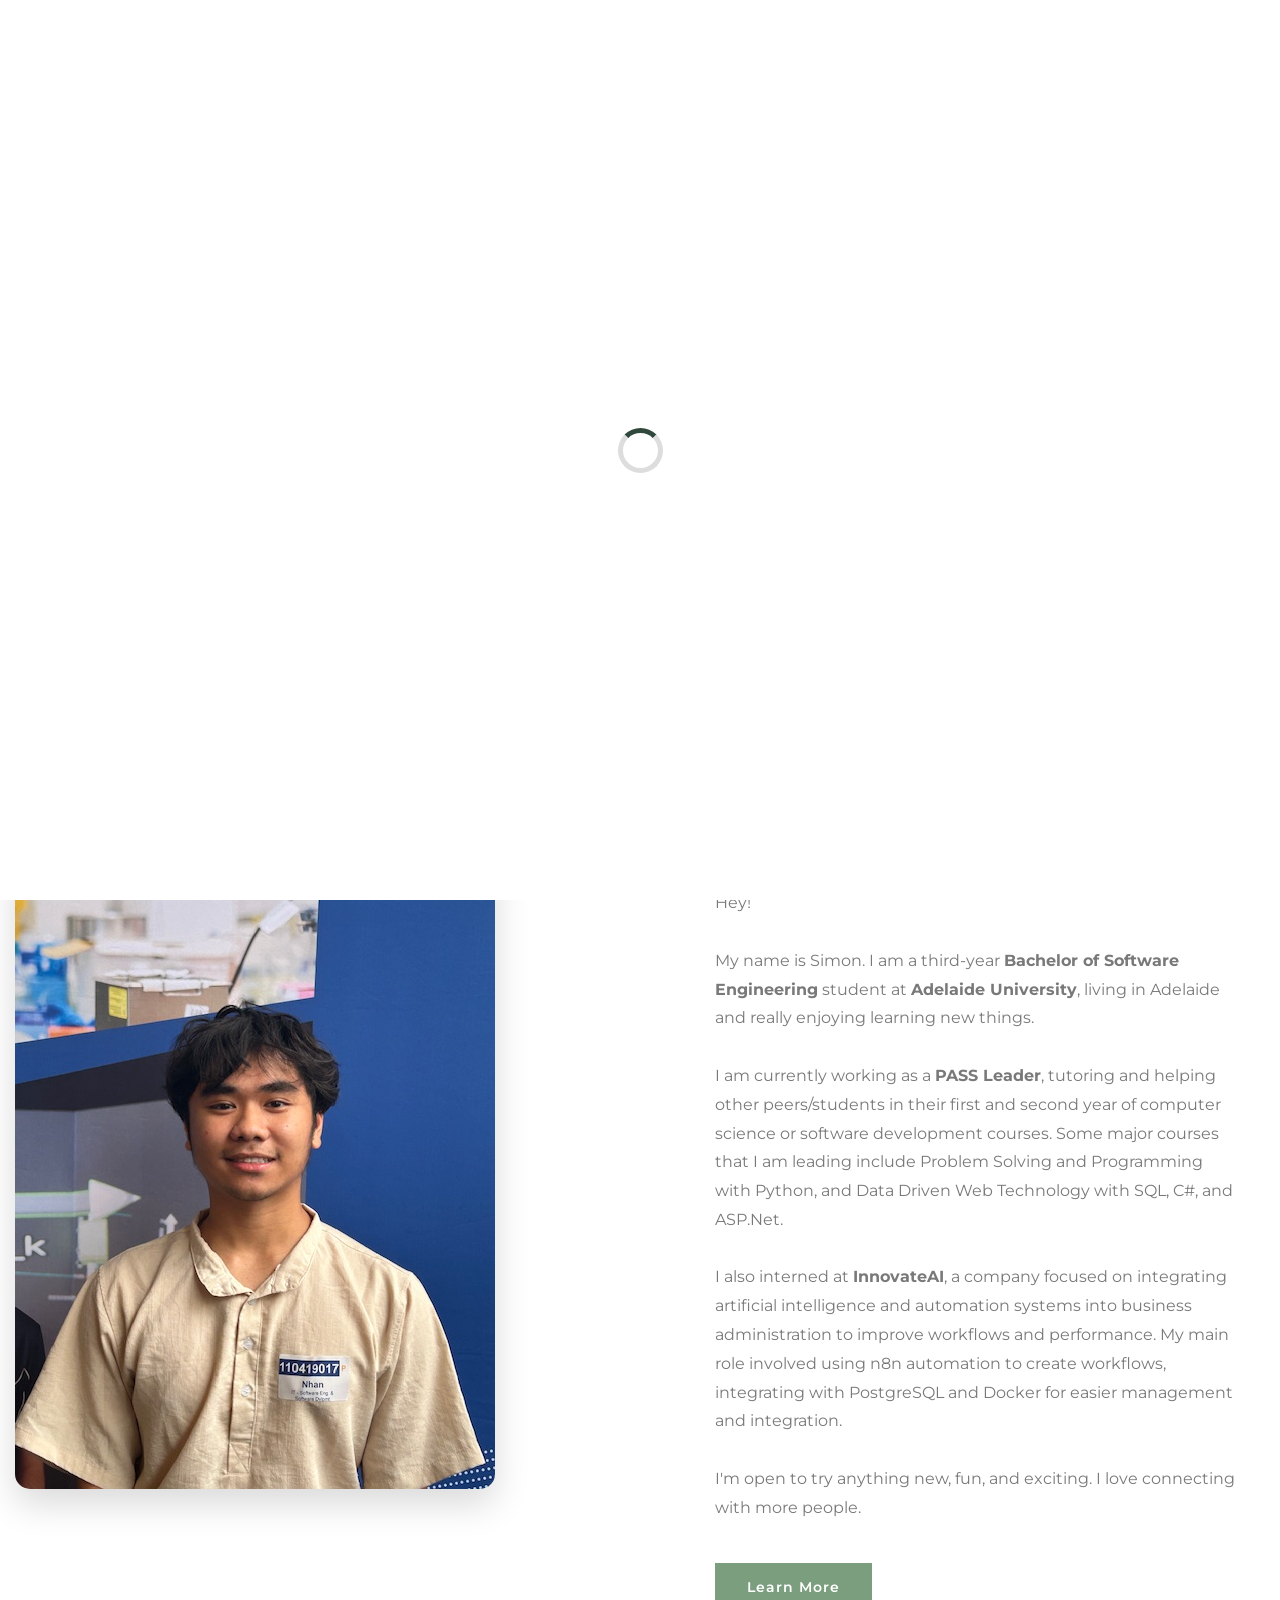
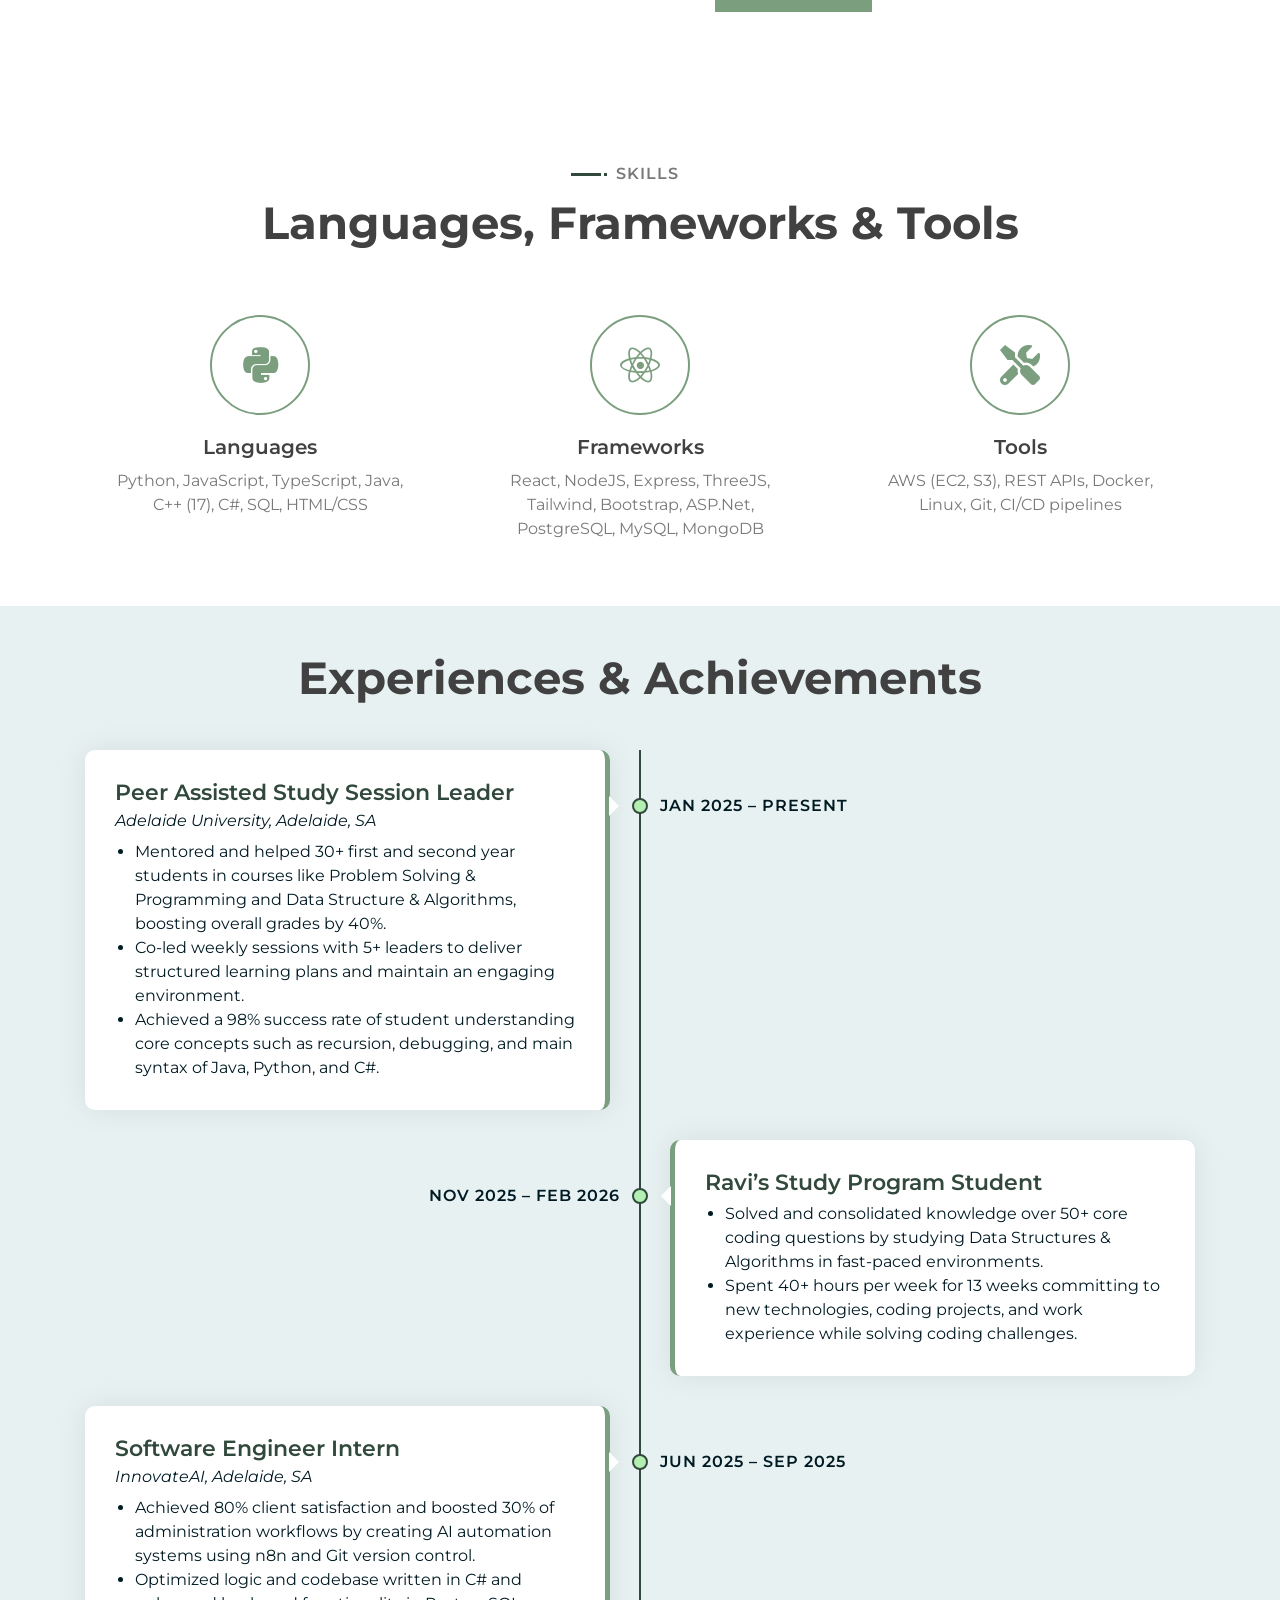
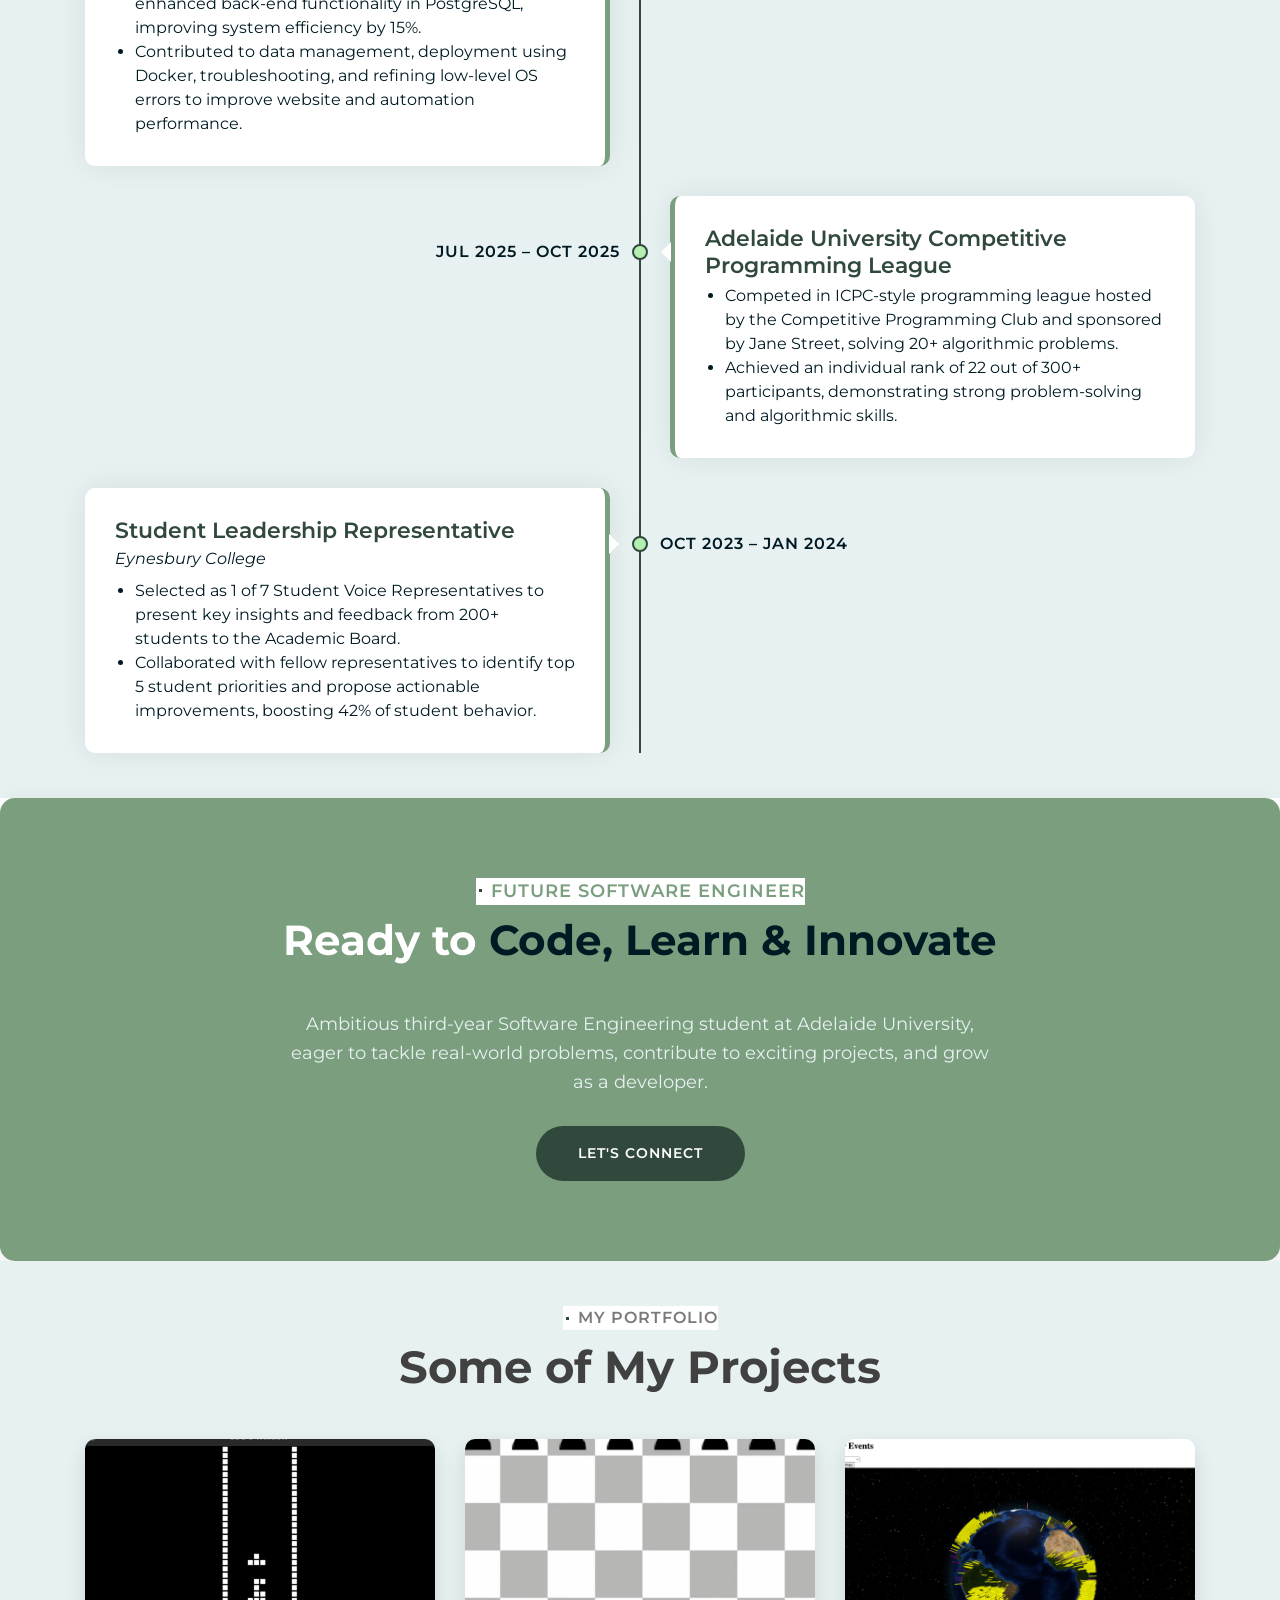
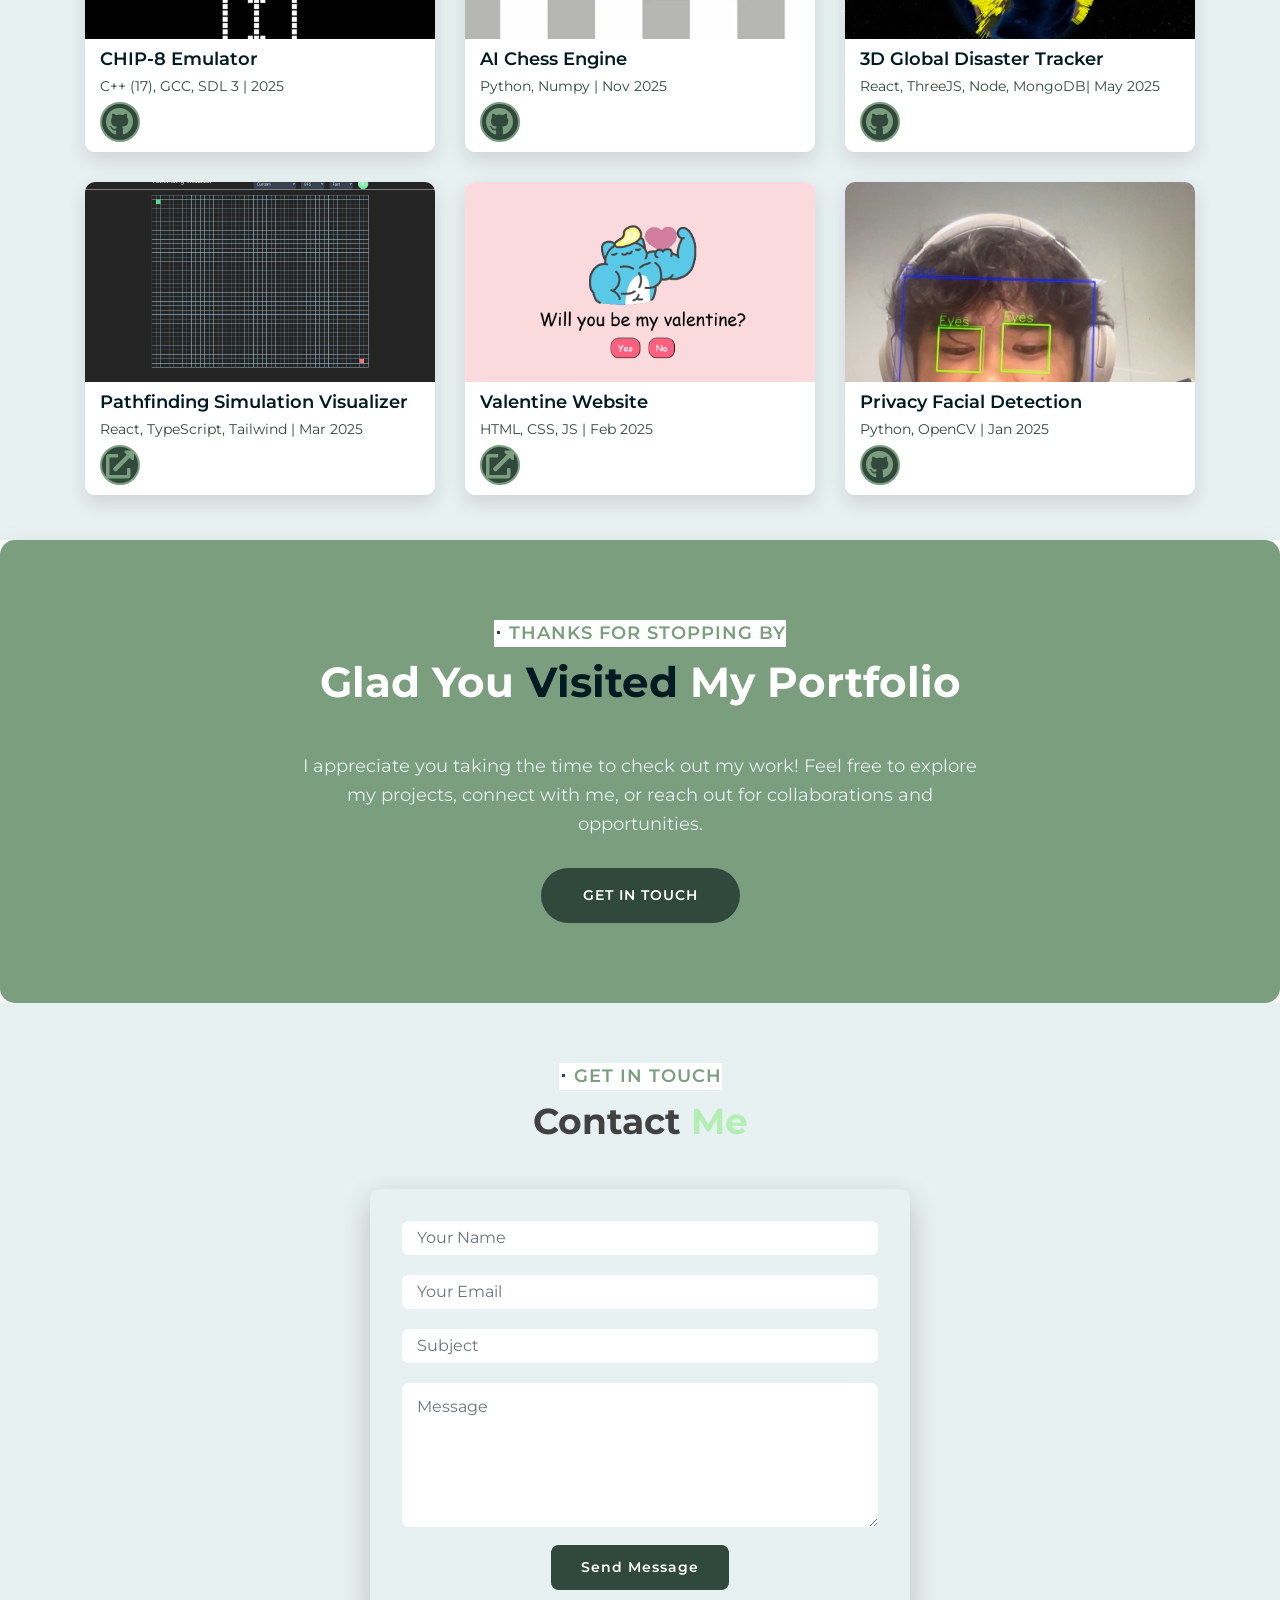
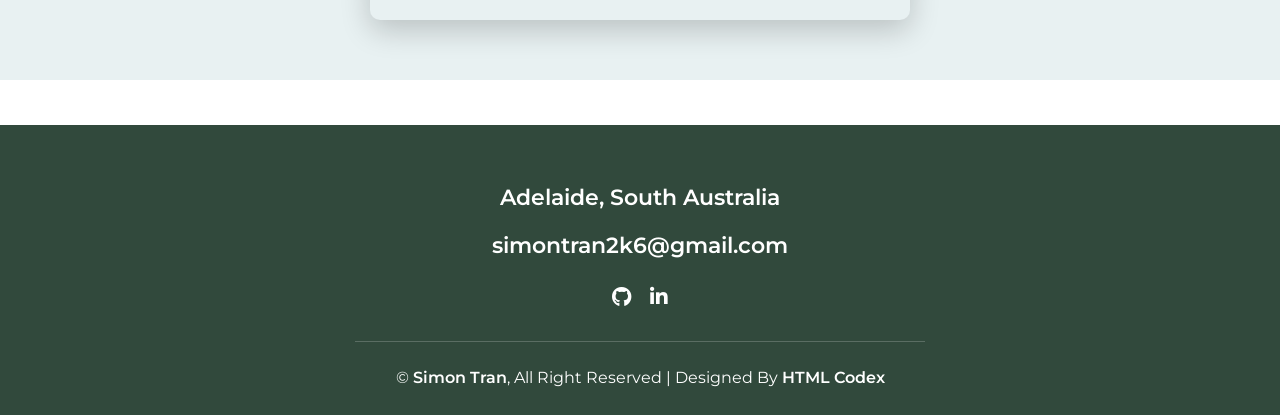
==== index.html @ 89dfe7d5 "update size" ====
<!DOCTYPE html>
<html lang="en">
    <head>
        <meta charset="utf-8">
        <title>Simon Tran</title>
        <meta content="width=device-width, initial-scale=1.0" name="viewport">
        <meta name="description" content="Simon Tran — Software Engineering student at Adelaide University. Portfolio, projects, and experience.">

        <!-- Open Graph (social preview) -->
        <meta property="og:title" content="Simon Tran | Software Engineer">
        <meta property="og:description" content="Portfolio, projects, and experience.">
        <meta property="og:image" content="https://simontrandev.netlify.app/img/about.jpeg">
        <meta property="og:url" content="https://simontrandev.netlify.app">
        <meta property="og:type" content="website">

        <!-- Twitter preview -->
        <meta name="twitter:card" content="summary_large_image">

        <!-- Favicon -->
        <link href="img/favicon.ico" rel="icon">

        <!-- Google Font -->
        <link href="https://fonts.googleapis.com/css2?family=Montserrat:wght@300;400;500;600;700&display=swap" rel="stylesheet">

        <!-- CSS Libraries -->
        <link href="https://stackpath.bootstrapcdn.com/bootstrap/4.4.1/css/bootstrap.min.css" rel="stylesheet">
        <link href="https://cdnjs.cloudflare.com/ajax/libs/font-awesome/5.10.0/css/all.min.css" rel="stylesheet">
        <link href="lib/animate/animate.min.css" rel="stylesheet">
        <link href="lib/owlcarousel/assets/owl.carousel.min.css" rel="stylesheet">
        <link href="lib/lightbox/css/lightbox.min.css" rel="stylesheet">


        <!-- Template Stylesheet -->
        <link href="css/style.css" rel="stylesheet">
    </head>



    <body data-spy="scroll" data-target=".navbar" data-offset="51">
        <!-- Nav Bar Start -->
        <div class="navbar navbar-expand-lg bg-light navbar-light">
            <div class="container-fluid">
                <a href="index.html" class="navbar-brand">Simon</a>
                <button type="button" class="navbar-toggler" data-toggle="collapse" data-target="#navbarCollapse">
                    <span class="navbar-toggler-icon"></span>
                </button>

                <div class="collapse navbar-collapse justify-content-between" id="navbarCollapse">
                    <div class="navbar-nav ml-auto">
                        <a href="#home" class="nav-item nav-link active">Home</a>
                        <a href="#about" class="nav-item nav-link">About</a>
                        <a href="#service" class="nav-item nav-link">Skills</a>
                        <a href="#experience" class="nav-item nav-link">Experiences</a>
                        <a href="#portfolio" class="nav-item nav-link">Projects</a>
                        <a href="#contact" class="nav-item nav-link">Contact</a>
                        <!-- Social Links -->
                        <a href="https://github.com/nhantran1711" class="nav-item nav-link" target="_blank">
                            <i class="fab fa-github"></i>
                        </a>
                        <a href="https://www.linkedin.com/in/simon-tran1711/" class="nav-item nav-link" target="_blank">
                            <i class="fab fa-linkedin"></i>
                        </a>
                    </div>
                </div>
            </div>
        </div>
        <!-- Nav Bar End -->


        <!-- Hero Start -->
        <div class="hero" id="home">
            <div class="container-fluid">
                <div class="row align-items-center">
                    
                    <div class="col-sm-12 col-md-6">
                        <div class="hero-content">
                            <div class="hero-text">
                                <p>I'm</p>
                                <h1>Simon Tran</h1>
                                <h2></h2>
                                <div class="typed-text">Software Engineer, SWE Intern @ InnovateAI, @Adelaide University, </div>
                            </div>
                            <div class="hero-btn">
                                <a class="btn" href="files/simontranresume website.pdf" download>Download CV</a>
                                <a class="btn" href="https://www.linkedin.com/in/simon-tran1711/">Contact Me</a>
                            </div>
                        </div>
                    </div>
                    <div class="col-sm-12 col-md-6">
                        <div class="hero-image">
                            <img src="img/hero.jpg" alt = "Hero Image"  />
                        </div>
                    </div>
                </div>
            </div>
        </div>
        <!-- Hero End -->


        <!-- About Start -->
        <div class="about wow fadeInUp" data-wow-delay="0.1s" id="about">
            <div class="container-fluid">
                <div class="row align-items-center">
                    <div class="col-lg-6">
                        <div class="about-img">
                            <img src="img/about.jpeg" alt="Image">
                        </div>
                    </div>
                    <div class="col-lg-6">
                        <div class="about-content">
                            <div class="section-header text-left">
                                <p>About Me</p>
                                <h2>Bachelor of Software Engineering (Honours)</h2>
                            </div>
                            <div class="about-text">
                                <p>
                                    Hey!<br><br>
                                    My name is Simon. I am a third-year <b>Bachelor of Software Engineering</b> student at <b>Adelaide University</b>, living in Adelaide and really enjoying learning new things.
                                    <br><br>
                                    I am currently working as a <b>PASS Leader</b>, tutoring and helping other peers/students in their first and second year of computer science or software development courses. Some major courses that I am leading include Problem Solving and Programming with Python, and Data Driven Web Technology with SQL, C#, and ASP.Net.
                                    <br><br>
                                    I also interned at <b>InnovateAI</b>, a company focused on integrating artificial intelligence and automation systems into business administration to improve workflows and performance. My main role involved using n8n automation to create workflows, integrating with PostgreSQL and Docker for easier management and integration.
                                    <br><br>
                                    I'm open to try anything new, fun, and exciting. I love connecting with more people.
                                </p>
                            </div>
                            
                            <a class="btn" href="https://www.linkedin.com/in/simon-tran1711/">Learn More</a>
                        </div>
                    </div>
                </div>
            </div>
        </div>
        <!-- About End -->
        
        
        <!-- Service Start -->
        <div class="service" id="service">
            <div class="container">
                <div class="section-header text-center wow zoomIn" data-wow-delay="0.1s">
                    <p>Skills</p>
                    <h2>Languages, Frameworks & Tools</h2>
                </div>
                <div class="row">
                    <!-- Languages -->
                    <div class="col-lg-4 col-md-6 wow fadeInUp" data-wow-delay="0.0s">
                        <div class="service-item">
                            <div class="service-icon">
                                <i class="fab fa-python"></i>
                            </div>
                            <div class="service-text">
                                <h3>Languages</h3>
                                <p>Python, JavaScript, TypeScript, Java, C++ (17), C#, SQL, HTML/CSS</p>
                            </div>
                        </div>
                    </div>

                    <!-- Frameworks -->
                    <div class="col-lg-4 col-md-6 wow fadeInUp" data-wow-delay="0.2s">
                        <div class="service-item">
                            <div class="service-icon">
                                <i class="fab fa-react"></i>
                            </div>
                            <div class="service-text">
                                <h3>Frameworks</h3>
                                <p>React, NodeJS, Express, ThreeJS, Tailwind, Bootstrap, ASP.Net, PostgreSQL, MySQL, MongoDB</p>
                            </div>
                        </div>
                    </div>

                    <!-- Tools -->
                    <div class="col-lg-4 col-md-6 wow fadeInUp" data-wow-delay="0.4s">
                        <div class="service-item">
                            <div class="service-icon">
                                <i class="fas fa-tools"></i>
                            </div>
                            <div class="service-text">
                                <h3>Tools</h3>
                                <p>AWS (EC2, S3), REST APIs, Docker, Linux, Git, CI/CD pipelines</p>
                            </div>
                        </div>
                    </div>
                </div>
            </div>
        </div>
        <!-- Service End -->

        
        
        <!-- Experience Start -->
        <div class="experience" id="experience">
            <div class="container">
                <header class="section-header text-center wow zoomIn" data-wow-delay="0.1s">
                    <h2>Experiences & Achievements</h2>
                </header>
                <div class="timeline">

                    <!-- PASS Leader -->
                    <div class="timeline-item left wow " data-wow-delay="0.1s">
                        <div class="timeline-text">
                            <div class="timeline-date">Jan 2025 – Present</div>
                            <h2>Peer Assisted Study Session Leader</h2>
                            <h4>Adelaide University, Adelaide, SA</h4>
                            <ul>
                                <li>Mentored and helped 30+ first and second year students in courses like Problem Solving & Programming and Data Structure & Algorithms, boosting overall grades by 40%.</li>
                                <li>Co-led weekly sessions with 5+ leaders to deliver structured learning plans and maintain an engaging environment.</li>
                                <li>Achieved a 98% success rate of student understanding core concepts such as recursion, debugging, and main syntax of Java, Python, and C#.</li>
                            </ul>
                        </div>
                    </div>

                    <!-- Ravi's Study Program -->
                    <div class="timeline-item right wow slideInRight" data-wow-delay="0.1s">
                        <div class="timeline-text">
                            <div class="timeline-date">Nov 2025 – Feb 2026</div>
                            <h2>Ravi’s Study Program Student</h2>
                            <ul>
                                <li>Solved and consolidated knowledge over 50+ core coding questions by studying Data Structures & Algorithms in fast-paced environments.</li>
                                <li>Spent 40+ hours per week for 13 weeks committing to new technologies, coding projects, and work experience while solving coding challenges.</li>
                            </ul>
                        </div>
                    </div>


                    <!-- Software Engineer Intern -->
                    <div class="timeline-item left wow slideInLeft" data-wow-delay="0.1s">
                        <div class="timeline-text">
                            <div class="timeline-date">Jun 2025 – Sep 2025</div>
                            <h2>Software Engineer Intern</h2>
                            <h4>InnovateAI, Adelaide, SA</h4>
                            <ul>
                                <li>Achieved 80% client satisfaction and boosted 30% of administration workflows by creating AI automation systems using n8n and Git version control.</li>
                                <li>Optimized logic and codebase written in C# and enhanced back-end functionality in PostgreSQL, improving system efficiency by 15%.</li>
                                <li>Contributed to data management, deployment using Docker, troubleshooting, and refining low-level OS errors to improve website and automation performance.</li>
                            </ul>
                        </div>
                    </div>

                    
                    <!-- Adelaide Competitive Programming League -->
                    <div class="timeline-item right wow slideInRight" data-wow-delay="0.1s">
                        <div class="timeline-text">
                            <div class="timeline-date">Jul 2025 – Oct 2025</div>
                            <h2>Adelaide University Competitive Programming League</h2>
                            <ul>
                                <li>Competed in ICPC-style programming league hosted by the Competitive Programming Club and sponsored by Jane Street, solving 20+ algorithmic problems.</li>
                                <li>Achieved an individual rank of 22 out of 300+ participants, demonstrating strong problem-solving and algorithmic skills.</li>
                            </ul>
                        </div>
                    </div>

                    <!-- Eynesbury College Leadership -->
                    <div class="timeline-item left wow slideInLeft" data-wow-delay="0.1s">
                        <div class="timeline-text">
                            <div class="timeline-date">Oct 2023 – Jan 2024</div>
                            <h2>Student Leadership Representative</h2>
                            <h4>Eynesbury College</h4>
                            <ul>
                                <li>Selected as 1 of 7 Student Voice Representatives to present key insights and feedback from 200+ students to the Academic Board.</li>
                                <li>Collaborated with fellow representatives to identify top 5 student priorities and propose actionable improvements, boosting 42% of student behavior.</li>
                            </ul>
                        </div>
                    </div>

                </div>
            </div>
        </div>
        <!-- Experience End -->

        
        
    <!-- Banner Start -->
    <div class="banner wow zoomIn" data-wow-delay="0.1s">
        <div class="container text-center">
            <div class="section-header">
                <p>Future Software Engineer</p>
                <h2>Ready to <span>Code, Learn & Innovate</span></h2>
            </div>
            <div class="banner-text">
                <p>
                    Ambitious third-year Software Engineering student at Adelaide University, eager to tackle real-world problems, contribute to exciting projects, and grow as a developer.
                </p>
                <a href="#contact" class="btn banner-btn">Let's Connect</a>
            </div>
        </div>
    </div>
    <!-- Banner End -->

    <!-- Portfolio Start -->
    <div class="portfolio" id="portfolio">
        <div class="container">
            <div class="section-header text-center wow zoomIn" data-wow-delay="0.1s">
                <p>My Portfolio</p>
                <h2>Some of My Projects</h2>
            </div>
            


            <div class="row portfolio-container">

                <!-- CHIP-8 Emulator -->
                <div class="col-lg-4 col-md-6 col-sm-12 portfolio-item filter-1 wow fadeInUp" data-wow-delay="0.6s">
                    <div class="portfolio-wrap">
                        <div class="portfolio-img">
                            <img src="img/chip8.jpg" alt="CHIP-8 Emulator">
                        </div>
                        <div class="portfolio-text">
                            <h3>CHIP-8 Emulator</h3>
                            <p>C++ (17), GCC, SDL 3 | 2025</p>
                            <a class="btn github-btn" href="https://github.com/nhantran1711/chip8emulator" target="_blank" title="View on GitHub">
                                <i class="fab fa-github"></i>
                            </a>
                            
                        </div>
                    </div>
                </div>
                <!-- AI Chess Engine -->
                <div class="col-lg-4 col-md-6 col-sm-12 portfolio-item filter-1 wow fadeInUp" data-wow-delay="0.0s">
                    <div class="portfolio-wrap">
                        <div class="portfolio-img">
                            <img src="img/chessengine.png" alt="AI Chess Engine">
                        </div>
                        <div class="portfolio-text">
                            <h3>AI Chess Engine</h3>
                            <p>Python, Numpy | Nov 2025</p>
                            <a class="btn github-btn" href="https://github.com/nhantran1711/chess_engine" target="_blank" title="View on GitHub">
                                <i class="fab fa-github"></i>
                            </a>
                        </div>
                    </div>
                </div>

                <!-- 3D Global Disaster Tracker -->
                <div class="col-lg-4 col-md-6 col-sm-12 portfolio-item filter-3 wow fadeInUp" data-wow-delay="0.4s">
                    <div class="portfolio-wrap">
                        <div class="portfolio-img">
                            <img src="img/global.png" alt="3D Global Disaster Tracker">
                        </div>
                        <div class="portfolio-text">
                            <h3>3D Global Disaster Tracker</h3>
                            <p>React, ThreeJS, Node, MongoDB| May 2025</p>
                            <a class="btn github-btn" href="https://github.com/nhantran1711/3ddisasteralertvisualization" target="_blank" title="View on GitHub">
                                <i class="fab fa-github"></i>
                            </a>
                        </div>
                    </div>
                </div>

                <!-- Pathfinding Simulation Visualizer -->
                <div class="col-lg-4 col-md-6 col-sm-12 portfolio-item filter-2 wow fadeInUp" data-wow-delay="0.2s">
                    <div class="portfolio-wrap">
                        <div class="portfolio-img">
                            <img src="img/pathfinding.png" alt="Pathfinding Simulation Visualizer">
                        </div>
                        <div class="portfolio-text">
                            <h3>Pathfinding Simulation Visualizer</h3>
                            <p>React, TypeScript, Tailwind | Mar 2025</p>
                            <a class="btn live-btn" href="https://pathfindingsimulationbysimon.netlify.app/" target="_blank" title="View Live Demo">
                                <i class="fas fa-external-link-alt"></i>
                            </a>
                        </div>
                    </div>
                </div>



                

                <!-- Valentine Website -->
                <div class="col-lg-4 col-md-6 col-sm-12 portfolio-item filter-2 wow fadeInUp" data-wow-delay="0.8s">
                    <div class="portfolio-wrap">
                        <div class="portfolio-img">
                            <img src="img/valentine.png" alt="Valentine Website">
                        </div>
                        <div class="portfolio-text">
                            <h3>Valentine Website</h3>
                            <p>HTML, CSS, JS | Feb 2025</p>
                            <a class="btn live-btn" href="https://willyoubemyvalentinekha.netlify.app/" target="_blank" title="View Live Demo">
                                <i class="fas fa-external-link-alt"></i>
                            </a>
                        </div>
                    </div>
                </div>

                <!-- Privacy Facial Detection -->
                <div class="col-lg-4 col-md-6 col-sm-12 portfolio-item filter-3 wow fadeInUp" data-wow-delay="1s">
                    <div class="portfolio-wrap">
                        <div class="portfolio-img">
                            <img src="img/privacy.png" alt="Privacy Facial Detection">
                        </div>
                        <div class="portfolio-text">
                            <h3>Privacy Facial Detection</h3>
                            <p>Python, OpenCV | Jan 2025</p>
                            <a class="btn github-btn" href="https://github.com/nhantran1711/privacy-facial-detection" target="_blank" title="View on GitHub">
                                <i class="fab fa-github"></i>
                            </a>
                        </div>
                    </div>
                </div>
            </div>
        </div>
    </div>
    <!-- Portfolio End -->



        
        
    <!-- Banner Start -->
    <div class="banner wow zoomIn" data-wow-delay="0.1s">
        <div class="container text-center">
            <div class="section-header">
                <p>Thanks for Stopping By</p>
                <h2>Glad You <span>Visited</span> My Portfolio</h2>
            </div>
            <div class="banner-text">
                <p>
                    I appreciate you taking the time to check out my work! Feel free to explore my projects, connect with me, or reach out for collaborations and opportunities.
                </p>
                <a href="#contact" class="btn banner-btn">Get in Touch</a>
            </div>
        </div>
    </div>
    <!-- Banner End -->

        
        
        
        
        
    <!-- Contact Start -->
    <div class="contact wow fadeInUp" data-wow-delay="0.1s" id="contact">
        <div class="container">
            <div class="section-header text-center">
                <p>Get In Touch</p>
                <h2>Contact <span>Me</span></h2>
            </div>
            <div class="row justify-content-center">
                <div class="col-lg-6">
                    <div class="contact-form">
                        <form>
                            <div class="control-group mb-3">
                                <input type="text" class="form-control" placeholder="Your Name" required />
                            </div>
                            <div class="control-group mb-3">
                                <input type="email" class="form-control" placeholder="Your Email" required />
                            </div>
                            <div class="control-group mb-3">
                                <input type="text" class="form-control" placeholder="Subject" required />
                            </div>
                            <div class="control-group mb-3">
                                <textarea class="form-control" placeholder="Message" rows="5" required></textarea>
                            </div>
                            <div class="text-center">
                                <button class="btn send-btn" type="submit">Send Message</button>
                            </div>
                        </form>
                    </div>
                </div>
            </div>
        </div>
    </div>
    <!-- Contact End -->



        

        <!-- Footer Start -->
        <div class="footer wow fadeIn" data-wow-delay="0.3s">
            <div class="container-fluid">
                <div class="container">
                    <div class="footer-info">
                        <h3>Adelaide, South Australia</h3>
                        <div class="footer-menu">
                            <p>simontran2k6@gmail.com</p>
                        </div>
                        <div class="footer-social">
                            <a href="https://github.com/nhantran1711"><i class="fab fa-github"></i></a>
                            <a href="https://www.linkedin.com/in/simon-tran1711/"><i class="fab fa-linkedin-in"></i></a>
                        </div>
                    </div>
                </div>
                <div class="container copyright">
                    <p>&copy; <a href="#">Simon Tran</a>, All Right Reserved | 
					
					<!--/*** The author’s attribution link must remain intact in the template. ***/-->
                    <!--/*** If you wish to remove this credit link, please purchase the Pro Version . ***/-->
                    Designed By <a href="https://htmlcodex.com">HTML Codex</a></p>
                </div>
            </div>
        </div>
        <!-- Footer End -->
        
        
        <!-- Back to top button -->
        <a href="#" class="btn back-to-top"><i class="fa fa-chevron-up"></i></a>
        
        
        <!-- Pre Loader -->
        <div id="loader" class="show">
            <div class="loader"></div>
        </div>
        


        <!-- JavaScript Libraries -->
        <script src="https://code.jquery.com/jquery-3.4.1.min.js"></script>
        <script src="https://stackpath.bootstrapcdn.com/bootstrap/4.4.1/js/bootstrap.bundle.min.js"></script>
        <script src="lib/easing/easing.min.js"></script>
        <script src="lib/wow/wow.min.js"></script>
        <script src="lib/waypoints/waypoints.min.js"></script>
        <script src="lib/typed/typed.min.js"></script>
        <script src="lib/owlcarousel/owl.carousel.min.js"></script>
        <script src="lib/isotope/isotope.pkgd.min.js"></script>
        <script src="lib/lightbox/js/lightbox.min.js"></script>
        
        <!-- Template Javascript -->
        <script src="js/main.js"></script>
    </body>
</html>
---- css/style.css ----
/*******************************/
/********* General CSS *********/
/*******************************/
body {
    color: #797979;
    background: #ffffff;
    font-family: 'Montserrat', sans-serif;
}

h1,
h2, 
h3, 
h4,
h5, 
h6 {
    color: #414141;
}

a {
    color: #313131;
    transition: .3s;
}

a:hover,
a:active,
a:focus {
    color: #31493c;
    outline: none;
    text-decoration: none;
}

.btn:focus,
.form-control:focus {
    box-shadow: none;
}

.container-fluid {
    max-width: 1366px;
}

.btn {
    padding: 12px 25px;
    font-size: 14px;
    font-weight: 600;
    letter-spacing: 1px;
    color: #ffffff;
    background: #31493c;
    border: 2px solid transparent;
    border-radius: 0;
    box-shadow: inset 0 0 0 50px #31493c;
    transition: ease-out 0.3s;
    -webkit-transition: ease-out 0.3s;
    -moz-transition: ease-out 0.3s;
}

.btn:hover {
    color: #31493c;
    background: transparent;
    box-shadow: inset 0 0 0 0 #31493c;
    border-color: #31493c;
}

#loader {
    position: fixed;
    top: 0;
    right: 0;
    bottom: 0;
    left: 0;
    display: flex;
    align-items: center;
    justify-content: center;
    background: #ffffff;
    opacity: 0;
    visibility: hidden;
    -webkit-transition: opacity .3s ease-out, visibility 0s linear .3s;
    -o-transition: opacity .3s ease-out, visibility 0s linear .3s;
    transition: opacity .3s ease-out, visibility 0s linear .3s;
    z-index: 999;
}

#loader.show {
    -webkit-transition: opacity .6s ease-out, visibility 0s linear 0s;
    -o-transition: opacity .6s ease-out, visibility 0s linear 0s;
    transition: opacity .6s ease-out, visibility 0s linear 0s;
    visibility: visible;
    opacity: 1;
}

#loader .loader {
    position: relative;
    width: 45px;
    height: 45px;
    border: 5px solid #dddddd;
    border-top: 5px solid #31493c;
    border-radius: 50%;
    -webkit-animation: spin 2s linear infinite;
    animation: spin 2s linear infinite;
}

@-webkit-keyframes spin {
    0% { -webkit-transform: rotate(0deg); }
    100% { -webkit-transform: rotate(360deg); }
}

@keyframes spin {
    0% { transform: rotate(0deg); }
    100% { transform: rotate(360deg); }
}

.back-to-top {
    position: fixed;
    display: none;
    width: 44px;
    height: 44px;
    padding: 8px 0;
    text-align: center;
    line-height: 1;
    font-size: 22px;
    right: 15px;
    bottom: 15px;
    z-index: 9;
}

.back-to-top i {
    color: #ffffff;
}

.back-to-top:hover i {
    color: #414141;
}


/**********************************/
/*********** Nav Bar CSS **********/
/**********************************/
.navbar {
    position: relative;
    transition: .5s;
    z-index: 999;
}

.navbar.nav-sticky {
    position: fixed;
    top: 0;
    width: 100%;
    box-shadow: 0 2px 5px rgba(0, 0, 0, .3);
}

.navbar .navbar-brand {
    margin: 0;
    font-size: 25px;
    line-height: 0px;
    font-weight: 700;
    letter-spacing: 2px;
    transition: .5s;
    
}

.navbar .navbar-brand img {
    max-width: 100%;
    max-height: 40px;
}

.navbar .dropdown-menu {
    margin-top: 0;
    border: 0;
    border-radius: 0;
    background: #f8f9fa;
}

@media (min-width: 992px) {
    .navbar {
        position: absolute;
        width: 100%;
        padding: 30px 60px;
        background: transparent !important;
        border-bottom: 1px dashed rgba(256, 256, 256, .2);
        z-index: 9;
    }
    
    .navbar.nav-sticky {
        padding: 10px 60px;
        background: #ffffff !important;
    }
    
    .navbar .navbar-brand {
        color: #ffffff;
    }
    
    .navbar.nav-sticky .navbar-brand {
        color: #b3efb2;
    }

    .navbar-light .navbar-nav .nav-link,
    .navbar-light .navbar-nav .nav-link:focus {
        padding: 10px 10px 8px 10px;
        color: #ffffff;
        font-size: 15px;
        font-weight: 500;
    }
    
    .navbar-light.nav-sticky .navbar-nav .nav-link,
    .navbar-light.nav-sticky .navbar-nav .nav-link:focus {
        color: #414141;
    }

    .navbar-light .navbar-nav .nav-link:hover,
    .navbar-light .navbar-nav .nav-link.active {
        color: #b3efb2;
    }
    
    .navbar-light.nav-sticky .navbar-nav .nav-link:hover,
    .navbar-light.nav-sticky .navbar-nav .nav-link.active {
        color: #b3efb2;
    }
}

@media (max-width: 991.98px) {   
    .navbar {
        padding: 15px;
        background: #ffffff !important;
    }
    
    .navbar .navbar-brand {
        color: #b3efb2;
    }
    
    .navbar .navbar-nav {
        margin-top: 15px;
    }
    
    .navbar a.nav-link {
        padding: 5px;
    }
    
    .navbar .dropdown-menu {
        box-shadow: none;
    }
}


/*******************************/
/********** Hero CSS ***********/
/*******************************/
.hero {
    position: relative;
    width: 100%;
    margin-bottom: 45px;
    padding: 120px 0 0 0;
    overflow: hidden;
    background: #7a9e7e;
    background-position: center;
    background-repeat: no-repeat;
    background-size: cover;
}

.hero .container-fluid {
    padding: 0;
}

.hero .hero-image {
    position: relative;
    text-align: right;

}

.hero .hero-image img {
    max-width: 80%;
    max-height: 80%;
    width: auto;
}

.hero .hero-content {
    position: relative;
    padding-left: 75px;
    display: flex;
    align-items: flex-start;
    justify-content: center;
    flex-direction: column;
}

.hero .hero-text p {
    color: #ffffff;
    font-size: 25px;
    font-weight: 600;
    margin-bottom: 15px;
}

.hero .hero-text h1 {
    color: #ffffff;
    font-size: 60px;
    font-weight: 700;
    letter-spacing: 3px;
    margin-bottom: 15px;
}

.hero .hero-text h2 {
    display: inline-block;
    margin: 0;
    height: 35px;
    color: #ffffff;
    font-size: 35px;
    font-weight: 600;
}

.hero .hero-text .typed-text {
    display: none;
}

.hero .hero-text .typed-cursor {
    font-size: 35px;
    font-weight: 300;
    color: #ffffff;
}

.hero .hero-btn .btn {
    margin-top: 35px;
    color: #31493c;
    background: #ffffff;
    box-shadow: inset 0 0 0 50px #ffffff;
}

.hero .hero-btn .btn:hover {
    color: #ffffff;
    background: transparent;
    box-shadow: inset 0 0 0 0 #ffffff;
    border-color: #ffffff;
}

.hero .hero-btn .btn:first-child {
    margin-right: 10px;
}

.hero-3d {
  width: 100%;
  height: 400px;
}


.hero-image {
    display: flex;
    justify-content: center; 
    align-items: center;     
    height: 100%;            
    padding: 20px;           
}

.hero-image img {
    max-width: 100%;       
    max-height: 500px;     
    border-radius: 10px;   
    box-shadow: 0 10px 30px rgba(0,0,0,0.2); 
    object-fit: cover;     
    transition: transform 0.3s ease; 
}

.hero-image img:hover {
    transform: scale(1.05); 
}





@media (max-width: 991.98px) {
    .hero {
        padding-top: 60px;
    }
    
    .hero .hero-content {
        padding: 0 15px;
    }
    
    .hero .hero-text p {
        font-size: 20px;
    }
    
    .hero .hero-text h1 {
        font-size: 45px;
    }
    
    .hero .hero-text h2 {
        font-size: 25px;
        height: 25px;
    }
    
    .hero .hero-btn .btn {
        padding: 12px 30px;
        letter-spacing: 1px;
    }
}

@media (max-width: 767.98px) {
    .hero {
        padding-top: 60px;
        padding-bottom: 60px;
    }
    
    .hero,
    .hero .hero-text,
    .hero .hero-btn {
        width: 100%;
        text-align: center;
    }
    
    .hero .hero-text p {
        font-size: 18px;
    }
    
    .hero .hero-text h1 {
        font-size: 35px;
    }
    
    .hero .hero-text h2 {
        font-size: 22px;
        height: 22px;
    }
    
    .hero .hero-btn .btn {
        padding: 10px 15px;
        letter-spacing: 1px;
    }
}

@media (max-width: 575.98px) {
    .hero .hero-text p {
        font-size: 16px;
    }
    
    .hero .hero-text h1 {
        font-size: 30px;
    }
    
    .hero .hero-text h2 {
        font-size: 18px;
        height: 18px;
    }
    
    .hero .hero-btn .btn {
        padding: 8px 10px;
        letter-spacing: 0;
    }
}


/*******************************/
/******* Section Header ********/
/*******************************/
.section-header {
    position: relative;
    margin-bottom: 45px;
}

.section-header p {
    display: inline-block;
    margin: 0 30px;
    margin-bottom: 10px;
    padding-left: 15px;
    position: relative;
    font-size: 16px;
    font-weight: 600;
    letter-spacing: 1px;
    text-transform: uppercase;
    background: #ffffff;
}

.section-header p::before {
    position: absolute;
    content: "";
    height: 3px;
    top: 11px;
    right: 0;
    left: -30px;
    background: #31493c;
    z-index: -1;
}

.section-header p::after {
    position: absolute;
    content: "";
    width: 3px;
    height: 3px;
    top: 11px;
    left: 3px;
    background: #31493c;
    z-index: 1;
}

.section-header h2 {
    margin: 0;
    position: relative;
    font-size: 45px;
    font-weight: 700;
}

@media (max-width: 767.98px) {
    .section-header h2 {
        font-size: 30px;
    }
}


/*******************************/
/******** About Section ********/
/*******************************/
.about {
    position: relative;
    width: 100%;
    margin: 45px 0;
    padding: 60px 0;
    background: #ffffff; /* keep background clean, same as your page */
}

.about .about-img {
    overflow: hidden;
    border-radius: 15px;
    box-shadow: 0 15px 35px rgba(0, 0, 0, 0.15);
    transition: transform 0.3s ease;
}

.about .about-img img {
    width: 100%;
    height: auto;
    object-fit: cover;
}

.about .about-img:hover {
    transform: scale(1.05);
}

.about .about-content {
    padding: 0 30px;
}

.about .section-header p {
    font-size: 16px;
    font-weight: 600;
    text-transform: uppercase;
    letter-spacing: 1px;
    color: #7a9e7e;
    margin-bottom: 10px;
    position: relative;
}

.about .section-header h2 {
    font-size: 35px;
    font-weight: 700;
    margin-bottom: 25px;
    color: #414141;
}

.about .about-text p {
    font-size: 16px;
    line-height: 1.8;
    color: #797979; 
    margin-bottom: 20px;
}

/* Button styling (matches your global .btn) */
.about .about-content .btn {
    margin-top: 20px;
    padding: 12px 30px;
    font-weight: 600;
    letter-spacing: 1px;
    color: #ffffff;
    background: #7a9e7e;
    border: 2px solid transparent;
    border-radius: 0;
    box-shadow: inset 0 0 0 50px #7a9e7e;
    transition: all 0.3s ease;
}

.about .about-content .btn:hover {
    color: #b3efb2;
    background: transparent;
    box-shadow: inset 0 0 0 0 #b3efb2;
    border-color: #b3efb2;
}

/* Desktop layout */
@media(min-width: 992px) {
    .about .col-lg-6 {
        display: flex;
        align-items: center;
    }

    .about .about-content {
        padding-left: 60px;
    }
}

/* Tablet layout */
@media(max-width: 991.98px) and (min-width: 576px) {
    .about {
        padding: 50px 0;
    }

    .about .section-header h2 {
        font-size: 28px;
    }

    .about .about-text p {
        font-size: 15px;
    }

    .about .about-content {
        padding: 0 15px;
    }
}

/* Mobile layout */
@media(max-width: 575.98px) {
    .about {
        padding: 40px 0;
    }

    .about .section-header h2,
    .about .section-header p {
        text-align: center;
    }

    .about .about-text p {
        font-size: 14px;
        line-height: 1.7;
        text-align: center;
    }

    .about .about-content .btn {
        display: block;
        margin: 20px auto 0 auto;
        padding: 10px 20px;
        font-size: 14px;
    }

    .about .about-img {
        margin-bottom: 30px;
    }
}



/*******************************/
/******* Experience CSS ********/
/*******************************/
.experience {
    position: relative;
    padding: 45px 0 15px 0;
    background: #e8f1f2;
}

.experience .timeline {
    position: relative;
    width: 100%;
}

.experience .timeline::after {
    content: '';
    position: absolute;
    width: 2px;
    background: #31493c;
    top: 0;
    bottom: 0;
    left: 50%;
    margin-left: -1px;
}

.experience .timeline .timeline-item {
    position: relative;
    background: inherit;
    width: 50%;
    margin-bottom: 30px;
}

.experience .timeline .timeline-item.left {
    left: 0;
    padding-right: 30px;
}

.experience .timeline .timeline-item.right {
    left: 50%;
    padding-left: 30px;
}

.experience .timeline .timeline-item::after {
    content: '';
    position: absolute;
    width: 16px;
    height: 16px;
    top: 48px;
    right: -8px;
    background: #b3efb2;
    border: 2px solid #31493c;
    border-radius: 16px;
    z-index: 1;
}

.experience .timeline .timeline-item.right::after {
    left: -8px;
}

.experience .timeline .timeline-item::before {
  content: '';
  position: absolute;
  width: 0;
  height: 0;
  top: 46px;
  right: 11px;
  z-index: 1;
  border: 10px solid;
  border-color: transparent transparent transparent #ffffff;
}

.experience .timeline .timeline-item.right::before {
  left: 11px;
  border-color: transparent #ffffff transparent transparent;
}

.experience .timeline .timeline-date {
    position: absolute;
    width: 100%;
    top: 44px;
    font-size: 16px;
    font-weight: 600;
    color: #001a23;
    text-transform: uppercase;
    letter-spacing: 1px;
    z-index: 1;
}

.experience .timeline .timeline-item.left .timeline-date {
    text-align: left;
    left: calc(100% + 55px);
}

.experience .timeline .timeline-item.right .timeline-date {
    text-align: right;
    right: calc(100% + 55px);
}

.experience .timeline .timeline-text {
    padding: 30px;
    background: #ffffff;
    position: relative;
    border-right: 5px solid #7a9e7e;
    box-shadow: 0 0 30px rgba(0, 0, 0, 0.08);
    border-radius: 10px;
}

.experience .timeline .timeline-item.right .timeline-text {
    border-right: none;
    border-left: 5px solid #7a9e7e;
}

.experience .timeline .timeline-text h2 {
    margin: 0 0 5px 0;
    font-size: 22px;
    font-weight: 600;
    color: #31493c;
}

.experience .timeline .timeline-text h4 {
    margin: 0 0 10px 0;
    font-size: 16px;
    font-style: italic;
    font-weight: 400;
    color: #001a23;
}

.experience .timeline .timeline-text p,
.experience .timeline .timeline-text ul {
    margin: 0;
    font-size: 16px;
    color: #001a23;
}

.experience .timeline .timeline-text ul {
    padding-left: 20px;
    list-style-type: disc;
}

@media (max-width: 767.98px) {
    .experience .timeline::after {
        left: 8px;
    }

    .experience .timeline .timeline-item {
        width: 100%;
        padding-left: 38px;
    }
    
    .experience .timeline .timeline-item.left {
        padding-right: 0;
    }
    
    .experience .timeline .timeline-item.right {
        left: 0%;
        padding-left: 38px;
    }

    .experience .timeline .timeline-item.left::after, 
    .experience .timeline .timeline-item.right::after {
        left: 0;
    }
    
    .experience .timeline .timeline-item.left::before,
    .experience .timeline .timeline-item.right::before {
        left: 18px;
        border-color: transparent #ffffff transparent transparent;
    }
    
    .experience .timeline .timeline-item.left .timeline-date,
    .experience .timeline .timeline-item.right .timeline-date {
        position: relative;
        top: 0;
        right: auto;
        left: 0;
        text-align: left;
        margin-bottom: 10px;
    }
    
    .experience .timeline .timeline-item.left .timeline-text,
    .experience .timeline .timeline-item.right .timeline-text {
        border-right: none;
        border-left: 5px solid #7a9e7e;
    }
}


/*******************************/
/********* Service CSS *********/
/*******************************/
.service {
    position: relative;
    width: 100%;
    padding: 45px 0 15px 0;
}

.service .service-item {
    position: relative;
    margin-bottom: 30px;
    display: flex;
    align-items: center;
    flex-direction: column; /* stack icon & text on smaller screens */
    text-align: center; /* center content */
    box-shadow: inset 0 0 0 0 transparent;
    transition: ease-out 0.5s;
    background: #ffffff;
    border-radius: 10px;
    padding: 20px;
}

.service .service-item:hover {
    box-shadow: inset 800px 0 0 0 #7a9e7e;
}

.service .service-icon {
    position: relative;
    width: 100px;
    height: 100px;
    display: flex;
    align-items: center;
    justify-content: center;
    border: 2px solid #7a9e7e;
    border-radius: 50%;
    background: #ffffff;
    margin-bottom: 20px;
    transition: 0.3s;
}

.service .service-icon i {
    font-size: 40px;
    color: #7a9e7e;
    transition: all 0.3s ease;
}

.service .service-item:hover .service-icon i {
    font-size: 50px;
    color: #ffffff;
}

.service .service-text h3 {
    margin-bottom: 10px;
    font-size: 20px;
    font-weight: 600;
    transition: color 0.5s;
}

.service .service-text p {
    margin: 0;
    font-size: 16px;
    transition: color 0.5s;
}

.service .service-item:hover .service-text h3,
.service .service-item:hover .service-text p {
    color: #ffffff;
}

/* Responsive adjustments */
@media (max-width: 991.98px) {
    .service .service-item {
        flex-direction: row;
        text-align: left;
        padding: 15px;
    }

    .service .service-icon {
        width: 80px;
        height: 80px;
        margin-bottom: 0;
        margin-right: 15px;
    }

    .service .service-icon i {
        font-size: 30px;
    }

    .service .service-item:hover .service-icon i {
        font-size: 40px;
    }
}

@media (max-width: 575.98px) {
    .service .service-item {
        flex-direction: column;
        text-align: center;
    }

    .service .service-icon {
        width: 70px;
        height: 70px;
        margin-bottom: 15px;
    }

    .service .service-icon i {
        font-size: 25px;
    }

    .service .service-item:hover .service-icon i {
        font-size: 35px;
    }

    .service .service-text h3 {
        font-size: 16px;
    }

    .service .service-text p {
        font-size: 14px;
    }
}



/*******************************/
/******** Portfolio CSS ********/
/*******************************/
.portfolio {
    position: relative;
    padding: 45px 0 15px 0;
    background: #e8f1f2; /* subtle light background for contrast */
}

.portfolio #portfolio-filter {
    padding: 0;
    margin: -15px 0 25px 0;
    list-style: none;
    font-size: 0;
    text-align: center;
}

.portfolio #portfolio-filter li {
    cursor: pointer;
    display: inline-block;
    margin: 5px;
    padding: 6px 12px;
    font-size: 14px;
    font-weight: 600;
    color: #ffffff;
    background: #31493c;
    border: 2px solid transparent;
    border-radius: 5px;
    box-shadow: inset 0 0 0 50px #31493c;
    transition: all 0.3s ease;
}

.portfolio #portfolio-filter li:hover,
.portfolio #portfolio-filter li.filter-active {
    color: #31493c;
    background: transparent;
    box-shadow: inset 0 0 0 0 #31493c;
    border-color: #31493c;
}

.portfolio .portfolio-item {
    position: relative;
    margin-bottom: 30px;
}

.portfolio .portfolio-wrap {
    position: relative;
    width: 100%;
    border-radius: 10px;
    overflow: hidden;
    box-shadow: 0 8px 20px rgba(0,0,0,0.12);
    transition: transform 0.3s ease, box-shadow 0.3s ease;
    background: #ffffff;
}

.portfolio .portfolio-wrap:hover {
    transform: translateY(-5px);
    box-shadow: 0 15px 25px rgba(0,0,0,0.18);
}

.portfolio .portfolio-img {
    position: relative;
    overflow: hidden;
    height: 200px;
}

.portfolio .portfolio-img img {
    width: 100%;
    height: 100%;
    object-fit: cover;
    transform: scale(1.1);
    transition: transform 0.5s ease;
    border-bottom: 3px solid #7a9e7e;
}

.portfolio .portfolio-wrap:hover img {
    transform: scale(1.15);
}

.portfolio .portfolio-text {
    position: relative;
    padding: 10px 15px;
    background: #ffffff;
    display: flex;
    flex-direction: column;
    align-items: flex-start;
    justify-content: center;
    min-height: 80px;
}

.portfolio .portfolio-text h3 {
    font-size: 18px;
    font-weight: 600;
    color: #001a23;
    margin: 0 0 5px 0;
}

.portfolio .portfolio-text p {
    font-size: 14px;
    color: #31493c;
    margin: 0;
}

.portfolio .portfolio-text a.btn {
    width: 40px;
    height: 40px;
    padding: 0;
    display: flex;
    align-items: center;
    justify-content: center;
    font-size: 28px;
    font-weight: 100;
    color: #7a9e7e;
    border: 2px solid #7a9e7e;
    border-radius: 50%;
    transition: all 0.3s ease;
    margin-top: 5px;
}



.portfolio .portfolio-text a.btn:hover {
    color: #ffffff;
    background: #7a9e7e;
    box-shadow: 0 4px 12px rgba(0,0,0,0.2);
}

@media (max-width: 991.98px) {
    .portfolio .portfolio-img {
        height: 180px;
    }
}

@media (max-width: 767.98px) {
    .portfolio .portfolio-img {
        height: 150px;
    }

    .portfolio .portfolio-text h3 {
        font-size: 16px;
    }

    .portfolio .portfolio-text p {
        font-size: 13px;
    }
}

@media (max-width: 575.98px) {
    .portfolio .portfolio-img {
        height: 120px;
    }

    .portfolio .portfolio-text h3 {
        font-size: 14px;
    }

    .portfolio .portfolio-text p {
        font-size: 12px;
    }
}



/*******************************/
/********* Banner CSS **********/
/*******************************/
.banner {
    position: relative;
    width: 100%;
    padding: 80px 0;
    background: #7a9e7e;
    color: #7a9e7e;
    overflow: hidden;
    border-radius: 15px;
    text-align: center;
    box-shadow: 0 10px 30px rgba(0,0,0,0.1);
}

.banner .section-header p {
    font-size: 18px;
    font-weight: 600;
    color: #7a9e7e;
    margin-bottom: 10px;
    text-transform: uppercase;
    letter-spacing: 1px;
}

.banner .section-header h2 {
    font-size: 42px;
    font-weight: 700;
    color: #ffffff;
    margin-bottom: 20px;
}

.banner .section-header h2 span {
    color: #001a23;
}

.banner .banner-text p {
    font-size: 18px;
    line-height: 1.6;
    max-width: 700px;
    margin: 0 auto 30px auto;
    color: #e8f1f2;
}

.banner .banner-btn {
    padding: 15px 40px;
    background: #31493c;
    color: #ffffff;
    font-weight: 600;
    border-radius: 50px;
    text-transform: uppercase;
    transition: all 0.3s ease;
    display: inline-block;
}

.banner .banner-btn:hover {
    background: #b3efb2;
    color: #001a23;
    box-shadow: 0 5px 15px rgba(0,0,0,0.2);
}

/* Responsive */
@media (max-width: 991.98px) {
    .banner .section-header h2 {
        font-size: 32px;
    }

    .banner .banner-text p {
        font-size: 16px;
    }

    .banner .banner-btn {
        padding: 12px 30px;
    }
}

@media (max-width: 575.98px) {
    .banner {
        padding: 60px 20px;
    }

    .banner .section-header h2 {
        font-size: 26px;
    }

    .banner .banner-text p {
        font-size: 14px;
    }

    .banner .banner-btn {
        padding: 10px 25px;
        font-size: 14px;
    }
}


/* Contacts*/

.contact {
    position: relative;
    padding: 60px 0;
    background: #e8f1f2; 
    color: #ffffff;
}

.contact .section-header p {
    color: #7a9e7e;
    font-size: 18px;
    margin-bottom: 10px;
    font-weight: 600;
}

.contact .section-header h2 {
    font-size: 36px;
    font-weight: 700;
}

.contact .section-header h2 span {
    color: #b3efb2;
}

.contact .contact-form {
    background: #e8f1f2;
    padding: 30px;
    border-radius: 10px;
    box-shadow: 0 10px 30px rgba(0,0,0,0.2);
}

.contact .form-control {
    width: 100%;
    padding: 12px 15px;
    border: 2px solid #e8f1f2;
    border-radius: 8px;
    margin-bottom: 15px;
    font-size: 16px;
    transition: all 0.3s ease;
}

.contact .form-control:focus {
    border-color: #7a9e7e;
    outline: none;
    box-shadow: 0 0 10px rgba(122,158,126,0.3);
}

.contact .send-btn {
    background: #7a9e7e;
    color: #ffffff;
    font-weight: 600;
    padding: 12px 30px;
    border: none;
    border-radius: 8px;
    transition: all 0.3s ease;
}

.contact .send-btn:hover {
    background: #31493c;
    color: #b3efb2;
    box-shadow: 0 5px 15px rgba(0,0,0,0.3);
}

/* Responsive */
@media (max-width: 767.98px) {
    .contact .section-header h2 {
        font-size: 28px;
    }
}





/*******************************/
/********* Footer CSS **********/
/*******************************/
.footer {
    position: relative;
    margin-top: 45px;
    background: #31493c;
}

.footer .container-fluid {
    padding: 60px 0 0 0;
}

.footer .footer-info {
    position: relative;
    width: 100%;
    text-align: center;
}

.footer .footer-info h2 {
    margin-bottom: 20px;
    font-size: 30px;
    font-weight: 700;
    color: #ffffff;
}

.footer .footer-info h3 {
    margin-bottom: 25px;
    font-size: 22px;
    font-weight: 600;
    color: #ffffff;
}

.footer .footer-menu {
    width: 100%;
    display: flex;
    justify-content: center;
}

.footer .footer-menu p {
    color: #ffffff;
    font-size: 22px;
    font-weight: 600;
    line-height: 20px;
    padding: 0 15px;
    border-right: 1px solid #ffffff;
}

.footer .footer-menu p:last-child {
    border: none;
}

.footer .footer-social {
    position: relative;
    margin-top: 15px;
}

.footer .footer-social a {
    display: inline-block;
}

.footer .footer-social a i {
    margin-right: 15px;
    font-size: 20px;
    color: #ffffff;
    transition: .3s;
}

.footer .footer-social a:last-child i {
    margin: 0;
}

.footer .footer-social a:hover i {
    color: #414141;
}

.footer .copyright {
    position: relative;
    text-align: center;
    margin-top: 30px;
    padding-top: 25px;
    padding-bottom: 25px;
}

.footer .copyright::before {
    position: absolute;
    content: "";
    width: 50%;
    height: 1px;
    top: 0;
    left: 25%;
    background: rgba(256, 256, 256, .2);
}

.footer .copyright p {
    margin: 0;
    color: #ffffff;
}

.footer .copyright .col-md-6:last-child p {
    text-align: right;
}

.footer .copyright p a {
    color: #ffffff;
    font-weight: 600;
}

.footer .copyright p a:hover {
    color: #414141;
}

@media (max-width: 575.98px) {
    .footer .footer-info h2 {
        margin-bottom: 20px;
        font-size: 20px;
        font-weight: 600;
    }

    .footer .footer-info h3 {
        margin-bottom: 20px;
        font-size: 16px;
    }

    .footer .footer-menu p {
        font-size: 16px;
        line-height: 16px;
        padding: 0 5px;
    }
}
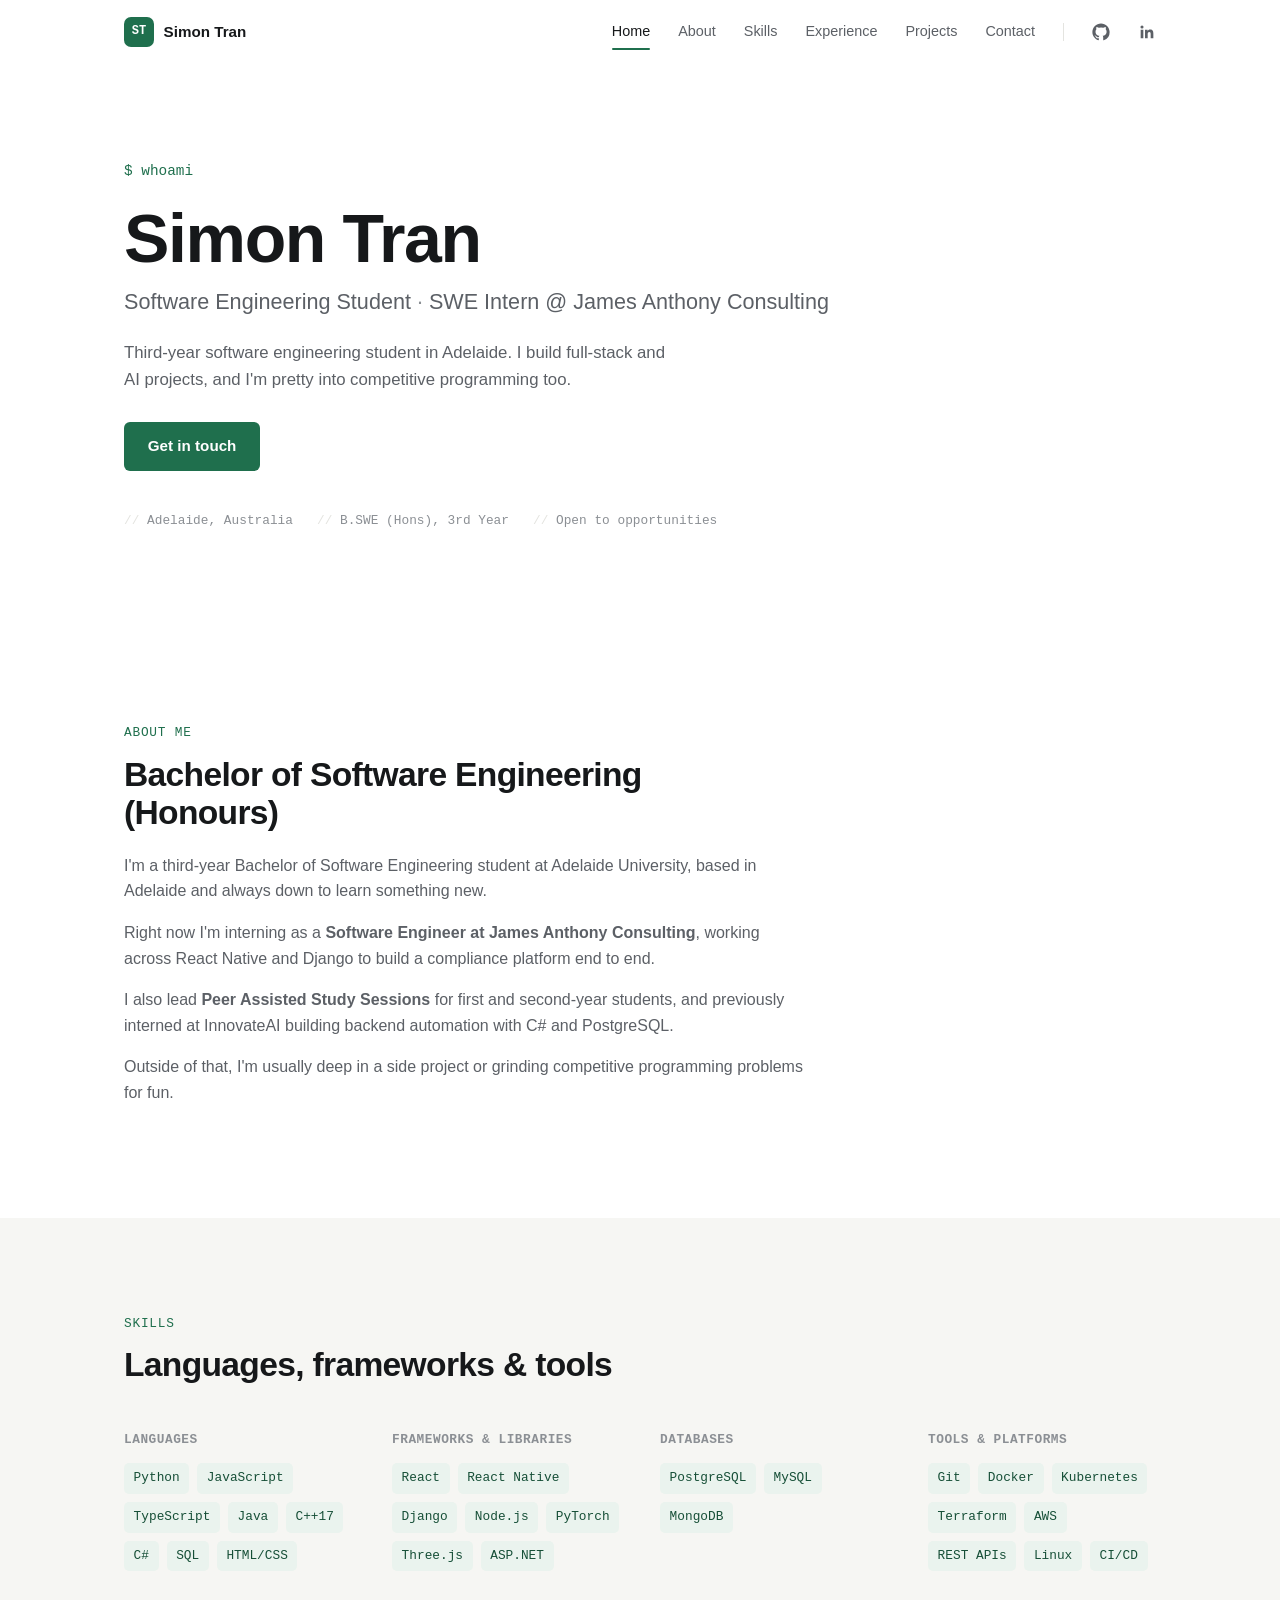
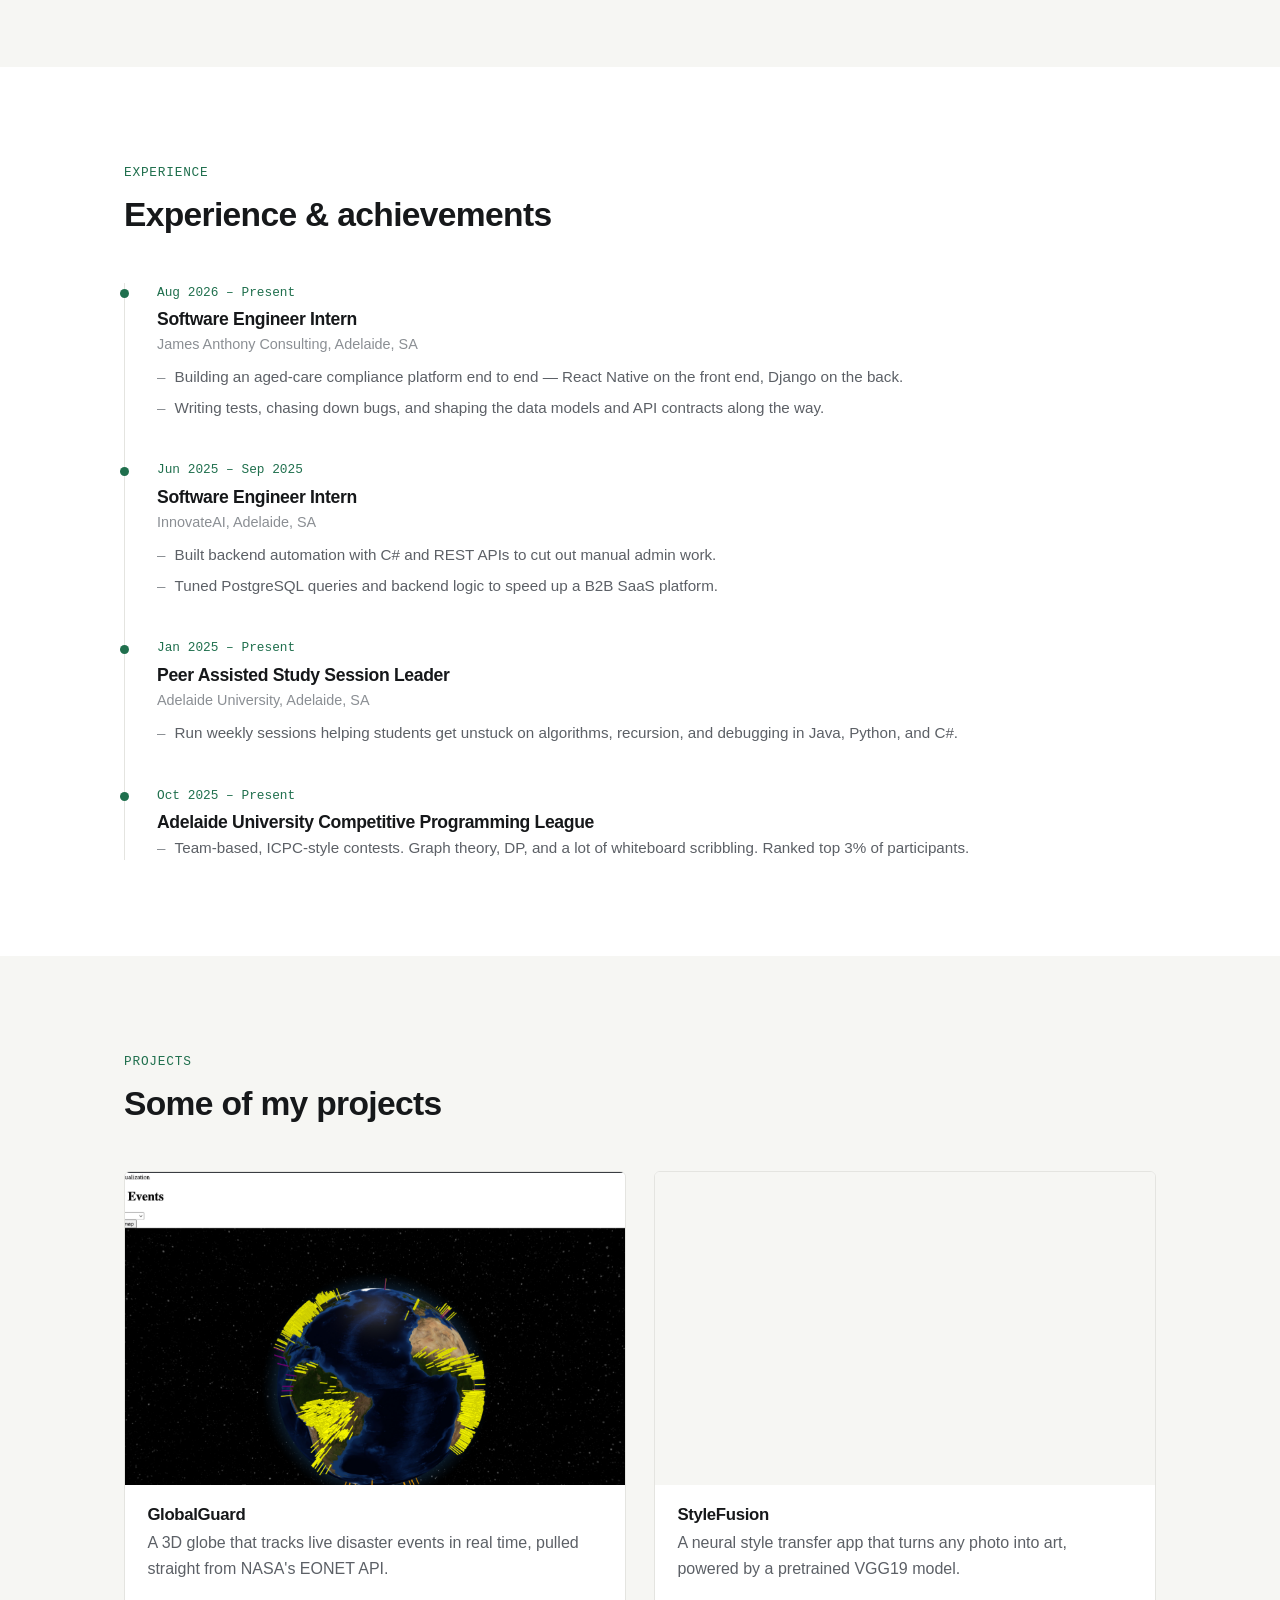
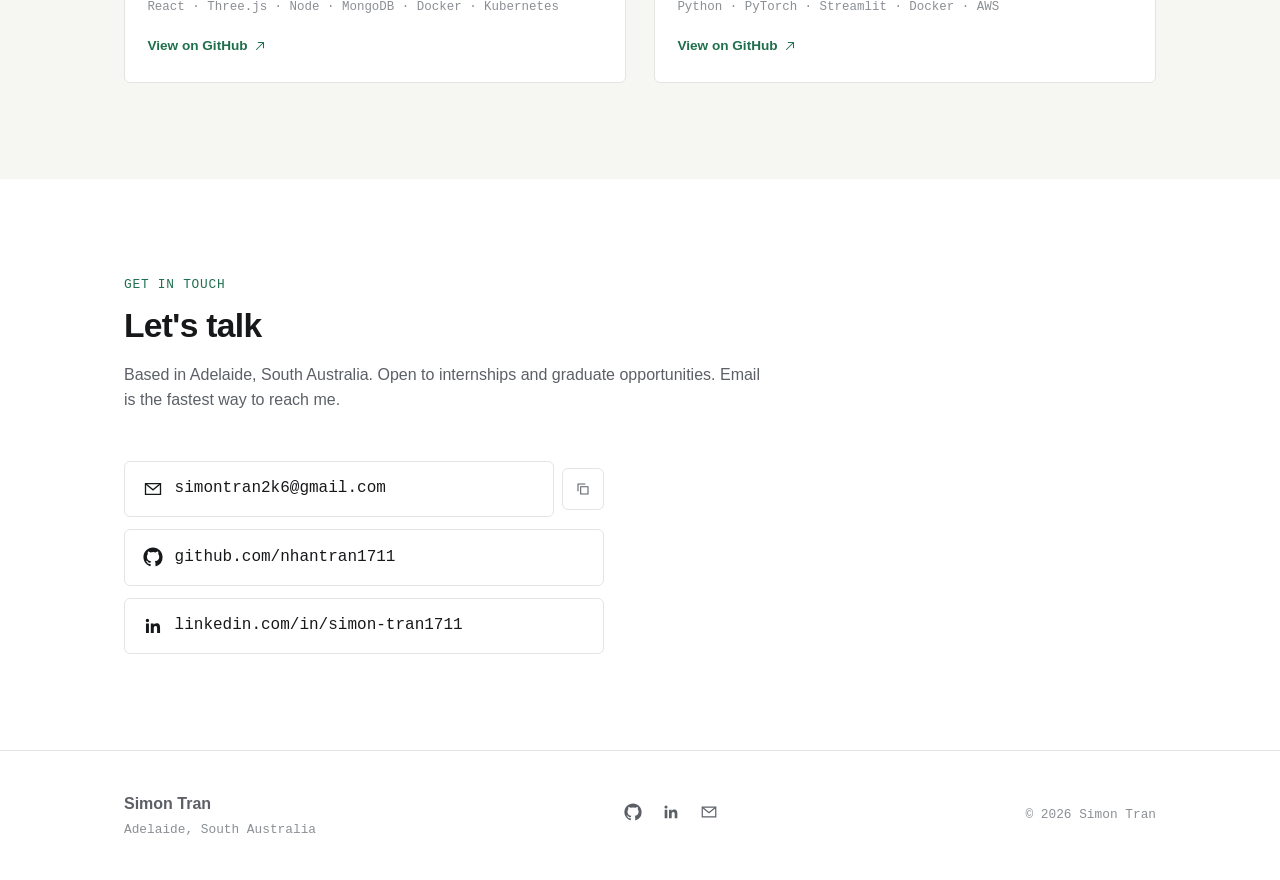
==== commit 06a304f7: "Add favicon SVG file with custom design" ====
--- a/index.html
+++ b/index.html
@@ -1,521 +1,355 @@
 <!DOCTYPE html>
 <html lang="en">
-    <head>
-        <meta charset="utf-8">
-        <title>Simon Tran</title>
-        <meta content="width=device-width, initial-scale=1.0" name="viewport">
-        <meta name="description" content="Simon Tran — Software Engineering student at Adelaide University. Portfolio, projects, and experience.">
-
-        <!-- Open Graph (social preview) -->
-        <meta property="og:title" content="Simon Tran | Software Engineer">
-        <meta property="og:description" content="Portfolio, projects, and experience.">
-        <meta property="og:image" content="https://simontrandev.netlify.app/img/about.jpeg">
-        <meta property="og:url" content="https://simontrandev.netlify.app">
-        <meta property="og:type" content="website">
-
-        <!-- Twitter preview -->
-        <meta name="twitter:card" content="summary_large_image">
-
-        <!-- Favicon -->
-        <link href="img/favicon.ico" rel="icon">
-
-        <!-- Google Font -->
-        <link href="https://fonts.googleapis.com/css2?family=Montserrat:wght@300;400;500;600;700&display=swap" rel="stylesheet">
-
-        <!-- CSS Libraries -->
-        <link href="https://stackpath.bootstrapcdn.com/bootstrap/4.4.1/css/bootstrap.min.css" rel="stylesheet">
-        <link href="https://cdnjs.cloudflare.com/ajax/libs/font-awesome/5.10.0/css/all.min.css" rel="stylesheet">
-        <link href="lib/animate/animate.min.css" rel="stylesheet">
-        <link href="lib/owlcarousel/assets/owl.carousel.min.css" rel="stylesheet">
-        <link href="lib/lightbox/css/lightbox.min.css" rel="stylesheet">
-
-
-        <!-- Template Stylesheet -->
-        <link href="css/style.css" rel="stylesheet">
-    </head>
-
-
-
-    <body data-spy="scroll" data-target=".navbar" data-offset="51">
-        <!-- Nav Bar Start -->
-        <div class="navbar navbar-expand-lg bg-light navbar-light">
-            <div class="container-fluid">
-                <a href="index.html" class="navbar-brand">Simon</a>
-                <button type="button" class="navbar-toggler" data-toggle="collapse" data-target="#navbarCollapse">
-                    <span class="navbar-toggler-icon"></span>
-                </button>
-
-                <div class="collapse navbar-collapse justify-content-between" id="navbarCollapse">
-                    <div class="navbar-nav ml-auto">
-                        <a href="#home" class="nav-item nav-link active">Home</a>
-                        <a href="#about" class="nav-item nav-link">About</a>
-                        <a href="#service" class="nav-item nav-link">Skills</a>
-                        <a href="#experience" class="nav-item nav-link">Experiences</a>
-                        <a href="#portfolio" class="nav-item nav-link">Projects</a>
-                        <a href="#contact" class="nav-item nav-link">Contact</a>
-                        <!-- Social Links -->
-                        <a href="https://github.com/nhantran1711" class="nav-item nav-link" target="_blank">
-                            <i class="fab fa-github"></i>
-                        </a>
-                        <a href="https://www.linkedin.com/in/simon-tran1711/" class="nav-item nav-link" target="_blank">
-                            <i class="fab fa-linkedin"></i>
-                        </a>
+<head>
+    <meta charset="utf-8">
+    <title>Simon Tran — Software Engineer</title>
+    <meta name="viewport" content="width=device-width, initial-scale=1.0">
+    <meta name="description" content="Simon Tran — Software Engineering student at Adelaide University, building full-stack, AI, and systems projects.">
+    <meta name="color-scheme" content="light dark">
+
+    <!-- Open Graph (social preview) -->
+    <meta property="og:title" content="Simon Tran -Software Engineer">
+    <meta property="og:description" content="Software Engineering student at Adelaide University. Portfolio, experience, and projects.">
+    <meta property="og:url" content="https://simontrandev.netlify.app">
+    <meta property="og:type" content="website">
+
+    <link href="img/favicon.svg" rel="icon" type="image/svg+xml">
+    <link href="css/style.css" rel="stylesheet">
+</head>
+<body>
+    <a class="skip-link" href="#main">Skip to content</a>
+
+    <!-- Icon sprite: no external icon library -->
+    <svg xmlns="http://www.w3.org/2000/svg" class="visually-hidden" aria-hidden="true">
+        <symbol id="icon-github" viewBox="0 0 24 24">
+            <path fill="currentColor" d="M12 .5C5.65.5.5 5.66.5 12.02c0 5.1 3.29 9.42 7.86 10.95.57.1.78-.25.78-.55v-2.1c-3.2.7-3.87-1.36-3.87-1.36-.53-1.34-1.29-1.7-1.29-1.7-1.05-.72.08-.71.08-.71 1.17.08 1.78 1.2 1.78 1.2 1.03 1.77 2.71 1.26 3.37.96.1-.75.4-1.26.73-1.55-2.55-.29-5.24-1.28-5.24-5.7 0-1.26.45-2.28 1.19-3.09-.12-.29-.52-1.47.11-3.06 0 0 .97-.31 3.18 1.18a10.9 10.9 0 0 1 5.79 0c2.2-1.49 3.17-1.18 3.17-1.18.63 1.59.23 2.77.11 3.06.74.81 1.19 1.83 1.19 3.09 0 4.43-2.7 5.4-5.27 5.69.41.36.78 1.08.78 2.17v3.22c0 .3.2.66.79.55A11.53 11.53 0 0 0 23.5 12.02C23.5 5.66 18.35.5 12 .5Z"/>
+        </symbol>
+        <symbol id="icon-linkedin" viewBox="0 0 24 24">
+            <path fill="currentColor" d="M20.45 20.45h-3.55v-5.57c0-1.33-.02-3.03-1.85-3.03-1.86 0-2.14 1.45-2.14 2.94v5.66H9.36V9h3.41v1.56h.05c.48-.9 1.64-1.85 3.38-1.85 3.6 0 4.27 2.37 4.27 5.46v6.28ZM5.34 7.43a2.06 2.06 0 1 1 0-4.12 2.06 2.06 0 0 1 0 4.12ZM7.12 20.45H3.56V9h3.56v11.45Z"/>
+        </symbol>
+        <symbol id="icon-mail" viewBox="0 0 24 24">
+            <path fill="none" stroke="currentColor" stroke-width="1.6" d="M3 5.5h18v13H3z"/>
+            <path fill="none" stroke="currentColor" stroke-width="1.6" d="m3.5 6 8.5 7 8.5-7"/>
+        </symbol>
+        <symbol id="icon-arrow" viewBox="0 0 24 24">
+            <path fill="none" stroke="currentColor" stroke-width="1.8" stroke-linecap="round" stroke-linejoin="round" d="M6 18 18 6M9 6h9v9"/>
+        </symbol>
+        <symbol id="icon-chevron-up" viewBox="0 0 24 24">
+            <path fill="none" stroke="currentColor" stroke-width="1.8" stroke-linecap="round" stroke-linejoin="round" d="m5 15 7-7 7 7"/>
+        </symbol>
+        <symbol id="icon-menu" viewBox="0 0 24 24">
+            <path fill="none" stroke="currentColor" stroke-width="1.8" stroke-linecap="round" d="M3 6h18M3 12h18M3 18h18"/>
+        </symbol>
+        <symbol id="icon-close" viewBox="0 0 24 24">
+            <path fill="none" stroke="currentColor" stroke-width="1.8" stroke-linecap="round" d="M5 5l14 14M19 5 5 19"/>
+        </symbol>
+        <symbol id="icon-copy" viewBox="0 0 24 24">
+            <path fill="none" stroke="currentColor" stroke-width="1.6" d="M8.5 8.5h11v11h-11z"/>
+            <path fill="none" stroke="currentColor" stroke-width="1.6" d="M4.5 15.5v-11h11"/>
+        </symbol>
+    </svg>
+
+    <!-- Nav -->
+    <header class="site-header" id="site-header">
+        <div class="container nav">
+            <a href="#home" class="nav__brand">
+                <span class="nav__mark">ST</span>
+                <span class="nav__name">Simon Tran</span>
+            </a>
+
+            <nav class="nav__links" id="nav-links" aria-label="Primary">
+                <a href="#home" class="nav__link" data-nav-link>Home</a>
+                <a href="#about" class="nav__link" data-nav-link>About</a>
+                <a href="#service" class="nav__link" data-nav-link>Skills</a>
+                <a href="#experience" class="nav__link" data-nav-link>Experience</a>
+                <a href="#portfolio" class="nav__link" data-nav-link>Projects</a>
+                <a href="#contact" class="nav__link" data-nav-link>Contact</a>
+                <span class="nav__divider" aria-hidden="true"></span>
+                <a href="https://github.com/nhantran1711" class="nav__icon-link" target="_blank" rel="noopener" aria-label="GitHub">
+                    <svg width="18" height="18"><use href="#icon-github"/></svg>
+                </a>
+                <a href="https://www.linkedin.com/in/simon-tran1711/" class="nav__icon-link" target="_blank" rel="noopener" aria-label="LinkedIn">
+                    <svg width="18" height="18"><use href="#icon-linkedin"/></svg>
+                </a>
+            </nav>
+
+            <button class="nav__toggle" id="nav-toggle" aria-label="Toggle menu" aria-expanded="false" aria-controls="nav-links">
+                <svg width="22" height="22"><use href="#icon-menu"/></svg>
+            </button>
+        </div>
+    </header>
+
+    <main id="main">
+        <!-- Hero -->
+        <section class="hero" id="home">
+            <div class="container hero__inner">
+                <p class="hero__eyebrow mono">$ whoami</p>
+                <h1 class="hero__name">Simon Tran</h1>
+                <p class="hero__role">Software Engineering Student <span class="hero__role-sep">·</span> SWE Intern @ James Anthony Consulting</p>
+                <p class="hero__lede">
+                    Third-year software engineering student in Adelaide. I build full-stack and AI
+                    projects, and I'm pretty into competitive programming too.
+                </p>
+                <div class="hero__actions">
+                    <a class="btn btn--primary" href="#contact">Get in touch</a>
+                </div>
+                <ul class="hero__meta mono">
+                    <li>Adelaide, Australia</li>
+                    <li>B.SWE (Hons), 3rd Year</li>
+                    <li>Open to opportunities</li>
+                </ul>
+            </div>
+        </section>
+
+        <!-- About -->
+        <section class="section" id="about">
+            <div class="container about">
+                <div class="about__content" data-reveal>
+                    <p class="section-eyebrow mono">About me</p>
+                    <h2 class="section-title">Bachelor of Software Engineering (Honours)</h2>
+                    <p>
+                        I'm a third-year Bachelor of Software Engineering student at Adelaide University,
+                        based in Adelaide and always down to learn something new.
+                    </p>
+                    <p>
+                        Right now I'm interning as a <strong>Software Engineer at James Anthony
+                        Consulting</strong>, working across React Native and Django to build a
+                        compliance platform end to end.
+                    </p>
+                    <p>
+                        I also lead <strong>Peer Assisted Study Sessions</strong> for first and
+                        second-year students, and previously interned at InnovateAI building backend
+                        automation with C# and PostgreSQL.
+                    </p>
+                    <p>
+                        Outside of that, I'm usually deep in a side project or grinding competitive
+                        programming problems for fun.
+                    </p>
+                </div>
+            </div>
+        </section>
+
+        <!-- Skills -->
+        <section class="section section--alt" id="service">
+            <div class="container">
+                <header class="section-head" data-reveal>
+                    <p class="section-eyebrow mono">Skills</p>
+                    <h2 class="section-title">Languages, frameworks &amp; tools</h2>
+                </header>
+
+                <div class="skills-grid">
+                    <div class="skill-group" data-reveal>
+                        <h3 class="skill-group__title mono">Languages</h3>
+                        <ul class="tag-list">
+                            <li class="tag">Python</li>
+                            <li class="tag">JavaScript</li>
+                            <li class="tag">TypeScript</li>
+                            <li class="tag">Java</li>
+                            <li class="tag">C++17</li>
+                            <li class="tag">C#</li>
+                            <li class="tag">SQL</li>
+                            <li class="tag">HTML/CSS</li>
+                        </ul>
+                    </div>
+
+                    <div class="skill-group" data-reveal>
+                        <h3 class="skill-group__title mono">Frameworks &amp; libraries</h3>
+                        <ul class="tag-list">
+                            <li class="tag">React</li>
+                            <li class="tag">React Native</li>
+                            <li class="tag">Django</li>
+                            <li class="tag">Node.js</li>
+                            <li class="tag">PyTorch</li>
+                            <li class="tag">Three.js</li>
+                            <li class="tag">ASP.NET</li>
+                        </ul>
+                    </div>
+
+                    <div class="skill-group" data-reveal>
+                        <h3 class="skill-group__title mono">Databases</h3>
+                        <ul class="tag-list">
+                            <li class="tag">PostgreSQL</li>
+                            <li class="tag">MySQL</li>
+                            <li class="tag">MongoDB</li>
+                        </ul>
+                    </div>
+
+                    <div class="skill-group" data-reveal>
+                        <h3 class="skill-group__title mono">Tools &amp; platforms</h3>
+                        <ul class="tag-list">
+                            <li class="tag">Git</li>
+                            <li class="tag">Docker</li>
+                            <li class="tag">Kubernetes</li>
+                            <li class="tag">Terraform</li>
+                            <li class="tag">AWS</li>
+                            <li class="tag">REST APIs</li>
+                            <li class="tag">Linux</li>
+                            <li class="tag">CI/CD</li>
+                        </ul>
                     </div>
                 </div>
             </div>
+        </section>
+
+        <!-- Experience -->
+        <section class="section" id="experience">
+            <div class="container">
+                <header class="section-head" data-reveal>
+                    <p class="section-eyebrow mono">Experience</p>
+                    <h2 class="section-title">Experience &amp; achievements</h2>
+                </header>
+
+                <ol class="timeline">
+                    <li class="timeline__item" data-reveal>
+                        <div class="timeline__date mono">Aug 2026 – Present</div>
+                        <div class="timeline__body">
+                            <h3>Software Engineer Intern</h3>
+                            <p class="timeline__org">James Anthony Consulting, Adelaide, SA</p>
+                            <ul>
+                                <li>Building an aged-care compliance platform end to end — React Native on the front end, Django on the back.</li>
+                                <li>Writing tests, chasing down bugs, and shaping the data models and API contracts along the way.</li>
+                            </ul>
+                        </div>
+                    </li>
+
+                    <li class="timeline__item" data-reveal>
+                        <div class="timeline__date mono">Jun 2025 – Sep 2025</div>
+                        <div class="timeline__body">
+                            <h3>Software Engineer Intern</h3>
+                            <p class="timeline__org">InnovateAI, Adelaide, SA</p>
+                            <ul>
+                                <li>Built backend automation with C# and REST APIs to cut out manual admin work.</li>
+                                <li>Tuned PostgreSQL queries and backend logic to speed up a B2B SaaS platform.</li>
+                            </ul>
+                        </div>
+                    </li>
+
+                    <li class="timeline__item" data-reveal>
+                        <div class="timeline__date mono">Jan 2025 – Present</div>
+                        <div class="timeline__body">
+                            <h3>Peer Assisted Study Session Leader</h3>
+                            <p class="timeline__org">Adelaide University, Adelaide, SA</p>
+                            <ul>
+                                <li>Run weekly sessions helping students get unstuck on algorithms, recursion, and debugging in Java, Python, and C#.</li>
+                            </ul>
+                        </div>
+                    </li>
+
+                    <li class="timeline__item" data-reveal>
+                        <div class="timeline__date mono">Oct 2025 – Present</div>
+                        <div class="timeline__body">
+                            <h3>Adelaide University Competitive Programming League</h3>
+                            <ul>
+                                <li>Team-based, ICPC-style contests. Graph theory, DP, and a lot of whiteboard scribbling. Ranked top 3% of participants.</li>
+                            </ul>
+                        </div>
+                    </li>
+                </ol>
+            </div>
+        </section>
+
+        <!-- Projects -->
+        <section class="section section--alt" id="portfolio">
+            <div class="container">
+                <header class="section-head" data-reveal>
+                    <p class="section-eyebrow mono">Projects</p>
+                    <h2 class="section-title">Some of my projects</h2>
+                </header>
+
+                <div class="project-grid">
+                    <article class="project-card" data-reveal>
+                        <div class="project-card__image">
+                            <img src="img/global.png" alt="GlobalGuard" loading="lazy">
+                        </div>
+                        <div class="project-card__body">
+                            <h3>GlobalGuard</h3>
+                            <p>A 3D globe that tracks live disaster events in real time, pulled straight from NASA's EONET API.</p>
+                            <p class="project-card__stack mono">React · Three.js · Node · MongoDB · Docker · Kubernetes</p>
+                            <a class="project-card__link" href="https://github.com/nhantran1711/3ddisasteralertvisualization" target="_blank" rel="noopener">
+                                View on GitHub <svg width="14" height="14"><use href="#icon-arrow"/></svg>
+                            </a>
+                        </div>
+                    </article>
+
+                    <article class="project-card" data-reveal>
+                        <div class="project-card__image"></div>
+                        <div class="project-card__body">
+                            <h3>StyleFusion</h3>
+                            <p>A neural style transfer app that turns any photo into art, powered by a pretrained VGG19 model.</p>
+                            <p class="project-card__stack mono">Python · PyTorch · Streamlit · Docker · AWS</p>
+                            <a class="project-card__link" href="https://github.com/nhantran1711/image_transfer_style" target="_blank" rel="noopener">
+                                View on GitHub <svg width="14" height="14"><use href="#icon-arrow"/></svg>
+                            </a>
+                        </div>
+                    </article>
+                </div>
+            </div>
+        </section>
+
+        <!-- Contact -->
+        <section class="section" id="contact">
+            <div class="container contact">
+                <header class="section-head" data-reveal>
+                    <p class="section-eyebrow mono">Get in touch</p>
+                    <h2 class="section-title">Let's talk</h2>
+                    <p class="contact__lede">
+                        Based in Adelaide, South Australia. Open to internships and graduate opportunities.
+                        Email is the fastest way to reach me.
+                    </p>
+                </header>
+
+                <ul class="contact__list" data-reveal>
+                    <li>
+                        <a class="contact-link" href="mailto:simontran2k6@gmail.com">
+                            <svg width="20" height="20"><use href="#icon-mail"/></svg>
+                            <span class="mono">simontran2k6@gmail.com</span>
+                        </a>
+                        <button class="contact-link__copy" data-copy="simontran2k6@gmail.com" aria-label="Copy email address">
+                            <svg width="16" height="16"><use href="#icon-copy"/></svg>
+                        </button>
+                    </li>
+                    <li>
+                        <a class="contact-link" href="https://github.com/nhantran1711" target="_blank" rel="noopener">
+                            <svg width="20" height="20"><use href="#icon-github"/></svg>
+                            <span class="mono">github.com/nhantran1711</span>
+                        </a>
+                    </li>
+                    <li>
+                        <a class="contact-link" href="https://www.linkedin.com/in/simon-tran1711/" target="_blank" rel="noopener">
+                            <svg width="20" height="20"><use href="#icon-linkedin"/></svg>
+                            <span class="mono">linkedin.com/in/simon-tran1711</span>
+                        </a>
+                    </li>
+                </ul>
+            </div>
+        </section>
+    </main>
+
+    <footer class="site-footer">
+        <div class="container footer__inner">
+            <div>
+                <p class="footer__name">Simon Tran</p>
+                <p class="footer__location mono">Adelaide, South Australia</p>
+            </div>
+            <div class="footer__social">
+                <a href="https://github.com/nhantran1711" target="_blank" rel="noopener" aria-label="GitHub">
+                    <svg width="18" height="18"><use href="#icon-github"/></svg>
+                </a>
+                <a href="https://www.linkedin.com/in/simon-tran1711/" target="_blank" rel="noopener" aria-label="LinkedIn">
+                    <svg width="18" height="18"><use href="#icon-linkedin"/></svg>
+                </a>
+                <a href="mailto:simontran2k6@gmail.com" aria-label="Email">
+                    <svg width="18" height="18"><use href="#icon-mail"/></svg>
+                </a>
+            </div>
+            <p class="footer__copy mono">&copy; <span id="year"></span> Simon Tran</p>
         </div>
-        <!-- Nav Bar End -->
-
-
-        <!-- Hero Start -->
-        <div class="hero" id="home">
-            <div class="container-fluid">
-                <div class="row align-items-center">
-                    
-                    <div class="col-sm-12 col-md-6">
-                        <div class="hero-content">
-                            <div class="hero-text">
-                                <p>I'm</p>
-                                <h1>Simon Tran</h1>
-                                <h2></h2>
-                                <div class="typed-text">Software Engineer, SWE Intern @ InnovateAI, @Adelaide University, </div>
-                            </div>
-                            <div class="hero-btn">
-                                <a class="btn" href="files/simontranresume website.pdf" download>Download CV</a>
-                                <a class="btn" href="https://www.linkedin.com/in/simon-tran1711/">Contact Me</a>
-                            </div>
-                        </div>
-                    </div>
-                    <div class="col-sm-12 col-md-6">
-                        <div class="hero-image">
-                            <img src="img/hero.jpg" alt = "Hero Image"  />
-                        </div>
-                    </div>
-                </div>
-            </div>
-        </div>
-        <!-- Hero End -->
-
-
-        <!-- About Start -->
-        <div class="about wow fadeInUp" data-wow-delay="0.1s" id="about">
-            <div class="container-fluid">
-                <div class="row align-items-center">
-                    <div class="col-lg-6">
-                        <div class="about-img">
-                            <img src="img/about.jpeg" alt="Image">
-                        </div>
-                    </div>
-                    <div class="col-lg-6">
-                        <div class="about-content">
-                            <div class="section-header text-left">
-                                <p>About Me</p>
-                                <h2>Bachelor of Software Engineering (Honours)</h2>
-                            </div>
-                            <div class="about-text">
-                                <p>
-                                    Hey!<br><br>
-                                    My name is Simon. I am a third-year <b>Bachelor of Software Engineering</b> student at <b>Adelaide University</b>, living in Adelaide and really enjoying learning new things.
-                                    <br><br>
-                                    I am currently working as a <b>PASS Leader</b>, tutoring and helping other peers/students in their first and second year of computer science or software development courses. Some major courses that I am leading include Problem Solving and Programming with Python, and Data Driven Web Technology with SQL, C#, and ASP.Net.
-                                    <br><br>
-                                    I also interned at <b>InnovateAI</b>, a company focused on integrating artificial intelligence and automation systems into business administration to improve workflows and performance. My main role involved using n8n automation to create workflows, integrating with PostgreSQL and Docker for easier management and integration.
-                                    <br><br>
-                                    I'm open to try anything new, fun, and exciting. I love connecting with more people.
-                                </p>
-                            </div>
-                            
-                            <a class="btn" href="https://www.linkedin.com/in/simon-tran1711/">Learn More</a>
-                        </div>
-                    </div>
-                </div>
-            </div>
-        </div>
-        <!-- About End -->
-        
-        
-        <!-- Service Start -->
-        <div class="service" id="service">
-            <div class="container">
-                <div class="section-header text-center wow zoomIn" data-wow-delay="0.1s">
-                    <p>Skills</p>
-                    <h2>Languages, Frameworks & Tools</h2>
-                </div>
-                <div class="row">
-                    <!-- Languages -->
-                    <div class="col-lg-4 col-md-6 wow fadeInUp" data-wow-delay="0.0s">
-                        <div class="service-item">
-                            <div class="service-icon">
-                                <i class="fab fa-python"></i>
-                            </div>
-                            <div class="service-text">
-                                <h3>Languages</h3>
-                                <p>Python, JavaScript, TypeScript, Java, C++ (17), C#, SQL, HTML/CSS</p>
-                            </div>
-                        </div>
-                    </div>
-
-                    <!-- Frameworks -->
-                    <div class="col-lg-4 col-md-6 wow fadeInUp" data-wow-delay="0.2s">
-                        <div class="service-item">
-                            <div class="service-icon">
-                                <i class="fab fa-react"></i>
-                            </div>
-                            <div class="service-text">
-                                <h3>Frameworks</h3>
-                                <p>React, NodeJS, Express, ThreeJS, Tailwind, Bootstrap, ASP.Net, PostgreSQL, MySQL, MongoDB</p>
-                            </div>
-                        </div>
-                    </div>
-
-                    <!-- Tools -->
-                    <div class="col-lg-4 col-md-6 wow fadeInUp" data-wow-delay="0.4s">
-                        <div class="service-item">
-                            <div class="service-icon">
-                                <i class="fas fa-tools"></i>
-                            </div>
-                            <div class="service-text">
-                                <h3>Tools</h3>
-                                <p>AWS (EC2, S3), REST APIs, Docker, Linux, Git, CI/CD pipelines</p>
-                            </div>
-                        </div>
-                    </div>
-                </div>
-            </div>
-        </div>
-        <!-- Service End -->
-
-        
-        
-        <!-- Experience Start -->
-        <div class="experience" id="experience">
-            <div class="container">
-                <header class="section-header text-center wow zoomIn" data-wow-delay="0.1s">
-                    <h2>Experiences & Achievements</h2>
-                </header>
-                <div class="timeline">
-
-                    <!-- PASS Leader -->
-                    <div class="timeline-item left wow " data-wow-delay="0.1s">
-                        <div class="timeline-text">
-                            <div class="timeline-date">Jan 2025 – Present</div>
-                            <h2>Peer Assisted Study Session Leader</h2>
-                            <h4>Adelaide University, Adelaide, SA</h4>
-                            <ul>
-                                <li>Mentored and helped 30+ first and second year students in courses like Problem Solving & Programming and Data Structure & Algorithms, boosting overall grades by 40%.</li>
-                                <li>Co-led weekly sessions with 5+ leaders to deliver structured learning plans and maintain an engaging environment.</li>
-                                <li>Achieved a 98% success rate of student understanding core concepts such as recursion, debugging, and main syntax of Java, Python, and C#.</li>
-                            </ul>
-                        </div>
-                    </div>
-
-                    <!-- Ravi's Study Program -->
-                    <div class="timeline-item right wow slideInRight" data-wow-delay="0.1s">
-                        <div class="timeline-text">
-                            <div class="timeline-date">Nov 2025 – Feb 2026</div>
-                            <h2>Ravi’s Study Program Student</h2>
-                            <ul>
-                                <li>Solved and consolidated knowledge over 50+ core coding questions by studying Data Structures & Algorithms in fast-paced environments.</li>
-                                <li>Spent 40+ hours per week for 13 weeks committing to new technologies, coding projects, and work experience while solving coding challenges.</li>
-                            </ul>
-                        </div>
-                    </div>
-
-
-                    <!-- Software Engineer Intern -->
-                    <div class="timeline-item left wow slideInLeft" data-wow-delay="0.1s">
-                        <div class="timeline-text">
-                            <div class="timeline-date">Jun 2025 – Sep 2025</div>
-                            <h2>Software Engineer Intern</h2>
-                            <h4>InnovateAI, Adelaide, SA</h4>
-                            <ul>
-                                <li>Achieved 80% client satisfaction and boosted 30% of administration workflows by creating AI automation systems using n8n and Git version control.</li>
-                                <li>Optimized logic and codebase written in C# and enhanced back-end functionality in PostgreSQL, improving system efficiency by 15%.</li>
-                                <li>Contributed to data management, deployment using Docker, troubleshooting, and refining low-level OS errors to improve website and automation performance.</li>
-                            </ul>
-                        </div>
-                    </div>
-
-                    
-                    <!-- Adelaide Competitive Programming League -->
-                    <div class="timeline-item right wow slideInRight" data-wow-delay="0.1s">
-                        <div class="timeline-text">
-                            <div class="timeline-date">Jul 2025 – Oct 2025</div>
-                            <h2>Adelaide University Competitive Programming League</h2>
-                            <ul>
-                                <li>Competed in ICPC-style programming league hosted by the Competitive Programming Club and sponsored by Jane Street, solving 20+ algorithmic problems.</li>
-                                <li>Achieved an individual rank of 22 out of 300+ participants, demonstrating strong problem-solving and algorithmic skills.</li>
-                            </ul>
-                        </div>
-                    </div>
-
-                    <!-- Eynesbury College Leadership -->
-                    <div class="timeline-item left wow slideInLeft" data-wow-delay="0.1s">
-                        <div class="timeline-text">
-                            <div class="timeline-date">Oct 2023 – Jan 2024</div>
-                            <h2>Student Leadership Representative</h2>
-                            <h4>Eynesbury College</h4>
-                            <ul>
-                                <li>Selected as 1 of 7 Student Voice Representatives to present key insights and feedback from 200+ students to the Academic Board.</li>
-                                <li>Collaborated with fellow representatives to identify top 5 student priorities and propose actionable improvements, boosting 42% of student behavior.</li>
-                            </ul>
-                        </div>
-                    </div>
-
-                </div>
-            </div>
-        </div>
-        <!-- Experience End -->
-
-        
-        
-    <!-- Banner Start -->
-    <div class="banner wow zoomIn" data-wow-delay="0.1s">
-        <div class="container text-center">
-            <div class="section-header">
-                <p>Future Software Engineer</p>
-                <h2>Ready to <span>Code, Learn & Innovate</span></h2>
-            </div>
-            <div class="banner-text">
-                <p>
-                    Ambitious third-year Software Engineering student at Adelaide University, eager to tackle real-world problems, contribute to exciting projects, and grow as a developer.
-                </p>
-                <a href="#contact" class="btn banner-btn">Let's Connect</a>
-            </div>
-        </div>
-    </div>
-    <!-- Banner End -->
-
-    <!-- Portfolio Start -->
-    <div class="portfolio" id="portfolio">
-        <div class="container">
-            <div class="section-header text-center wow zoomIn" data-wow-delay="0.1s">
-                <p>My Portfolio</p>
-                <h2>Some of My Projects</h2>
-            </div>
-            
-
-
-            <div class="row portfolio-container">
-
-                <!-- CHIP-8 Emulator -->
-                <div class="col-lg-4 col-md-6 col-sm-12 portfolio-item filter-1 wow fadeInUp" data-wow-delay="0.6s">
-                    <div class="portfolio-wrap">
-                        <div class="portfolio-img">
-                            <img src="img/chip8.jpg" alt="CHIP-8 Emulator">
-                        </div>
-                        <div class="portfolio-text">
-                            <h3>CHIP-8 Emulator</h3>
-                            <p>C++ (17), GCC, SDL 3 | 2025</p>
-                            <a class="btn github-btn" href="https://github.com/nhantran1711/chip8emulator" target="_blank" title="View on GitHub">
-                                <i class="fab fa-github"></i>
-                            </a>
-                            
-                        </div>
-                    </div>
-                </div>
-                <!-- AI Chess Engine -->
-                <div class="col-lg-4 col-md-6 col-sm-12 portfolio-item filter-1 wow fadeInUp" data-wow-delay="0.0s">
-                    <div class="portfolio-wrap">
-                        <div class="portfolio-img">
-                            <img src="img/chessengine.png" alt="AI Chess Engine">
-                        </div>
-                        <div class="portfolio-text">
-                            <h3>AI Chess Engine</h3>
-                            <p>Python, Numpy | Nov 2025</p>
-                            <a class="btn github-btn" href="https://github.com/nhantran1711/chess_engine" target="_blank" title="View on GitHub">
-                                <i class="fab fa-github"></i>
-                            </a>
-                        </div>
-                    </div>
-                </div>
-
-                <!-- 3D Global Disaster Tracker -->
-                <div class="col-lg-4 col-md-6 col-sm-12 portfolio-item filter-3 wow fadeInUp" data-wow-delay="0.4s">
-                    <div class="portfolio-wrap">
-                        <div class="portfolio-img">
-                            <img src="img/global.png" alt="3D Global Disaster Tracker">
-                        </div>
-                        <div class="portfolio-text">
-                            <h3>3D Global Disaster Tracker</h3>
-                            <p>React, ThreeJS, Node, MongoDB| May 2025</p>
-                            <a class="btn github-btn" href="https://github.com/nhantran1711/3ddisasteralertvisualization" target="_blank" title="View on GitHub">
-                                <i class="fab fa-github"></i>
-                            </a>
-                        </div>
-                    </div>
-                </div>
-
-                <!-- Pathfinding Simulation Visualizer -->
-                <div class="col-lg-4 col-md-6 col-sm-12 portfolio-item filter-2 wow fadeInUp" data-wow-delay="0.2s">
-                    <div class="portfolio-wrap">
-                        <div class="portfolio-img">
-                            <img src="img/pathfinding.png" alt="Pathfinding Simulation Visualizer">
-                        </div>
-                        <div class="portfolio-text">
-                            <h3>Pathfinding Simulation Visualizer</h3>
-                            <p>React, TypeScript, Tailwind | Mar 2025</p>
-                            <a class="btn live-btn" href="https://pathfindingsimulationbysimon.netlify.app/" target="_blank" title="View Live Demo">
-                                <i class="fas fa-external-link-alt"></i>
-                            </a>
-                        </div>
-                    </div>
-                </div>
-
-
-
-                
-
-                <!-- Valentine Website -->
-                <div class="col-lg-4 col-md-6 col-sm-12 portfolio-item filter-2 wow fadeInUp" data-wow-delay="0.8s">
-                    <div class="portfolio-wrap">
-                        <div class="portfolio-img">
-                            <img src="img/valentine.png" alt="Valentine Website">
-                        </div>
-                        <div class="portfolio-text">
-                            <h3>Valentine Website</h3>
-                            <p>HTML, CSS, JS | Feb 2025</p>
-                            <a class="btn live-btn" href="https://willyoubemyvalentinekha.netlify.app/" target="_blank" title="View Live Demo">
-                                <i class="fas fa-external-link-alt"></i>
-                            </a>
-                        </div>
-                    </div>
-                </div>
-
-                <!-- Privacy Facial Detection -->
-                <div class="col-lg-4 col-md-6 col-sm-12 portfolio-item filter-3 wow fadeInUp" data-wow-delay="1s">
-                    <div class="portfolio-wrap">
-                        <div class="portfolio-img">
-                            <img src="img/privacy.png" alt="Privacy Facial Detection">
-                        </div>
-                        <div class="portfolio-text">
-                            <h3>Privacy Facial Detection</h3>
-                            <p>Python, OpenCV | Jan 2025</p>
-                            <a class="btn github-btn" href="https://github.com/nhantran1711/privacy-facial-detection" target="_blank" title="View on GitHub">
-                                <i class="fab fa-github"></i>
-                            </a>
-                        </div>
-                    </div>
-                </div>
-            </div>
-        </div>
-    </div>
-    <!-- Portfolio End -->
-
-
-
-        
-        
-    <!-- Banner Start -->
-    <div class="banner wow zoomIn" data-wow-delay="0.1s">
-        <div class="container text-center">
-            <div class="section-header">
-                <p>Thanks for Stopping By</p>
-                <h2>Glad You <span>Visited</span> My Portfolio</h2>
-            </div>
-            <div class="banner-text">
-                <p>
-                    I appreciate you taking the time to check out my work! Feel free to explore my projects, connect with me, or reach out for collaborations and opportunities.
-                </p>
-                <a href="#contact" class="btn banner-btn">Get in Touch</a>
-            </div>
-        </div>
-    </div>
-    <!-- Banner End -->
-
-        
-        
-        
-        
-        
-    <!-- Contact Start -->
-    <div class="contact wow fadeInUp" data-wow-delay="0.1s" id="contact">
-        <div class="container">
-            <div class="section-header text-center">
-                <p>Get In Touch</p>
-                <h2>Contact <span>Me</span></h2>
-            </div>
-            <div class="row justify-content-center">
-                <div class="col-lg-6">
-                    <div class="contact-form">
-                        <form>
-                            <div class="control-group mb-3">
-                                <input type="text" class="form-control" placeholder="Your Name" required />
-                            </div>
-                            <div class="control-group mb-3">
-                                <input type="email" class="form-control" placeholder="Your Email" required />
-                            </div>
-                            <div class="control-group mb-3">
-                                <input type="text" class="form-control" placeholder="Subject" required />
-                            </div>
-                            <div class="control-group mb-3">
-                                <textarea class="form-control" placeholder="Message" rows="5" required></textarea>
-                            </div>
-                            <div class="text-center">
-                                <button class="btn send-btn" type="submit">Send Message</button>
-                            </div>
-                        </form>
-                    </div>
-                </div>
-            </div>
-        </div>
-    </div>
-    <!-- Contact End -->
-
-
-
-        
-
-        <!-- Footer Start -->
-        <div class="footer wow fadeIn" data-wow-delay="0.3s">
-            <div class="container-fluid">
-                <div class="container">
-                    <div class="footer-info">
-                        <h3>Adelaide, South Australia</h3>
-                        <div class="footer-menu">
-                            <p>simontran2k6@gmail.com</p>
-                        </div>
-                        <div class="footer-social">
-                            <a href="https://github.com/nhantran1711"><i class="fab fa-github"></i></a>
-                            <a href="https://www.linkedin.com/in/simon-tran1711/"><i class="fab fa-linkedin-in"></i></a>
-                        </div>
-                    </div>
-                </div>
-                <div class="container copyright">
-                    <p>&copy; <a href="#">Simon Tran</a>, All Right Reserved | 
-					
-					<!--/*** The author’s attribution link must remain intact in the template. ***/-->
-                    <!--/*** If you wish to remove this credit link, please purchase the Pro Version . ***/-->
-                    Designed By <a href="https://htmlcodex.com">HTML Codex</a></p>
-                </div>
-            </div>
-        </div>
-        <!-- Footer End -->
-        
-        
-        <!-- Back to top button -->
-        <a href="#" class="btn back-to-top"><i class="fa fa-chevron-up"></i></a>
-        
-        
-        <!-- Pre Loader -->
-        <div id="loader" class="show">
-            <div class="loader"></div>
-        </div>
-        
-
-
-        <!-- JavaScript Libraries -->
-        <script src="https://code.jquery.com/jquery-3.4.1.min.js"></script>
-        <script src="https://stackpath.bootstrapcdn.com/bootstrap/4.4.1/js/bootstrap.bundle.min.js"></script>
-        <script src="lib/easing/easing.min.js"></script>
-        <script src="lib/wow/wow.min.js"></script>
-        <script src="lib/waypoints/waypoints.min.js"></script>
-        <script src="lib/typed/typed.min.js"></script>
-        <script src="lib/owlcarousel/owl.carousel.min.js"></script>
-        <script src="lib/isotope/isotope.pkgd.min.js"></script>
-        <script src="lib/lightbox/js/lightbox.min.js"></script>
-        
-        <!-- Template Javascript -->
-        <script src="js/main.js"></script>
-    </body>
+    </footer>
+
+    <button class="back-to-top" id="back-to-top" aria-label="Back to top">
+        <svg width="18" height="18"><use href="#icon-chevron-up"/></svg>
+    </button>
+
+    <script src="js/main.js"></script>
+</body>
 </html>
--- a/css/style.css
+++ b/css/style.css
@@ -1,1416 +1,763 @@
-/*******************************/
-/********* General CSS *********/
-/*******************************/
+/* ============================================================
+   Simon Tran — portfolio
+   Custom design system. No framework, no CDN dependencies.
+   ============================================================ */
+
+:root {
+    --bg: #ffffff;
+    --bg-alt: #f6f6f3;
+    --surface: #ffffff;
+    --border: #e4e4e0;
+
+    --text: #16181a;
+    --text-muted: #5c6066;
+    --text-faint: #8b8f94;
+
+    --accent: #1f6f4d;
+    --accent-strong: #164f37;
+    --accent-soft: #eaf3ee;
+
+    --font-sans: -apple-system, BlinkMacSystemFont, "Segoe UI", Roboto, Helvetica, Arial, sans-serif;
+    --font-mono: ui-monospace, SFMono-Regular, "SF Mono", Menlo, Consolas, "Liberation Mono", monospace;
+
+    --max-width: 1080px;
+    --radius: 6px;
+
+    --shadow-sm: 0 1px 2px rgba(20, 20, 20, 0.06);
+    --shadow-md: 0 8px 24px rgba(20, 20, 20, 0.08);
+
+    color-scheme: light dark;
+}
+
+@media (prefers-color-scheme: dark) {
+    :root {
+        --bg: #0d0f0e;
+        --bg-alt: #131513;
+        --surface: #141713;
+        --border: #262a26;
+
+        --text: #eceeec;
+        --text-muted: #9ba09b;
+        --text-faint: #6c706c;
+
+        --accent: #5fb98c;
+        --accent-strong: #7ecca3;
+        --accent-soft: rgba(95, 185, 140, 0.12);
+
+        --shadow-sm: 0 1px 2px rgba(0, 0, 0, 0.3);
+        --shadow-md: 0 8px 24px rgba(0, 0, 0, 0.35);
+    }
+}
+
+*,
+*::before,
+*::after {
+    box-sizing: border-box;
+}
+
+html {
+    scroll-behavior: smooth;
+}
+
 body {
-    color: #797979;
-    background: #ffffff;
-    font-family: 'Montserrat', sans-serif;
-}
-
-h1,
-h2, 
-h3, 
-h4,
-h5, 
-h6 {
-    color: #414141;
+    margin: 0;
+    background: var(--bg);
+    color: var(--text);
+    font-family: var(--font-sans);
+    font-size: 16px;
+    line-height: 1.6;
+    -webkit-font-smoothing: antialiased;
+}
+
+@media (prefers-reduced-motion: reduce) {
+    html {
+        scroll-behavior: auto;
+    }
+    * {
+        animation-duration: 0.001ms !important;
+        transition-duration: 0.001ms !important;
+    }
+}
+
+h1, h2, h3, h4 {
+    margin: 0;
+    line-height: 1.15;
+    font-weight: 600;
+    letter-spacing: -0.02em;
+}
+
+p {
+    margin: 0 0 1em;
+    color: var(--text-muted);
 }
 
 a {
-    color: #313131;
-    transition: .3s;
-}
-
-a:hover,
-a:active,
-a:focus {
-    color: #31493c;
-    outline: none;
+    color: inherit;
     text-decoration: none;
 }
 
-.btn:focus,
-.form-control:focus {
-    box-shadow: none;
-}
-
-.container-fluid {
-    max-width: 1366px;
-}
-
+ul, ol {
+    margin: 0;
+    padding: 0;
+    list-style: none;
+}
+
+img {
+    max-width: 100%;
+    display: block;
+}
+
+button {
+    font: inherit;
+    color: inherit;
+    background: none;
+    border: none;
+    cursor: pointer;
+}
+
+.mono {
+    font-family: var(--font-mono);
+}
+
+.visually-hidden {
+    position: absolute;
+    width: 1px;
+    height: 1px;
+    padding: 0;
+    margin: -1px;
+    overflow: hidden;
+    clip: rect(0, 0, 0, 0);
+    white-space: nowrap;
+    border: 0;
+}
+
+.skip-link {
+    position: absolute;
+    top: -100%;
+    left: 1rem;
+    z-index: 1000;
+    padding: 0.6em 1em;
+    background: var(--accent);
+    color: #fff;
+    border-radius: var(--radius);
+    transition: top 0.2s ease;
+}
+
+.skip-link:focus {
+    top: 1rem;
+}
+
+.container {
+    width: 100%;
+    max-width: var(--max-width);
+    margin: 0 auto;
+    padding: 0 1.5rem;
+}
+
+.section {
+    padding: 6rem 0;
+}
+
+.section--alt {
+    background: var(--bg-alt);
+}
+
+.section-head {
+    max-width: 640px;
+    margin-bottom: 3rem;
+}
+
+.section-eyebrow {
+    color: var(--accent);
+    font-size: 0.8rem;
+    letter-spacing: 0.06em;
+    text-transform: uppercase;
+    margin: 0 0 0.75rem;
+}
+
+.section-title {
+    font-size: clamp(1.5rem, 1.1rem + 1.6vw, 2.1rem);
+}
+
+/* Buttons */
 .btn {
-    padding: 12px 25px;
-    font-size: 14px;
+    display: inline-flex;
+    align-items: center;
+    gap: 0.5em;
+    padding: 0.75em 1.5em;
+    border-radius: var(--radius);
     font-weight: 600;
-    letter-spacing: 1px;
-    color: #ffffff;
-    background: #31493c;
-    border: 2px solid transparent;
-    border-radius: 0;
-    box-shadow: inset 0 0 0 50px #31493c;
-    transition: ease-out 0.3s;
-    -webkit-transition: ease-out 0.3s;
-    -moz-transition: ease-out 0.3s;
-}
-
-.btn:hover {
-    color: #31493c;
-    background: transparent;
-    box-shadow: inset 0 0 0 0 #31493c;
-    border-color: #31493c;
-}
-
-#loader {
+    font-size: 0.95rem;
+    border: 1px solid transparent;
+    transition: background 0.15s ease, color 0.15s ease, border-color 0.15s ease, transform 0.15s ease;
+}
+
+.btn--primary {
+    background: var(--accent);
+    color: #fff;
+}
+
+.btn--primary:hover {
+    background: var(--accent-strong);
+    transform: translateY(-1px);
+}
+
+.btn--ghost {
+    border-color: var(--border);
+    color: var(--text);
+}
+
+.btn--ghost:hover {
+    border-color: var(--accent);
+    color: var(--accent);
+}
+
+/* ============================================================
+   Header / Nav
+   ============================================================ */
+
+.site-header {
     position: fixed;
     top: 0;
+    left: 0;
     right: 0;
-    bottom: 0;
+    z-index: 100;
+    background: color-mix(in srgb, var(--bg) 85%, transparent);
+    backdrop-filter: blur(10px);
+    -webkit-backdrop-filter: blur(10px);
+    border-bottom: 1px solid transparent;
+    transition: border-color 0.2s ease, box-shadow 0.2s ease;
+}
+
+.site-header.is-scrolled {
+    border-bottom-color: var(--border);
+    box-shadow: var(--shadow-sm);
+}
+
+.nav {
+    display: flex;
+    align-items: center;
+    justify-content: space-between;
+    height: 64px;
+}
+
+.nav__brand {
+    display: flex;
+    align-items: center;
+    gap: 0.6rem;
+    font-weight: 600;
+}
+
+.nav__mark {
+    display: inline-flex;
+    align-items: center;
+    justify-content: center;
+    width: 30px;
+    height: 30px;
+    border-radius: 7px;
+    background: var(--accent);
+    color: #fff;
+    font-family: var(--font-mono);
+    font-size: 0.75rem;
+    font-weight: 600;
+}
+
+.nav__name {
+    font-size: 0.95rem;
+}
+
+.nav__links {
+    display: flex;
+    align-items: center;
+    gap: 1.75rem;
+}
+
+.nav__link {
+    font-size: 0.9rem;
+    color: var(--text-muted);
+    position: relative;
+    padding: 0.25rem 0;
+    transition: color 0.15s ease;
+}
+
+.nav__link:hover,
+.nav__link.is-active {
+    color: var(--text);
+}
+
+.nav__link.is-active::after {
+    content: "";
+    position: absolute;
     left: 0;
-    display: flex;
-    align-items: center;
-    justify-content: center;
-    background: #ffffff;
-    opacity: 0;
-    visibility: hidden;
-    -webkit-transition: opacity .3s ease-out, visibility 0s linear .3s;
-    -o-transition: opacity .3s ease-out, visibility 0s linear .3s;
-    transition: opacity .3s ease-out, visibility 0s linear .3s;
-    z-index: 999;
-}
-
-#loader.show {
-    -webkit-transition: opacity .6s ease-out, visibility 0s linear 0s;
-    -o-transition: opacity .6s ease-out, visibility 0s linear 0s;
-    transition: opacity .6s ease-out, visibility 0s linear 0s;
-    visibility: visible;
-    opacity: 1;
-}
-
-#loader .loader {
+    right: 0;
+    bottom: -2px;
+    height: 2px;
+    background: var(--accent);
+    border-radius: 2px;
+}
+
+.nav__divider {
+    width: 1px;
+    height: 18px;
+    background: var(--border);
+}
+
+.nav__icon-link {
+    display: inline-flex;
+    color: var(--text-muted);
+    transition: color 0.15s ease;
+}
+
+.nav__icon-link:hover {
+    color: var(--accent);
+}
+
+.nav__toggle {
+    display: none;
+    color: var(--text);
+}
+
+@media (max-width: 860px) {
+    .nav__toggle {
+        display: inline-flex;
+    }
+
+    .nav__links {
+        position: fixed;
+        top: 64px;
+        left: 0;
+        right: 0;
+        flex-direction: column;
+        align-items: flex-start;
+        gap: 0;
+        background: var(--bg);
+        border-bottom: 1px solid var(--border);
+        padding: 0.5rem 1.5rem 1rem;
+        transform: translateY(-8px);
+        opacity: 0;
+        visibility: hidden;
+        pointer-events: none;
+        transition: opacity 0.18s ease, transform 0.18s ease, visibility 0.18s;
+    }
+
+    .nav__links.is-open {
+        transform: translateY(0);
+        opacity: 1;
+        visibility: visible;
+        pointer-events: auto;
+    }
+
+    .nav__link {
+        width: 100%;
+        padding: 0.75rem 0;
+    }
+
+    .nav__divider {
+        display: none;
+    }
+
+    .nav__icon-link {
+        padding: 0.5rem 0;
+    }
+}
+
+/* ============================================================
+   Hero
+   ============================================================ */
+
+.hero {
+    padding: calc(64px + 6rem) 0 6rem;
+}
+
+.hero__eyebrow {
+    color: var(--accent);
+    font-size: 0.9rem;
+    margin: 0 0 1rem;
+}
+
+.hero__name {
+    font-size: clamp(2.75rem, 2rem + 3.2vw, 4.25rem);
+    margin-bottom: 0.5rem;
+}
+
+.hero__role {
+    font-size: clamp(1.1rem, 1rem + 0.6vw, 1.35rem);
+    color: var(--text-muted);
+    margin: 0 0 1.25rem;
+}
+
+.hero__role-sep {
+    color: var(--text-faint);
+}
+
+.hero__lede {
+    max-width: 560px;
+    font-size: 1.05rem;
+}
+
+.hero__actions {
+    display: flex;
+    flex-wrap: wrap;
+    gap: 0.9rem;
+    margin: 1.75rem 0 2.5rem;
+}
+
+.hero__meta {
+    display: flex;
+    flex-wrap: wrap;
+    gap: 0.5rem 1.5rem;
+    font-size: 0.8rem;
+    color: var(--text-faint);
+}
+
+.hero__meta li::before {
+    content: "// ";
+    color: var(--border);
+}
+
+/* ============================================================
+   About
+   ============================================================ */
+
+.about__content {
+    max-width: 680px;
+}
+
+.about__content .section-title {
+    margin-bottom: 1.25rem;
+}
+
+/* ============================================================
+   Skills
+   ============================================================ */
+
+.skills-grid {
+    display: grid;
+    grid-template-columns: repeat(auto-fit, minmax(220px, 1fr));
+    gap: 2.5rem;
+}
+
+.skill-group__title {
+    font-size: 0.8rem;
+    color: var(--text-faint);
+    letter-spacing: 0.04em;
+    text-transform: uppercase;
+    margin: 0 0 1rem;
+    font-weight: 600;
+}
+
+.tag-list {
+    display: flex;
+    flex-wrap: wrap;
+    gap: 0.5rem;
+}
+
+.tag {
+    font-family: var(--font-mono);
+    font-size: 0.8rem;
+    padding: 0.4em 0.75em;
+    border-radius: 5px;
+    background: var(--accent-soft);
+    color: var(--accent-strong);
+}
+
+/* ============================================================
+   Experience timeline
+   ============================================================ */
+
+.timeline {
+    display: flex;
+    flex-direction: column;
+    gap: 2.5rem;
+    border-left: 1px solid var(--border);
+}
+
+.timeline__item {
     position: relative;
-    width: 45px;
-    height: 45px;
-    border: 5px solid #dddddd;
-    border-top: 5px solid #31493c;
+    padding-left: 2rem;
+}
+
+.timeline__item::before {
+    content: "";
+    position: absolute;
+    left: -5px;
+    top: 0.4rem;
+    width: 9px;
+    height: 9px;
     border-radius: 50%;
-    -webkit-animation: spin 2s linear infinite;
-    animation: spin 2s linear infinite;
-}
-
-@-webkit-keyframes spin {
-    0% { -webkit-transform: rotate(0deg); }
-    100% { -webkit-transform: rotate(360deg); }
-}
-
-@keyframes spin {
-    0% { transform: rotate(0deg); }
-    100% { transform: rotate(360deg); }
-}
-
-.back-to-top {
-    position: fixed;
-    display: none;
-    width: 44px;
-    height: 44px;
-    padding: 8px 0;
-    text-align: center;
-    line-height: 1;
-    font-size: 22px;
-    right: 15px;
-    bottom: 15px;
-    z-index: 9;
-}
-
-.back-to-top i {
-    color: #ffffff;
-}
-
-.back-to-top:hover i {
-    color: #414141;
-}
-
-
-/**********************************/
-/*********** Nav Bar CSS **********/
-/**********************************/
-.navbar {
+    background: var(--accent);
+}
+
+.timeline__date {
+    font-size: 0.8rem;
+    color: var(--accent);
+    margin-bottom: 0.4rem;
+}
+
+.timeline__body h3 {
+    font-size: 1.1rem;
+    margin-bottom: 0.2rem;
+}
+
+.timeline__org {
+    font-size: 0.9rem;
+    color: var(--text-faint);
+    margin-bottom: 0.6rem;
+}
+
+.timeline__body ul {
+    display: flex;
+    flex-direction: column;
+    gap: 0.4rem;
+}
+
+.timeline__body li {
     position: relative;
-    transition: .5s;
-    z-index: 999;
-}
-
-.navbar.nav-sticky {
-    position: fixed;
-    top: 0;
-    width: 100%;
-    box-shadow: 0 2px 5px rgba(0, 0, 0, .3);
-}
-
-.navbar .navbar-brand {
-    margin: 0;
-    font-size: 25px;
-    line-height: 0px;
-    font-weight: 700;
-    letter-spacing: 2px;
-    transition: .5s;
-    
-}
-
-.navbar .navbar-brand img {
-    max-width: 100%;
-    max-height: 40px;
-}
-
-.navbar .dropdown-menu {
-    margin-top: 0;
-    border: 0;
-    border-radius: 0;
-    background: #f8f9fa;
-}
-
-@media (min-width: 992px) {
-    .navbar {
-        position: absolute;
-        width: 100%;
-        padding: 30px 60px;
-        background: transparent !important;
-        border-bottom: 1px dashed rgba(256, 256, 256, .2);
-        z-index: 9;
-    }
-    
-    .navbar.nav-sticky {
-        padding: 10px 60px;
-        background: #ffffff !important;
-    }
-    
-    .navbar .navbar-brand {
-        color: #ffffff;
-    }
-    
-    .navbar.nav-sticky .navbar-brand {
-        color: #b3efb2;
-    }
-
-    .navbar-light .navbar-nav .nav-link,
-    .navbar-light .navbar-nav .nav-link:focus {
-        padding: 10px 10px 8px 10px;
-        color: #ffffff;
-        font-size: 15px;
-        font-weight: 500;
-    }
-    
-    .navbar-light.nav-sticky .navbar-nav .nav-link,
-    .navbar-light.nav-sticky .navbar-nav .nav-link:focus {
-        color: #414141;
-    }
-
-    .navbar-light .navbar-nav .nav-link:hover,
-    .navbar-light .navbar-nav .nav-link.active {
-        color: #b3efb2;
-    }
-    
-    .navbar-light.nav-sticky .navbar-nav .nav-link:hover,
-    .navbar-light.nav-sticky .navbar-nav .nav-link.active {
-        color: #b3efb2;
-    }
-}
-
-@media (max-width: 991.98px) {   
-    .navbar {
-        padding: 15px;
-        background: #ffffff !important;
-    }
-    
-    .navbar .navbar-brand {
-        color: #b3efb2;
-    }
-    
-    .navbar .navbar-nav {
-        margin-top: 15px;
-    }
-    
-    .navbar a.nav-link {
-        padding: 5px;
-    }
-    
-    .navbar .dropdown-menu {
-        box-shadow: none;
-    }
-}
-
-
-/*******************************/
-/********** Hero CSS ***********/
-/*******************************/
-.hero {
-    position: relative;
-    width: 100%;
-    margin-bottom: 45px;
-    padding: 120px 0 0 0;
+    padding-left: 1.1rem;
+    color: var(--text-muted);
+    font-size: 0.95rem;
+}
+
+.timeline__body li::before {
+    content: "–";
+    position: absolute;
+    left: 0;
+    color: var(--text-faint);
+}
+
+/* ============================================================
+   Projects
+   ============================================================ */
+
+.project-grid {
+    display: grid;
+    grid-template-columns: repeat(auto-fit, minmax(280px, 1fr));
+    gap: 1.75rem;
+}
+
+.project-card {
+    background: var(--surface);
+    border: 1px solid var(--border);
+    border-radius: var(--radius);
     overflow: hidden;
-    background: #7a9e7e;
-    background-position: center;
-    background-repeat: no-repeat;
-    background-size: cover;
-}
-
-.hero .container-fluid {
-    padding: 0;
-}
-
-.hero .hero-image {
-    position: relative;
-    text-align: right;
-
-}
-
-.hero .hero-image img {
-    max-width: 80%;
-    max-height: 80%;
-    width: auto;
-}
-
-.hero .hero-content {
-    position: relative;
-    padding-left: 75px;
-    display: flex;
-    align-items: flex-start;
-    justify-content: center;
-    flex-direction: column;
-}
-
-.hero .hero-text p {
-    color: #ffffff;
-    font-size: 25px;
-    font-weight: 600;
-    margin-bottom: 15px;
-}
-
-.hero .hero-text h1 {
-    color: #ffffff;
-    font-size: 60px;
-    font-weight: 700;
-    letter-spacing: 3px;
-    margin-bottom: 15px;
-}
-
-.hero .hero-text h2 {
-    display: inline-block;
-    margin: 0;
-    height: 35px;
-    color: #ffffff;
-    font-size: 35px;
-    font-weight: 600;
-}
-
-.hero .hero-text .typed-text {
-    display: none;
-}
-
-.hero .hero-text .typed-cursor {
-    font-size: 35px;
-    font-weight: 300;
-    color: #ffffff;
-}
-
-.hero .hero-btn .btn {
-    margin-top: 35px;
-    color: #31493c;
-    background: #ffffff;
-    box-shadow: inset 0 0 0 50px #ffffff;
-}
-
-.hero .hero-btn .btn:hover {
-    color: #ffffff;
-    background: transparent;
-    box-shadow: inset 0 0 0 0 #ffffff;
-    border-color: #ffffff;
-}
-
-.hero .hero-btn .btn:first-child {
-    margin-right: 10px;
-}
-
-.hero-3d {
-  width: 100%;
-  height: 400px;
-}
-
-
-.hero-image {
-    display: flex;
-    justify-content: center; 
-    align-items: center;     
-    height: 100%;            
-    padding: 20px;           
-}
-
-.hero-image img {
-    max-width: 100%;       
-    max-height: 500px;     
-    border-radius: 10px;   
-    box-shadow: 0 10px 30px rgba(0,0,0,0.2); 
-    object-fit: cover;     
-    transition: transform 0.3s ease; 
-}
-
-.hero-image img:hover {
-    transform: scale(1.05); 
-}
-
-
-
-
-
-@media (max-width: 991.98px) {
-    .hero {
-        padding-top: 60px;
-    }
-    
-    .hero .hero-content {
-        padding: 0 15px;
-    }
-    
-    .hero .hero-text p {
-        font-size: 20px;
-    }
-    
-    .hero .hero-text h1 {
-        font-size: 45px;
-    }
-    
-    .hero .hero-text h2 {
-        font-size: 25px;
-        height: 25px;
-    }
-    
-    .hero .hero-btn .btn {
-        padding: 12px 30px;
-        letter-spacing: 1px;
-    }
-}
-
-@media (max-width: 767.98px) {
-    .hero {
-        padding-top: 60px;
-        padding-bottom: 60px;
-    }
-    
-    .hero,
-    .hero .hero-text,
-    .hero .hero-btn {
-        width: 100%;
-        text-align: center;
-    }
-    
-    .hero .hero-text p {
-        font-size: 18px;
-    }
-    
-    .hero .hero-text h1 {
-        font-size: 35px;
-    }
-    
-    .hero .hero-text h2 {
-        font-size: 22px;
-        height: 22px;
-    }
-    
-    .hero .hero-btn .btn {
-        padding: 10px 15px;
-        letter-spacing: 1px;
-    }
-}
-
-@media (max-width: 575.98px) {
-    .hero .hero-text p {
-        font-size: 16px;
-    }
-    
-    .hero .hero-text h1 {
-        font-size: 30px;
-    }
-    
-    .hero .hero-text h2 {
-        font-size: 18px;
-        height: 18px;
-    }
-    
-    .hero .hero-btn .btn {
-        padding: 8px 10px;
-        letter-spacing: 0;
-    }
-}
-
-
-/*******************************/
-/******* Section Header ********/
-/*******************************/
-.section-header {
-    position: relative;
-    margin-bottom: 45px;
-}
-
-.section-header p {
-    display: inline-block;
-    margin: 0 30px;
-    margin-bottom: 10px;
-    padding-left: 15px;
-    position: relative;
-    font-size: 16px;
-    font-weight: 600;
-    letter-spacing: 1px;
-    text-transform: uppercase;
-    background: #ffffff;
-}
-
-.section-header p::before {
-    position: absolute;
-    content: "";
-    height: 3px;
-    top: 11px;
-    right: 0;
-    left: -30px;
-    background: #31493c;
-    z-index: -1;
-}
-
-.section-header p::after {
-    position: absolute;
-    content: "";
-    width: 3px;
-    height: 3px;
-    top: 11px;
-    left: 3px;
-    background: #31493c;
-    z-index: 1;
-}
-
-.section-header h2 {
-    margin: 0;
-    position: relative;
-    font-size: 45px;
-    font-weight: 700;
-}
-
-@media (max-width: 767.98px) {
-    .section-header h2 {
-        font-size: 30px;
-    }
-}
-
-
-/*******************************/
-/******** About Section ********/
-/*******************************/
-.about {
-    position: relative;
-    width: 100%;
-    margin: 45px 0;
-    padding: 60px 0;
-    background: #ffffff; /* keep background clean, same as your page */
-}
-
-.about .about-img {
+    transition: transform 0.2s ease, box-shadow 0.2s ease, border-color 0.2s ease;
+}
+
+.project-card:hover {
+    transform: translateY(-3px);
+    box-shadow: var(--shadow-md);
+    border-color: var(--border);
+}
+
+.project-card__image {
+    aspect-ratio: 16 / 10;
     overflow: hidden;
-    border-radius: 15px;
-    box-shadow: 0 15px 35px rgba(0, 0, 0, 0.15);
-    transition: transform 0.3s ease;
-}
-
-.about .about-img img {
-    width: 100%;
-    height: auto;
-    object-fit: cover;
-}
-
-.about .about-img:hover {
-    transform: scale(1.05);
-}
-
-.about .about-content {
-    padding: 0 30px;
-}
-
-.about .section-header p {
-    font-size: 16px;
-    font-weight: 600;
-    text-transform: uppercase;
-    letter-spacing: 1px;
-    color: #7a9e7e;
-    margin-bottom: 10px;
-    position: relative;
-}
-
-.about .section-header h2 {
-    font-size: 35px;
-    font-weight: 700;
-    margin-bottom: 25px;
-    color: #414141;
-}
-
-.about .about-text p {
-    font-size: 16px;
-    line-height: 1.8;
-    color: #797979; 
-    margin-bottom: 20px;
-}
-
-/* Button styling (matches your global .btn) */
-.about .about-content .btn {
-    margin-top: 20px;
-    padding: 12px 30px;
-    font-weight: 600;
-    letter-spacing: 1px;
-    color: #ffffff;
-    background: #7a9e7e;
-    border: 2px solid transparent;
-    border-radius: 0;
-    box-shadow: inset 0 0 0 50px #7a9e7e;
-    transition: all 0.3s ease;
-}
-
-.about .about-content .btn:hover {
-    color: #b3efb2;
-    background: transparent;
-    box-shadow: inset 0 0 0 0 #b3efb2;
-    border-color: #b3efb2;
-}
-
-/* Desktop layout */
-@media(min-width: 992px) {
-    .about .col-lg-6 {
-        display: flex;
-        align-items: center;
-    }
-
-    .about .about-content {
-        padding-left: 60px;
-    }
-}
-
-/* Tablet layout */
-@media(max-width: 991.98px) and (min-width: 576px) {
-    .about {
-        padding: 50px 0;
-    }
-
-    .about .section-header h2 {
-        font-size: 28px;
-    }
-
-    .about .about-text p {
-        font-size: 15px;
-    }
-
-    .about .about-content {
-        padding: 0 15px;
-    }
-}
-
-/* Mobile layout */
-@media(max-width: 575.98px) {
-    .about {
-        padding: 40px 0;
-    }
-
-    .about .section-header h2,
-    .about .section-header p {
-        text-align: center;
-    }
-
-    .about .about-text p {
-        font-size: 14px;
-        line-height: 1.7;
-        text-align: center;
-    }
-
-    .about .about-content .btn {
-        display: block;
-        margin: 20px auto 0 auto;
-        padding: 10px 20px;
-        font-size: 14px;
-    }
-
-    .about .about-img {
-        margin-bottom: 30px;
-    }
-}
-
-
-
-/*******************************/
-/******* Experience CSS ********/
-/*******************************/
-.experience {
-    position: relative;
-    padding: 45px 0 15px 0;
-    background: #e8f1f2;
-}
-
-.experience .timeline {
-    position: relative;
-    width: 100%;
-}
-
-.experience .timeline::after {
-    content: '';
-    position: absolute;
-    width: 2px;
-    background: #31493c;
-    top: 0;
-    bottom: 0;
-    left: 50%;
-    margin-left: -1px;
-}
-
-.experience .timeline .timeline-item {
-    position: relative;
-    background: inherit;
-    width: 50%;
-    margin-bottom: 30px;
-}
-
-.experience .timeline .timeline-item.left {
-    left: 0;
-    padding-right: 30px;
-}
-
-.experience .timeline .timeline-item.right {
-    left: 50%;
-    padding-left: 30px;
-}
-
-.experience .timeline .timeline-item::after {
-    content: '';
-    position: absolute;
-    width: 16px;
-    height: 16px;
-    top: 48px;
-    right: -8px;
-    background: #b3efb2;
-    border: 2px solid #31493c;
-    border-radius: 16px;
-    z-index: 1;
-}
-
-.experience .timeline .timeline-item.right::after {
-    left: -8px;
-}
-
-.experience .timeline .timeline-item::before {
-  content: '';
-  position: absolute;
-  width: 0;
-  height: 0;
-  top: 46px;
-  right: 11px;
-  z-index: 1;
-  border: 10px solid;
-  border-color: transparent transparent transparent #ffffff;
-}
-
-.experience .timeline .timeline-item.right::before {
-  left: 11px;
-  border-color: transparent #ffffff transparent transparent;
-}
-
-.experience .timeline .timeline-date {
-    position: absolute;
-    width: 100%;
-    top: 44px;
-    font-size: 16px;
-    font-weight: 600;
-    color: #001a23;
-    text-transform: uppercase;
-    letter-spacing: 1px;
-    z-index: 1;
-}
-
-.experience .timeline .timeline-item.left .timeline-date {
-    text-align: left;
-    left: calc(100% + 55px);
-}
-
-.experience .timeline .timeline-item.right .timeline-date {
-    text-align: right;
-    right: calc(100% + 55px);
-}
-
-.experience .timeline .timeline-text {
-    padding: 30px;
-    background: #ffffff;
-    position: relative;
-    border-right: 5px solid #7a9e7e;
-    box-shadow: 0 0 30px rgba(0, 0, 0, 0.08);
-    border-radius: 10px;
-}
-
-.experience .timeline .timeline-item.right .timeline-text {
-    border-right: none;
-    border-left: 5px solid #7a9e7e;
-}
-
-.experience .timeline .timeline-text h2 {
-    margin: 0 0 5px 0;
-    font-size: 22px;
-    font-weight: 600;
-    color: #31493c;
-}
-
-.experience .timeline .timeline-text h4 {
-    margin: 0 0 10px 0;
-    font-size: 16px;
-    font-style: italic;
-    font-weight: 400;
-    color: #001a23;
-}
-
-.experience .timeline .timeline-text p,
-.experience .timeline .timeline-text ul {
-    margin: 0;
-    font-size: 16px;
-    color: #001a23;
-}
-
-.experience .timeline .timeline-text ul {
-    padding-left: 20px;
-    list-style-type: disc;
-}
-
-@media (max-width: 767.98px) {
-    .experience .timeline::after {
-        left: 8px;
-    }
-
-    .experience .timeline .timeline-item {
-        width: 100%;
-        padding-left: 38px;
-    }
-    
-    .experience .timeline .timeline-item.left {
-        padding-right: 0;
-    }
-    
-    .experience .timeline .timeline-item.right {
-        left: 0%;
-        padding-left: 38px;
-    }
-
-    .experience .timeline .timeline-item.left::after, 
-    .experience .timeline .timeline-item.right::after {
-        left: 0;
-    }
-    
-    .experience .timeline .timeline-item.left::before,
-    .experience .timeline .timeline-item.right::before {
-        left: 18px;
-        border-color: transparent #ffffff transparent transparent;
-    }
-    
-    .experience .timeline .timeline-item.left .timeline-date,
-    .experience .timeline .timeline-item.right .timeline-date {
-        position: relative;
-        top: 0;
-        right: auto;
-        left: 0;
-        text-align: left;
-        margin-bottom: 10px;
-    }
-    
-    .experience .timeline .timeline-item.left .timeline-text,
-    .experience .timeline .timeline-item.right .timeline-text {
-        border-right: none;
-        border-left: 5px solid #7a9e7e;
-    }
-}
-
-
-/*******************************/
-/********* Service CSS *********/
-/*******************************/
-.service {
-    position: relative;
-    width: 100%;
-    padding: 45px 0 15px 0;
-}
-
-.service .service-item {
-    position: relative;
-    margin-bottom: 30px;
-    display: flex;
-    align-items: center;
-    flex-direction: column; /* stack icon & text on smaller screens */
-    text-align: center; /* center content */
-    box-shadow: inset 0 0 0 0 transparent;
-    transition: ease-out 0.5s;
-    background: #ffffff;
-    border-radius: 10px;
-    padding: 20px;
-}
-
-.service .service-item:hover {
-    box-shadow: inset 800px 0 0 0 #7a9e7e;
-}
-
-.service .service-icon {
-    position: relative;
-    width: 100px;
-    height: 100px;
-    display: flex;
-    align-items: center;
-    justify-content: center;
-    border: 2px solid #7a9e7e;
-    border-radius: 50%;
-    background: #ffffff;
-    margin-bottom: 20px;
-    transition: 0.3s;
-}
-
-.service .service-icon i {
-    font-size: 40px;
-    color: #7a9e7e;
-    transition: all 0.3s ease;
-}
-
-.service .service-item:hover .service-icon i {
-    font-size: 50px;
-    color: #ffffff;
-}
-
-.service .service-text h3 {
-    margin-bottom: 10px;
-    font-size: 20px;
-    font-weight: 600;
-    transition: color 0.5s;
-}
-
-.service .service-text p {
-    margin: 0;
-    font-size: 16px;
-    transition: color 0.5s;
-}
-
-.service .service-item:hover .service-text h3,
-.service .service-item:hover .service-text p {
-    color: #ffffff;
-}
-
-/* Responsive adjustments */
-@media (max-width: 991.98px) {
-    .service .service-item {
-        flex-direction: row;
-        text-align: left;
-        padding: 15px;
-    }
-
-    .service .service-icon {
-        width: 80px;
-        height: 80px;
-        margin-bottom: 0;
-        margin-right: 15px;
-    }
-
-    .service .service-icon i {
-        font-size: 30px;
-    }
-
-    .service .service-item:hover .service-icon i {
-        font-size: 40px;
-    }
-}
-
-@media (max-width: 575.98px) {
-    .service .service-item {
-        flex-direction: column;
-        text-align: center;
-    }
-
-    .service .service-icon {
-        width: 70px;
-        height: 70px;
-        margin-bottom: 15px;
-    }
-
-    .service .service-icon i {
-        font-size: 25px;
-    }
-
-    .service .service-item:hover .service-icon i {
-        font-size: 35px;
-    }
-
-    .service .service-text h3 {
-        font-size: 16px;
-    }
-
-    .service .service-text p {
-        font-size: 14px;
-    }
-}
-
-
-
-/*******************************/
-/******** Portfolio CSS ********/
-/*******************************/
-.portfolio {
-    position: relative;
-    padding: 45px 0 15px 0;
-    background: #e8f1f2; /* subtle light background for contrast */
-}
-
-.portfolio #portfolio-filter {
-    padding: 0;
-    margin: -15px 0 25px 0;
-    list-style: none;
-    font-size: 0;
-    text-align: center;
-}
-
-.portfolio #portfolio-filter li {
-    cursor: pointer;
-    display: inline-block;
-    margin: 5px;
-    padding: 6px 12px;
-    font-size: 14px;
-    font-weight: 600;
-    color: #ffffff;
-    background: #31493c;
-    border: 2px solid transparent;
-    border-radius: 5px;
-    box-shadow: inset 0 0 0 50px #31493c;
-    transition: all 0.3s ease;
-}
-
-.portfolio #portfolio-filter li:hover,
-.portfolio #portfolio-filter li.filter-active {
-    color: #31493c;
-    background: transparent;
-    box-shadow: inset 0 0 0 0 #31493c;
-    border-color: #31493c;
-}
-
-.portfolio .portfolio-item {
-    position: relative;
-    margin-bottom: 30px;
-}
-
-.portfolio .portfolio-wrap {
-    position: relative;
-    width: 100%;
-    border-radius: 10px;
-    overflow: hidden;
-    box-shadow: 0 8px 20px rgba(0,0,0,0.12);
-    transition: transform 0.3s ease, box-shadow 0.3s ease;
-    background: #ffffff;
-}
-
-.portfolio .portfolio-wrap:hover {
-    transform: translateY(-5px);
-    box-shadow: 0 15px 25px rgba(0,0,0,0.18);
-}
-
-.portfolio .portfolio-img {
-    position: relative;
-    overflow: hidden;
-    height: 200px;
-}
-
-.portfolio .portfolio-img img {
+    background: var(--bg-alt);
+}
+
+.project-card__image img {
     width: 100%;
     height: 100%;
     object-fit: cover;
-    transform: scale(1.1);
-    transition: transform 0.5s ease;
-    border-bottom: 3px solid #7a9e7e;
-}
-
-.portfolio .portfolio-wrap:hover img {
-    transform: scale(1.15);
-}
-
-.portfolio .portfolio-text {
-    position: relative;
-    padding: 10px 15px;
-    background: #ffffff;
+    transition: transform 0.3s ease;
+}
+
+.project-card:hover .project-card__image img {
+    transform: scale(1.04);
+}
+
+.project-card__body {
+    padding: 1.25rem 1.4rem 1.5rem;
+}
+
+.project-card__body h3 {
+    font-size: 1.05rem;
+    margin-bottom: 0.4rem;
+}
+
+.project-card__stack {
+    font-size: 0.78rem;
+    color: var(--text-faint);
+    margin-bottom: 0.9rem;
+}
+
+.project-card__link {
+    display: inline-flex;
+    align-items: center;
+    gap: 0.4em;
+    font-size: 0.85rem;
+    font-weight: 600;
+    color: var(--accent);
+}
+
+.project-card__link:hover {
+    color: var(--accent-strong);
+}
+
+/* ============================================================
+   Contact
+   ============================================================ */
+
+.contact__lede {
+    margin-top: 1rem;
+}
+
+.contact__list {
     display: flex;
     flex-direction: column;
-    align-items: flex-start;
+    gap: 0.75rem;
+    max-width: 480px;
+}
+
+.contact__list li {
+    display: flex;
+    align-items: center;
+    gap: 0.5rem;
+}
+
+.contact-link {
+    display: flex;
+    align-items: center;
+    gap: 0.75rem;
+    flex: 1;
+    padding: 0.9rem 1.1rem;
+    border: 1px solid var(--border);
+    border-radius: var(--radius);
+    color: var(--text);
+    transition: border-color 0.15s ease, color 0.15s ease, background 0.15s ease;
+}
+
+.contact-link:hover {
+    border-color: var(--accent);
+    color: var(--accent);
+    background: var(--accent-soft);
+}
+
+.contact-link__copy {
+    display: inline-flex;
+    align-items: center;
     justify-content: center;
-    min-height: 80px;
-}
-
-.portfolio .portfolio-text h3 {
-    font-size: 18px;
+    width: 42px;
+    height: 42px;
+    border: 1px solid var(--border);
+    border-radius: var(--radius);
+    color: var(--text-muted);
+    transition: border-color 0.15s ease, color 0.15s ease;
+}
+
+.contact-link__copy:hover {
+    border-color: var(--accent);
+    color: var(--accent);
+}
+
+.contact-link__copy.is-copied {
+    color: var(--accent);
+    border-color: var(--accent);
+}
+
+/* ============================================================
+   Footer
+   ============================================================ */
+
+.site-footer {
+    border-top: 1px solid var(--border);
+    padding: 2.5rem 0;
+}
+
+.footer__inner {
+    display: flex;
+    flex-wrap: wrap;
+    align-items: center;
+    justify-content: space-between;
+    gap: 1.5rem;
+}
+
+.footer__name {
     font-weight: 600;
-    color: #001a23;
-    margin: 0 0 5px 0;
-}
-
-.portfolio .portfolio-text p {
-    font-size: 14px;
-    color: #31493c;
     margin: 0;
 }
 
-.portfolio .portfolio-text a.btn {
-    width: 40px;
-    height: 40px;
-    padding: 0;
-    display: flex;
+.footer__location {
+    font-size: 0.8rem;
+    color: var(--text-faint);
+    margin: 0.2rem 0 0;
+}
+
+.footer__social {
+    display: flex;
+    gap: 1.25rem;
+    color: var(--text-muted);
+}
+
+.footer__social a:hover {
+    color: var(--accent);
+}
+
+.footer__copy {
+    font-size: 0.8rem;
+    color: var(--text-faint);
+    margin: 0;
+}
+
+/* ============================================================
+   Back to top
+   ============================================================ */
+
+.back-to-top {
+    position: fixed;
+    right: 1.5rem;
+    bottom: 1.5rem;
+    width: 44px;
+    height: 44px;
+    display: inline-flex;
     align-items: center;
     justify-content: center;
-    font-size: 28px;
-    font-weight: 100;
-    color: #7a9e7e;
-    border: 2px solid #7a9e7e;
+    background: var(--accent);
+    color: #fff;
     border-radius: 50%;
-    transition: all 0.3s ease;
-    margin-top: 5px;
-}
-
-
-
-.portfolio .portfolio-text a.btn:hover {
-    color: #ffffff;
-    background: #7a9e7e;
-    box-shadow: 0 4px 12px rgba(0,0,0,0.2);
-}
-
-@media (max-width: 991.98px) {
-    .portfolio .portfolio-img {
-        height: 180px;
-    }
-}
-
-@media (max-width: 767.98px) {
-    .portfolio .portfolio-img {
-        height: 150px;
-    }
-
-    .portfolio .portfolio-text h3 {
-        font-size: 16px;
-    }
-
-    .portfolio .portfolio-text p {
-        font-size: 13px;
-    }
-}
-
-@media (max-width: 575.98px) {
-    .portfolio .portfolio-img {
-        height: 120px;
-    }
-
-    .portfolio .portfolio-text h3 {
-        font-size: 14px;
-    }
-
-    .portfolio .portfolio-text p {
-        font-size: 12px;
-    }
-}
-
-
-
-/*******************************/
-/********* Banner CSS **********/
-/*******************************/
-.banner {
-    position: relative;
-    width: 100%;
-    padding: 80px 0;
-    background: #7a9e7e;
-    color: #7a9e7e;
-    overflow: hidden;
-    border-radius: 15px;
-    text-align: center;
-    box-shadow: 0 10px 30px rgba(0,0,0,0.1);
-}
-
-.banner .section-header p {
-    font-size: 18px;
-    font-weight: 600;
-    color: #7a9e7e;
-    margin-bottom: 10px;
-    text-transform: uppercase;
-    letter-spacing: 1px;
-}
-
-.banner .section-header h2 {
-    font-size: 42px;
-    font-weight: 700;
-    color: #ffffff;
-    margin-bottom: 20px;
-}
-
-.banner .section-header h2 span {
-    color: #001a23;
-}
-
-.banner .banner-text p {
-    font-size: 18px;
-    line-height: 1.6;
-    max-width: 700px;
-    margin: 0 auto 30px auto;
-    color: #e8f1f2;
-}
-
-.banner .banner-btn {
-    padding: 15px 40px;
-    background: #31493c;
-    color: #ffffff;
-    font-weight: 600;
-    border-radius: 50px;
-    text-transform: uppercase;
-    transition: all 0.3s ease;
-    display: inline-block;
-}
-
-.banner .banner-btn:hover {
-    background: #b3efb2;
-    color: #001a23;
-    box-shadow: 0 5px 15px rgba(0,0,0,0.2);
-}
-
-/* Responsive */
-@media (max-width: 991.98px) {
-    .banner .section-header h2 {
-        font-size: 32px;
-    }
-
-    .banner .banner-text p {
-        font-size: 16px;
-    }
-
-    .banner .banner-btn {
-        padding: 12px 30px;
-    }
-}
-
-@media (max-width: 575.98px) {
-    .banner {
-        padding: 60px 20px;
-    }
-
-    .banner .section-header h2 {
-        font-size: 26px;
-    }
-
-    .banner .banner-text p {
-        font-size: 14px;
-    }
-
-    .banner .banner-btn {
-        padding: 10px 25px;
-        font-size: 14px;
-    }
-}
-
-
-/* Contacts*/
-
-.contact {
-    position: relative;
-    padding: 60px 0;
-    background: #e8f1f2; 
-    color: #ffffff;
-}
-
-.contact .section-header p {
-    color: #7a9e7e;
-    font-size: 18px;
-    margin-bottom: 10px;
-    font-weight: 600;
-}
-
-.contact .section-header h2 {
-    font-size: 36px;
-    font-weight: 700;
-}
-
-.contact .section-header h2 span {
-    color: #b3efb2;
-}
-
-.contact .contact-form {
-    background: #e8f1f2;
-    padding: 30px;
-    border-radius: 10px;
-    box-shadow: 0 10px 30px rgba(0,0,0,0.2);
-}
-
-.contact .form-control {
-    width: 100%;
-    padding: 12px 15px;
-    border: 2px solid #e8f1f2;
-    border-radius: 8px;
-    margin-bottom: 15px;
-    font-size: 16px;
-    transition: all 0.3s ease;
-}
-
-.contact .form-control:focus {
-    border-color: #7a9e7e;
-    outline: none;
-    box-shadow: 0 0 10px rgba(122,158,126,0.3);
-}
-
-.contact .send-btn {
-    background: #7a9e7e;
-    color: #ffffff;
-    font-weight: 600;
-    padding: 12px 30px;
-    border: none;
-    border-radius: 8px;
-    transition: all 0.3s ease;
-}
-
-.contact .send-btn:hover {
-    background: #31493c;
-    color: #b3efb2;
-    box-shadow: 0 5px 15px rgba(0,0,0,0.3);
-}
-
-/* Responsive */
-@media (max-width: 767.98px) {
-    .contact .section-header h2 {
-        font-size: 28px;
-    }
-}
-
-
-
-
-
-/*******************************/
-/********* Footer CSS **********/
-/*******************************/
-.footer {
-    position: relative;
-    margin-top: 45px;
-    background: #31493c;
-}
-
-.footer .container-fluid {
-    padding: 60px 0 0 0;
-}
-
-.footer .footer-info {
-    position: relative;
-    width: 100%;
-    text-align: center;
-}
-
-.footer .footer-info h2 {
-    margin-bottom: 20px;
-    font-size: 30px;
-    font-weight: 700;
-    color: #ffffff;
-}
-
-.footer .footer-info h3 {
-    margin-bottom: 25px;
-    font-size: 22px;
-    font-weight: 600;
-    color: #ffffff;
-}
-
-.footer .footer-menu {
-    width: 100%;
-    display: flex;
-    justify-content: center;
-}
-
-.footer .footer-menu p {
-    color: #ffffff;
-    font-size: 22px;
-    font-weight: 600;
-    line-height: 20px;
-    padding: 0 15px;
-    border-right: 1px solid #ffffff;
-}
-
-.footer .footer-menu p:last-child {
-    border: none;
-}
-
-.footer .footer-social {
-    position: relative;
-    margin-top: 15px;
-}
-
-.footer .footer-social a {
-    display: inline-block;
-}
-
-.footer .footer-social a i {
-    margin-right: 15px;
-    font-size: 20px;
-    color: #ffffff;
-    transition: .3s;
-}
-
-.footer .footer-social a:last-child i {
-    margin: 0;
-}
-
-.footer .footer-social a:hover i {
-    color: #414141;
-}
-
-.footer .copyright {
-    position: relative;
-    text-align: center;
-    margin-top: 30px;
-    padding-top: 25px;
-    padding-bottom: 25px;
-}
-
-.footer .copyright::before {
-    position: absolute;
-    content: "";
-    width: 50%;
-    height: 1px;
-    top: 0;
-    left: 25%;
-    background: rgba(256, 256, 256, .2);
-}
-
-.footer .copyright p {
-    margin: 0;
-    color: #ffffff;
-}
-
-.footer .copyright .col-md-6:last-child p {
-    text-align: right;
-}
-
-.footer .copyright p a {
-    color: #ffffff;
-    font-weight: 600;
-}
-
-.footer .copyright p a:hover {
-    color: #414141;
-}
-
-@media (max-width: 575.98px) {
-    .footer .footer-info h2 {
-        margin-bottom: 20px;
-        font-size: 20px;
-        font-weight: 600;
-    }
-
-    .footer .footer-info h3 {
-        margin-bottom: 20px;
-        font-size: 16px;
-    }
-
-    .footer .footer-menu p {
-        font-size: 16px;
-        line-height: 16px;
-        padding: 0 5px;
-    }
-}
+    box-shadow: var(--shadow-md);
+    opacity: 0;
+    visibility: hidden;
+    transform: translateY(8px);
+    transition: opacity 0.2s ease, transform 0.2s ease, visibility 0.2s;
+    z-index: 90;
+}
+
+.back-to-top.is-visible {
+    opacity: 1;
+    visibility: visible;
+    transform: translateY(0);
+}
+
+/* ============================================================
+   Scroll reveal
+   ============================================================ */
+
+[data-reveal] {
+    opacity: 0;
+    transform: translateY(14px);
+    transition: opacity 0.5s ease, transform 0.5s ease;
+}
+
+[data-reveal].is-visible {
+    opacity: 1;
+    transform: translateY(0);
+}
+
+/* ============================================================
+   Section anchor offset (fixed header)
+   ============================================================ */
+
+section[id] {
+    scroll-margin-top: 72px;
+}
+
+@media (max-width: 600px) {
+    .section {
+        padding: 4rem 0;
+    }
+
+    .hero {
+        padding: calc(64px + 3.5rem) 0 3.5rem;
+    }
+}
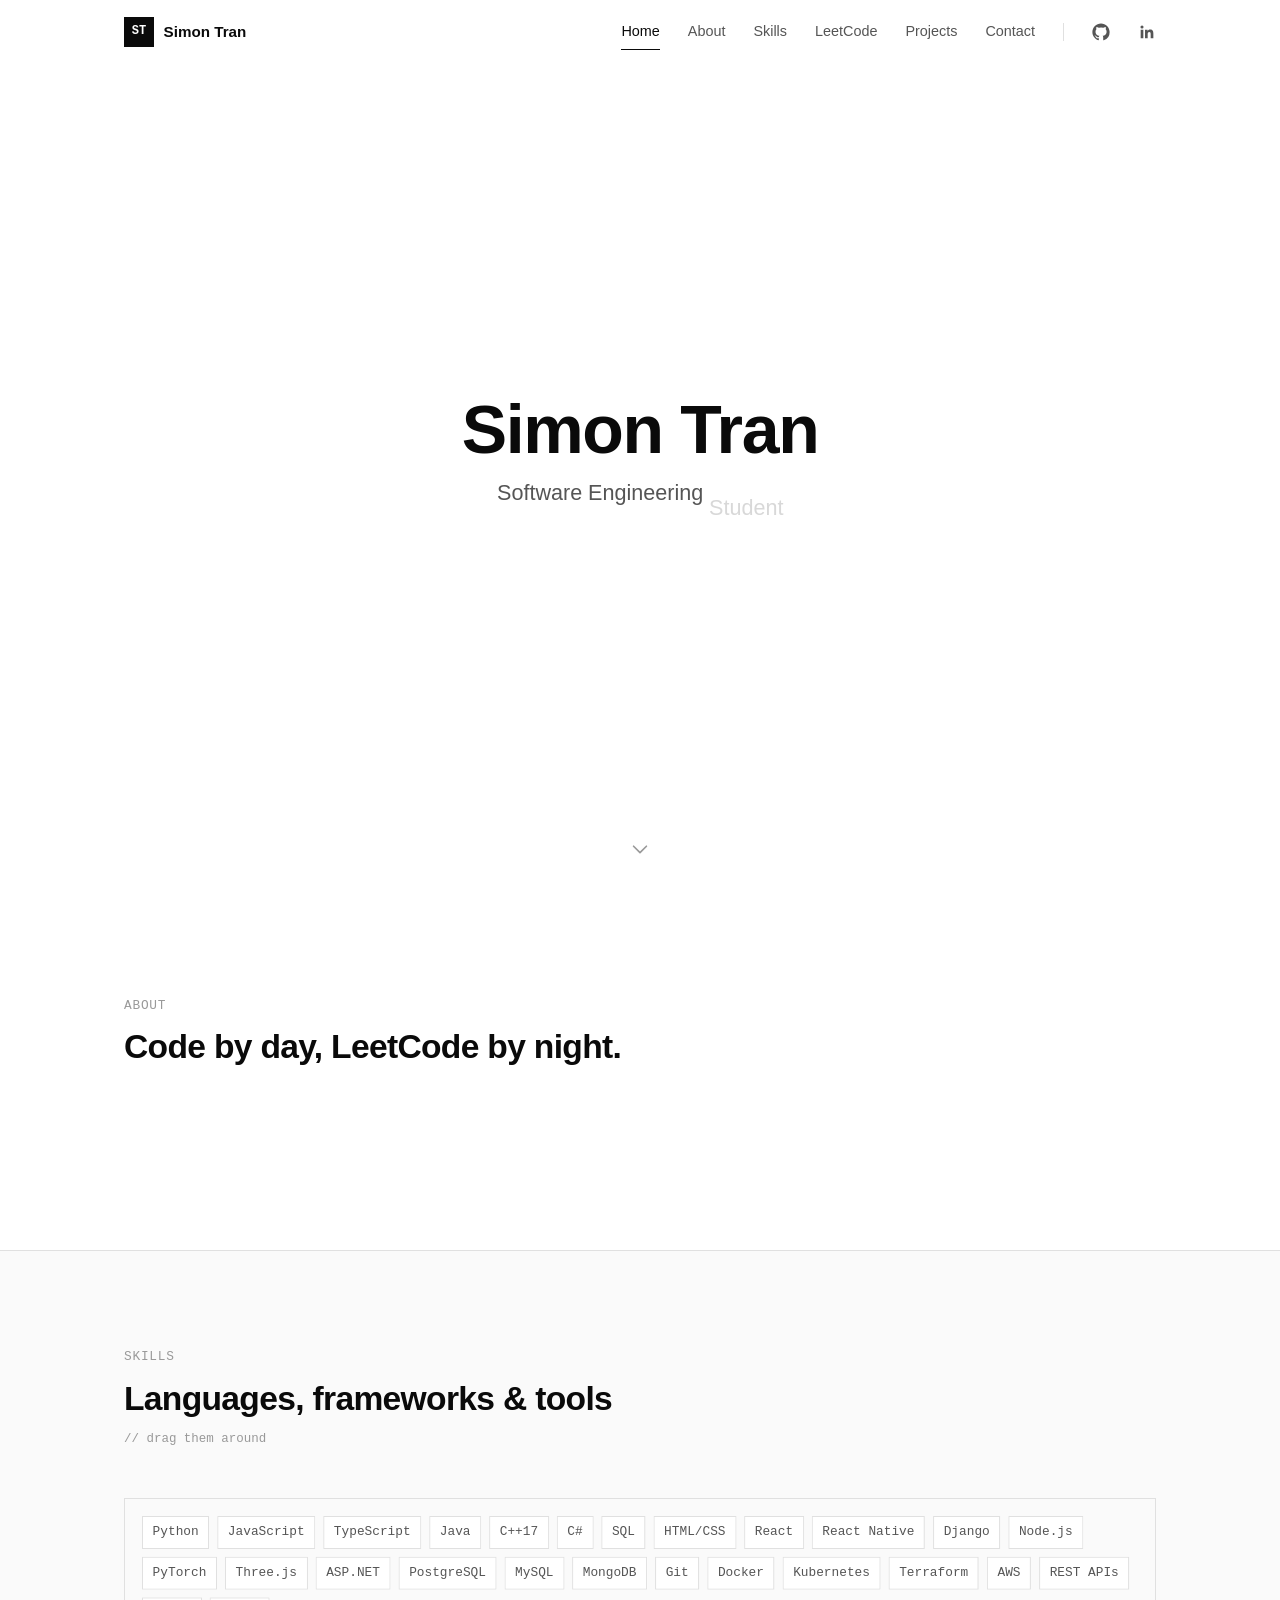
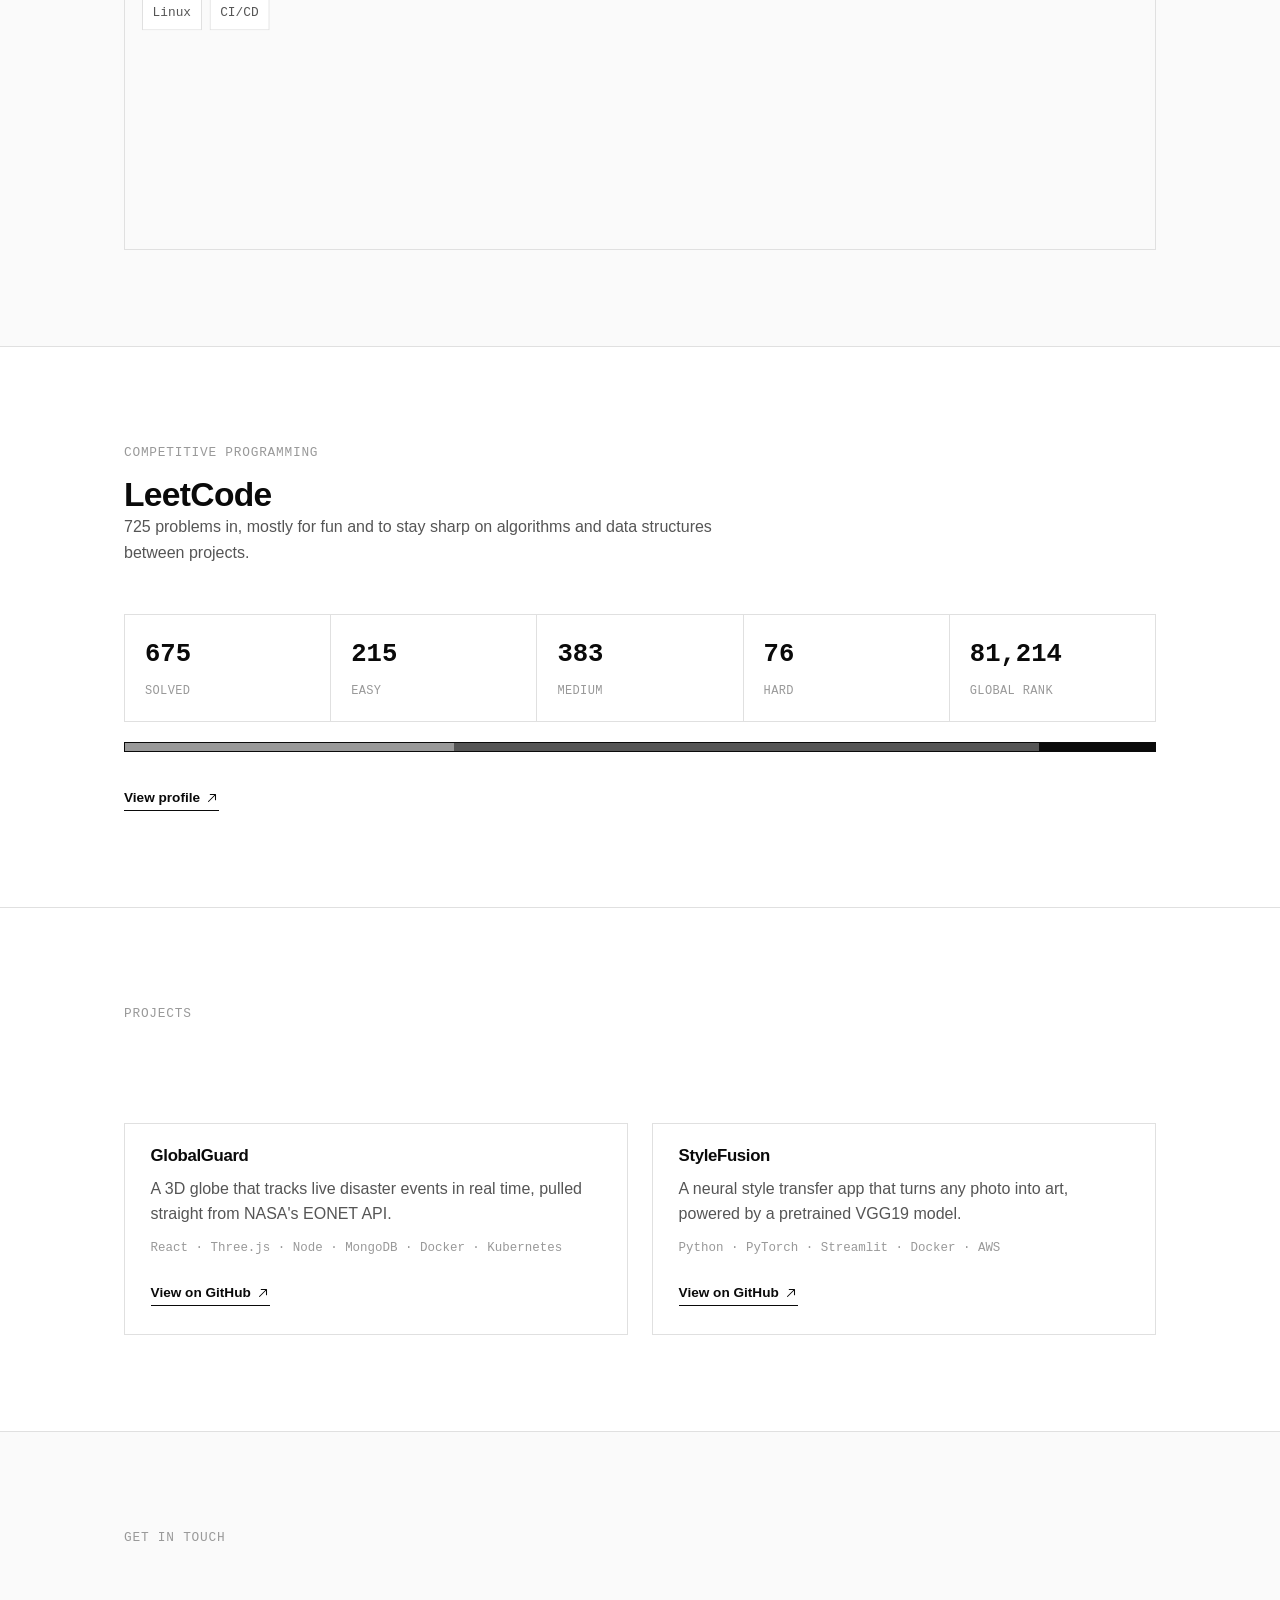
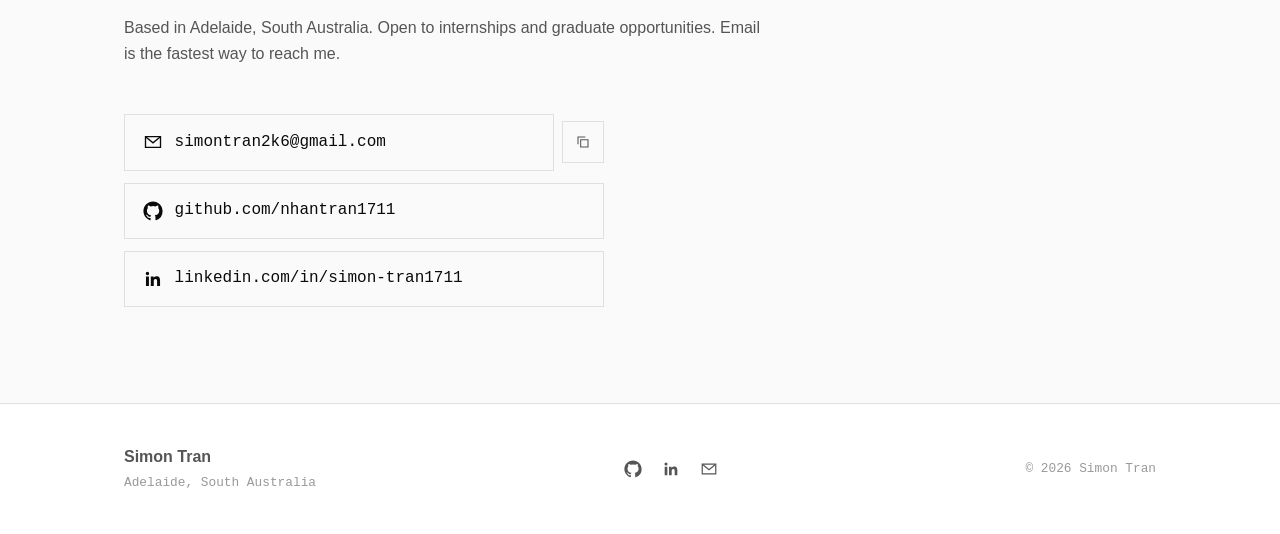
==== commit a81c6cf1: "Refactor portfolio website: Update meta tags, enhance hero section, and implement physics-based skil" ====
--- a/index.html
+++ b/index.html
@@ -8,8 +8,8 @@
     <meta name="color-scheme" content="light dark">
 
     <!-- Open Graph (social preview) -->
-    <meta property="og:title" content="Simon Tran -Software Engineer">
-    <meta property="og:description" content="Software Engineering student at Adelaide University. Portfolio, experience, and projects.">
+    <meta property="og:title" content="Simon Tran — Software Engineer">
+    <meta property="og:description" content="Software Engineering student at Adelaide University. Portfolio and projects.">
     <meta property="og:url" content="https://simontrandev.netlify.app">
     <meta property="og:type" content="website">
 
@@ -18,6 +18,7 @@
 </head>
 <body>
     <a class="skip-link" href="#main">Skip to content</a>
+    <div class="cursor-spotlight" id="cursor-spotlight" aria-hidden="true"></div>
 
     <!-- Icon sprite: no external icon library -->
     <svg xmlns="http://www.w3.org/2000/svg" class="visually-hidden" aria-hidden="true">
@@ -61,7 +62,7 @@
                 <a href="#home" class="nav__link" data-nav-link>Home</a>
                 <a href="#about" class="nav__link" data-nav-link>About</a>
                 <a href="#service" class="nav__link" data-nav-link>Skills</a>
-                <a href="#experience" class="nav__link" data-nav-link>Experience</a>
+                <a href="#leetcode" class="nav__link" data-nav-link>LeetCode</a>
                 <a href="#portfolio" class="nav__link" data-nav-link>Projects</a>
                 <a href="#contact" class="nav__link" data-nav-link>Contact</a>
                 <span class="nav__divider" aria-hidden="true"></span>
@@ -83,47 +84,23 @@
         <!-- Hero -->
         <section class="hero" id="home">
             <div class="container hero__inner">
-                <p class="hero__eyebrow mono">$ whoami</p>
-                <h1 class="hero__name">Simon Tran</h1>
-                <p class="hero__role">Software Engineering Student <span class="hero__role-sep">·</span> SWE Intern @ James Anthony Consulting</p>
-                <p class="hero__lede">
-                    Third-year software engineering student in Adelaide. I build full-stack and AI
-                    projects, and I'm pretty into competitive programming too.
-                </p>
-                <div class="hero__actions">
-                    <a class="btn btn--primary" href="#contact">Get in touch</a>
-                </div>
-                <ul class="hero__meta mono">
-                    <li>Adelaide, Australia</li>
-                    <li>B.SWE (Hons), 3rd Year</li>
-                    <li>Open to opportunities</li>
-                </ul>
-            </div>
+                <h1 class="hero__name" data-scramble>Simon Tran</h1>
+                <p class="hero__role" data-scroll-text>Software Engineering Student</p>
+            </div>
+            <a href="#about" class="hero__scroll-cue" aria-label="Scroll to content">
+                <svg width="22" height="22" class="icon-flip"><use href="#icon-chevron-up"/></svg>
+            </a>
         </section>
 
         <!-- About -->
         <section class="section" id="about">
             <div class="container about">
                 <div class="about__content" data-reveal>
-                    <p class="section-eyebrow mono">About me</p>
-                    <h2 class="section-title">Bachelor of Software Engineering (Honours)</h2>
-                    <p>
-                        I'm a third-year Bachelor of Software Engineering student at Adelaide University,
-                        based in Adelaide and always down to learn something new.
-                    </p>
-                    <p>
-                        Right now I'm interning as a <strong>Software Engineer at James Anthony
-                        Consulting</strong>, working across React Native and Django to build a
-                        compliance platform end to end.
-                    </p>
-                    <p>
-                        I also lead <strong>Peer Assisted Study Sessions</strong> for first and
-                        second-year students, and previously interned at InnovateAI building backend
-                        automation with C# and PostgreSQL.
-                    </p>
-                    <p>
-                        Outside of that, I'm usually deep in a side project or grinding competitive
-                        programming problems for fun.
+                    <p class="section-eyebrow mono">About</p>
+                    <h2 class="section-title">Code by day, LeetCode by night.</h2>
+                    <p data-scroll-text>
+                        I like building things that work, breaking things that don't, and
+                        occasionally arguing with a compiler until it agrees with me.
                     </p>
                 </div>
             </div>
@@ -135,163 +112,130 @@
                 <header class="section-head" data-reveal>
                     <p class="section-eyebrow mono">Skills</p>
                     <h2 class="section-title">Languages, frameworks &amp; tools</h2>
+                    <p class="section-note mono">// drag them around</p>
                 </header>
 
-                <div class="skills-grid">
-                    <div class="skill-group" data-reveal>
-                        <h3 class="skill-group__title mono">Languages</h3>
-                        <ul class="tag-list">
-                            <li class="tag">Python</li>
-                            <li class="tag">JavaScript</li>
-                            <li class="tag">TypeScript</li>
-                            <li class="tag">Java</li>
-                            <li class="tag">C++17</li>
-                            <li class="tag">C#</li>
-                            <li class="tag">SQL</li>
-                            <li class="tag">HTML/CSS</li>
-                        </ul>
-                    </div>
-
-                    <div class="skill-group" data-reveal>
-                        <h3 class="skill-group__title mono">Frameworks &amp; libraries</h3>
-                        <ul class="tag-list">
-                            <li class="tag">React</li>
-                            <li class="tag">React Native</li>
-                            <li class="tag">Django</li>
-                            <li class="tag">Node.js</li>
-                            <li class="tag">PyTorch</li>
-                            <li class="tag">Three.js</li>
-                            <li class="tag">ASP.NET</li>
-                        </ul>
-                    </div>
-
-                    <div class="skill-group" data-reveal>
-                        <h3 class="skill-group__title mono">Databases</h3>
-                        <ul class="tag-list">
-                            <li class="tag">PostgreSQL</li>
-                            <li class="tag">MySQL</li>
-                            <li class="tag">MongoDB</li>
-                        </ul>
-                    </div>
-
-                    <div class="skill-group" data-reveal>
-                        <h3 class="skill-group__title mono">Tools &amp; platforms</h3>
-                        <ul class="tag-list">
-                            <li class="tag">Git</li>
-                            <li class="tag">Docker</li>
-                            <li class="tag">Kubernetes</li>
-                            <li class="tag">Terraform</li>
-                            <li class="tag">AWS</li>
-                            <li class="tag">REST APIs</li>
-                            <li class="tag">Linux</li>
-                            <li class="tag">CI/CD</li>
-                        </ul>
-                    </div>
-                </div>
-            </div>
-        </section>
-
-        <!-- Experience -->
-        <section class="section" id="experience">
+                <div class="phys-arena" id="phys-arena" data-reveal>
+                    <span class="tag phys-tag">Python</span>
+                    <span class="tag phys-tag">JavaScript</span>
+                    <span class="tag phys-tag">TypeScript</span>
+                    <span class="tag phys-tag">Java</span>
+                    <span class="tag phys-tag">C++17</span>
+                    <span class="tag phys-tag">C#</span>
+                    <span class="tag phys-tag">SQL</span>
+                    <span class="tag phys-tag">HTML/CSS</span>
+                    <span class="tag phys-tag">React</span>
+                    <span class="tag phys-tag">React Native</span>
+                    <span class="tag phys-tag">Django</span>
+                    <span class="tag phys-tag">Node.js</span>
+                    <span class="tag phys-tag">PyTorch</span>
+                    <span class="tag phys-tag">Three.js</span>
+                    <span class="tag phys-tag">ASP.NET</span>
+                    <span class="tag phys-tag">PostgreSQL</span>
+                    <span class="tag phys-tag">MySQL</span>
+                    <span class="tag phys-tag">MongoDB</span>
+                    <span class="tag phys-tag">Git</span>
+                    <span class="tag phys-tag">Docker</span>
+                    <span class="tag phys-tag">Kubernetes</span>
+                    <span class="tag phys-tag">Terraform</span>
+                    <span class="tag phys-tag">AWS</span>
+                    <span class="tag phys-tag">REST APIs</span>
+                    <span class="tag phys-tag">Linux</span>
+                    <span class="tag phys-tag">CI/CD</span>
+                </div>
+                <ul class="visually-hidden">
+                    <li>Python</li><li>JavaScript</li><li>TypeScript</li><li>Java</li><li>C++17</li>
+                    <li>C#</li><li>SQL</li><li>HTML/CSS</li><li>React</li><li>React Native</li>
+                    <li>Django</li><li>Node.js</li><li>PyTorch</li><li>Three.js</li><li>ASP.NET</li>
+                    <li>PostgreSQL</li><li>MySQL</li><li>MongoDB</li><li>Git</li><li>Docker</li>
+                    <li>Kubernetes</li><li>Terraform</li><li>AWS</li><li>REST APIs</li><li>Linux</li><li>CI/CD</li>
+                </ul>
+            </div>
+        </section>
+
+        <!-- LeetCode -->
+        <section class="section" id="leetcode">
             <div class="container">
                 <header class="section-head" data-reveal>
-                    <p class="section-eyebrow mono">Experience</p>
-                    <h2 class="section-title">Experience &amp; achievements</h2>
+                    <p class="section-eyebrow mono">Competitive programming</p>
+                    <h2 class="section-title">LeetCode</h2>
+                    <p>
+                        725 problems in, mostly for fun and to stay sharp on algorithms and data structures
+                        between projects.
+                    </p>
                 </header>
 
-                <ol class="timeline">
-                    <li class="timeline__item" data-reveal>
-                        <div class="timeline__date mono">Aug 2026 – Present</div>
-                        <div class="timeline__body">
-                            <h3>Software Engineer Intern</h3>
-                            <p class="timeline__org">James Anthony Consulting, Adelaide, SA</p>
-                            <ul>
-                                <li>Building an aged-care compliance platform end to end — React Native on the front end, Django on the back.</li>
-                                <li>Writing tests, chasing down bugs, and shaping the data models and API contracts along the way.</li>
-                            </ul>
-                        </div>
-                    </li>
-
-                    <li class="timeline__item" data-reveal>
-                        <div class="timeline__date mono">Jun 2025 – Sep 2025</div>
-                        <div class="timeline__body">
-                            <h3>Software Engineer Intern</h3>
-                            <p class="timeline__org">InnovateAI, Adelaide, SA</p>
-                            <ul>
-                                <li>Built backend automation with C# and REST APIs to cut out manual admin work.</li>
-                                <li>Tuned PostgreSQL queries and backend logic to speed up a B2B SaaS platform.</li>
-                            </ul>
-                        </div>
-                    </li>
-
-                    <li class="timeline__item" data-reveal>
-                        <div class="timeline__date mono">Jan 2025 – Present</div>
-                        <div class="timeline__body">
-                            <h3>Peer Assisted Study Session Leader</h3>
-                            <p class="timeline__org">Adelaide University, Adelaide, SA</p>
-                            <ul>
-                                <li>Run weekly sessions helping students get unstuck on algorithms, recursion, and debugging in Java, Python, and C#.</li>
-                            </ul>
-                        </div>
-                    </li>
-
-                    <li class="timeline__item" data-reveal>
-                        <div class="timeline__date mono">Oct 2025 – Present</div>
-                        <div class="timeline__body">
-                            <h3>Adelaide University Competitive Programming League</h3>
-                            <ul>
-                                <li>Team-based, ICPC-style contests. Graph theory, DP, and a lot of whiteboard scribbling. Ranked top 3% of participants.</li>
-                            </ul>
-                        </div>
-                    </li>
-                </ol>
+                <div class="lc-stats" data-reveal>
+                    <div class="lc-stat">
+                        <span class="lc-stat__value mono" data-count>725</span>
+                        <span class="lc-stat__label mono">Solved</span>
+                    </div>
+                    <div class="lc-stat">
+                        <span class="lc-stat__value mono" data-count>231</span>
+                        <span class="lc-stat__label mono">Easy</span>
+                    </div>
+                    <div class="lc-stat">
+                        <span class="lc-stat__value mono" data-count>412</span>
+                        <span class="lc-stat__label mono">Medium</span>
+                    </div>
+                    <div class="lc-stat">
+                        <span class="lc-stat__value mono" data-count>82</span>
+                        <span class="lc-stat__label mono">Hard</span>
+                    </div>
+                    <div class="lc-stat">
+                        <span class="lc-stat__value mono" data-count>87,211</span>
+                        <span class="lc-stat__label mono">Global rank</span>
+                    </div>
+                </div>
+
+                <div class="lc-bar mono" aria-hidden="true">
+                    <span class="lc-bar__seg lc-bar__seg--easy" style="width: 31.9%"></span>
+                    <span class="lc-bar__seg lc-bar__seg--medium" style="width: 56.8%"></span>
+                    <span class="lc-bar__seg lc-bar__seg--hard" style="width: 11.3%"></span>
+                </div>
+
+                <a class="project-card__link" href="https://leetcode.com/u/simontran1711/" target="_blank" rel="noopener">
+                    View profile <svg width="14" height="14"><use href="#icon-arrow"/></svg>
+                </a>
             </div>
         </section>
 
         <!-- Projects -->
-        <section class="section section--alt" id="portfolio">
+        <section class="section" id="portfolio">
             <div class="container">
                 <header class="section-head" data-reveal>
                     <p class="section-eyebrow mono">Projects</p>
-                    <h2 class="section-title">Some of my projects</h2>
+                    <h2 class="section-title" data-scroll-text>Some of my projects</h2>
                 </header>
 
                 <div class="project-grid">
                     <article class="project-card" data-reveal>
-                        <div class="project-card__image">
-                            <img src="img/global.png" alt="GlobalGuard" loading="lazy">
-                        </div>
-                        <div class="project-card__body">
-                            <h3>GlobalGuard</h3>
-                            <p>A 3D globe that tracks live disaster events in real time, pulled straight from NASA's EONET API.</p>
-                            <p class="project-card__stack mono">React · Three.js · Node · MongoDB · Docker · Kubernetes</p>
-                            <a class="project-card__link" href="https://github.com/nhantran1711/3ddisasteralertvisualization" target="_blank" rel="noopener">
-                                View on GitHub <svg width="14" height="14"><use href="#icon-arrow"/></svg>
-                            </a>
-                        </div>
+                        <h3>GlobalGuard</h3>
+                        <p>A 3D globe that tracks live disaster events in real time, pulled straight from NASA's EONET API.</p>
+                        <p class="project-card__stack mono">React · Three.js · Node · MongoDB · Docker · Kubernetes</p>
+                        <a class="project-card__link" href="https://github.com/nhantran1711/3ddisasteralertvisualization" target="_blank" rel="noopener">
+                            View on GitHub <svg width="14" height="14"><use href="#icon-arrow"/></svg>
+                        </a>
                     </article>
 
                     <article class="project-card" data-reveal>
-                        <div class="project-card__image"></div>
-                        <div class="project-card__body">
-                            <h3>StyleFusion</h3>
-                            <p>A neural style transfer app that turns any photo into art, powered by a pretrained VGG19 model.</p>
-                            <p class="project-card__stack mono">Python · PyTorch · Streamlit · Docker · AWS</p>
-                            <a class="project-card__link" href="https://github.com/nhantran1711/image_transfer_style" target="_blank" rel="noopener">
-                                View on GitHub <svg width="14" height="14"><use href="#icon-arrow"/></svg>
-                            </a>
-                        </div>
+                        <h3>StyleFusion</h3>
+                        <p>A neural style transfer app that turns any photo into art, powered by a pretrained VGG19 model.</p>
+                        <p class="project-card__stack mono">Python · PyTorch · Streamlit · Docker · AWS</p>
+                        <a class="project-card__link" href="https://github.com/nhantran1711/image_transfer_style" target="_blank" rel="noopener">
+                            View on GitHub <svg width="14" height="14"><use href="#icon-arrow"/></svg>
+                        </a>
                     </article>
                 </div>
             </div>
         </section>
 
         <!-- Contact -->
-        <section class="section" id="contact">
+        <section class="section section--alt" id="contact">
             <div class="container contact">
                 <header class="section-head" data-reveal>
                     <p class="section-eyebrow mono">Get in touch</p>
-                    <h2 class="section-title">Let's talk</h2>
+                    <h2 class="section-title" data-scroll-text>Let's talk</h2>
                     <p class="contact__lede">
                         Based in Adelaide, South Australia. Open to internships and graduate opportunities.
                         Email is the fastest way to reach me.
@@ -353,3 +297,5 @@
     <script src="js/main.js"></script>
 </body>
 </html>
+</content>
+</invoke>
--- a/css/style.css
+++ b/css/style.css
@@ -1,51 +1,42 @@
 /* ============================================================
    Simon Tran — portfolio
-   Custom design system. No framework, no CDN dependencies.
+   Minimal black & white design system. No framework, no CDN.
    ============================================================ */
 
 :root {
     --bg: #ffffff;
-    --bg-alt: #f6f6f3;
+    --bg-alt: #fafafa;
     --surface: #ffffff;
-    --border: #e4e4e0;
-
-    --text: #16181a;
-    --text-muted: #5c6066;
-    --text-faint: #8b8f94;
-
-    --accent: #1f6f4d;
-    --accent-strong: #164f37;
-    --accent-soft: #eaf3ee;
-
-    --font-sans: -apple-system, BlinkMacSystemFont, "Segoe UI", Roboto, Helvetica, Arial, sans-serif;
+    --border: #e0e0e0;
+
+    --text: #0a0a0a;
+    --text-muted: #555555;
+    --text-faint: #999999;
+
+    --ink: #0a0a0a;
+    --ink-contrast: #ffffff;
+
+    --font-sans: -apple-system, BlinkMacSystemFont, "Segoe UI", Helvetica, Arial, sans-serif;
     --font-mono: ui-monospace, SFMono-Regular, "SF Mono", Menlo, Consolas, "Liberation Mono", monospace;
 
     --max-width: 1080px;
-    --radius: 6px;
-
-    --shadow-sm: 0 1px 2px rgba(20, 20, 20, 0.06);
-    --shadow-md: 0 8px 24px rgba(20, 20, 20, 0.08);
 
     color-scheme: light dark;
 }
 
 @media (prefers-color-scheme: dark) {
     :root {
-        --bg: #0d0f0e;
-        --bg-alt: #131513;
-        --surface: #141713;
-        --border: #262a26;
-
-        --text: #eceeec;
-        --text-muted: #9ba09b;
-        --text-faint: #6c706c;
-
-        --accent: #5fb98c;
-        --accent-strong: #7ecca3;
-        --accent-soft: rgba(95, 185, 140, 0.12);
-
-        --shadow-sm: 0 1px 2px rgba(0, 0, 0, 0.3);
-        --shadow-md: 0 8px 24px rgba(0, 0, 0, 0.35);
+        --bg: #0a0a0a;
+        --bg-alt: #111111;
+        --surface: #0a0a0a;
+        --border: #2a2a2a;
+
+        --text: #f2f2f2;
+        --text-muted: #a3a3a3;
+        --text-faint: #6b6b6b;
+
+        --ink: #f2f2f2;
+        --ink-contrast: #0a0a0a;
     }
 }
 
@@ -137,14 +128,33 @@
     left: 1rem;
     z-index: 1000;
     padding: 0.6em 1em;
-    background: var(--accent);
-    color: #fff;
-    border-radius: var(--radius);
+    background: var(--ink);
+    color: var(--ink-contrast);
     transition: top 0.2s ease;
 }
 
 .skip-link:focus {
     top: 1rem;
+}
+
+.cursor-spotlight {
+    position: fixed;
+    inset: 0;
+    z-index: -1;
+    pointer-events: none;
+    opacity: 0;
+    transition: opacity 0.4s ease;
+    background: radial-gradient(circle 260px at var(--sx, 50vw) var(--sy, 50vh), rgba(0, 0, 0, 0.05), transparent 70%);
+}
+
+.cursor-spotlight.is-active {
+    opacity: 1;
+}
+
+@media (prefers-color-scheme: dark) {
+    .cursor-spotlight {
+        background: radial-gradient(circle 260px at var(--sx, 50vw) var(--sy, 50vh), rgba(255, 255, 255, 0.06), transparent 70%);
+    }
 }
 
 .container {
@@ -168,7 +178,7 @@
 }
 
 .section-eyebrow {
-    color: var(--accent);
+    color: var(--text-faint);
     font-size: 0.8rem;
     letter-spacing: 0.06em;
     text-transform: uppercase;
@@ -179,37 +189,14 @@
     font-size: clamp(1.5rem, 1.1rem + 1.6vw, 2.1rem);
 }
 
-/* Buttons */
-.btn {
-    display: inline-flex;
-    align-items: center;
-    gap: 0.5em;
-    padding: 0.75em 1.5em;
-    border-radius: var(--radius);
-    font-weight: 600;
-    font-size: 0.95rem;
-    border: 1px solid transparent;
-    transition: background 0.15s ease, color 0.15s ease, border-color 0.15s ease, transform 0.15s ease;
-}
-
-.btn--primary {
-    background: var(--accent);
-    color: #fff;
-}
-
-.btn--primary:hover {
-    background: var(--accent-strong);
-    transform: translateY(-1px);
-}
-
-.btn--ghost {
-    border-color: var(--border);
-    color: var(--text);
-}
-
-.btn--ghost:hover {
-    border-color: var(--accent);
-    color: var(--accent);
+.section-note {
+    color: var(--text-faint);
+    font-size: 0.78rem;
+    margin: 0.75rem 0 0;
+}
+
+.section + .section {
+    border-top: 1px solid var(--border);
 }
 
 /* ============================================================
@@ -222,16 +209,15 @@
     left: 0;
     right: 0;
     z-index: 100;
-    background: color-mix(in srgb, var(--bg) 85%, transparent);
+    background: color-mix(in srgb, var(--bg) 90%, transparent);
     backdrop-filter: blur(10px);
     -webkit-backdrop-filter: blur(10px);
     border-bottom: 1px solid transparent;
-    transition: border-color 0.2s ease, box-shadow 0.2s ease;
+    transition: border-color 0.2s ease;
 }
 
 .site-header.is-scrolled {
     border-bottom-color: var(--border);
-    box-shadow: var(--shadow-sm);
 }
 
 .nav {
@@ -254,9 +240,9 @@
     justify-content: center;
     width: 30px;
     height: 30px;
-    border-radius: 7px;
-    background: var(--accent);
-    color: #fff;
+    border: 1px solid var(--ink);
+    background: var(--ink);
+    color: var(--ink-contrast);
     font-family: var(--font-mono);
     font-size: 0.75rem;
     font-weight: 600;
@@ -291,9 +277,8 @@
     left: 0;
     right: 0;
     bottom: -2px;
-    height: 2px;
-    background: var(--accent);
-    border-radius: 2px;
+    height: 1px;
+    background: var(--ink);
 }
 
 .nav__divider {
@@ -305,11 +290,11 @@
 .nav__icon-link {
     display: inline-flex;
     color: var(--text-muted);
-    transition: color 0.15s ease;
+    transition: color 0.15s ease, transform 0.15s ease;
 }
 
 .nav__icon-link:hover {
-    color: var(--accent);
+    color: var(--text);
 }
 
 .nav__toggle {
@@ -366,13 +351,22 @@
    ============================================================ */
 
 .hero {
-    padding: calc(64px + 6rem) 0 6rem;
-}
-
-.hero__eyebrow {
-    color: var(--accent);
-    font-size: 0.9rem;
-    margin: 0 0 1rem;
+    position: relative;
+    display: flex;
+    align-items: center;
+    min-height: 100vh;
+    min-height: 100dvh;
+    padding: 6rem 0;
+    text-align: center;
+}
+
+.hero__inner {
+    margin: 0 auto;
+}
+
+.sr-word {
+    display: inline-block;
+    will-change: opacity, transform;
 }
 
 .hero__name {
@@ -383,36 +377,41 @@
 .hero__role {
     font-size: clamp(1.1rem, 1rem + 0.6vw, 1.35rem);
     color: var(--text-muted);
-    margin: 0 0 1.25rem;
-}
-
-.hero__role-sep {
+    margin: 0;
+}
+
+.hero__scroll-cue {
+    position: absolute;
+    left: 50%;
+    bottom: 2.5rem;
+    transform: translateX(-50%);
+    display: inline-flex;
     color: var(--text-faint);
-}
-
-.hero__lede {
-    max-width: 560px;
-    font-size: 1.05rem;
-}
-
-.hero__actions {
-    display: flex;
-    flex-wrap: wrap;
-    gap: 0.9rem;
-    margin: 1.75rem 0 2.5rem;
-}
-
-.hero__meta {
-    display: flex;
-    flex-wrap: wrap;
-    gap: 0.5rem 1.5rem;
-    font-size: 0.8rem;
-    color: var(--text-faint);
-}
-
-.hero__meta li::before {
-    content: "// ";
-    color: var(--border);
+    animation: hero-scroll-bounce 2s ease-in-out infinite;
+    transition: color 0.15s ease;
+}
+
+.hero__scroll-cue:hover {
+    color: var(--text);
+}
+
+.icon-flip {
+    transform: rotate(180deg);
+}
+
+@keyframes hero-scroll-bounce {
+    0%, 100% {
+        transform: translate(-50%, 0);
+    }
+    50% {
+        transform: translate(-50%, 6px);
+    }
+}
+
+@media (max-height: 480px) {
+    .hero__scroll-cue {
+        display: none;
+    }
 }
 
 /* ============================================================
@@ -430,99 +429,109 @@
 /* ============================================================
    Skills
    ============================================================ */
-
-.skills-grid {
-    display: grid;
-    grid-template-columns: repeat(auto-fit, minmax(220px, 1fr));
-    gap: 2.5rem;
-}
-
-.skill-group__title {
-    font-size: 0.8rem;
-    color: var(--text-faint);
-    letter-spacing: 0.04em;
-    text-transform: uppercase;
-    margin: 0 0 1rem;
-    font-weight: 600;
-}
-
-.tag-list {
-    display: flex;
-    flex-wrap: wrap;
-    gap: 0.5rem;
-}
 
 .tag {
     font-family: var(--font-mono);
     font-size: 0.8rem;
     padding: 0.4em 0.75em;
-    border-radius: 5px;
-    background: var(--accent-soft);
-    color: var(--accent-strong);
-}
-
-/* ============================================================
-   Experience timeline
-   ============================================================ */
-
-.timeline {
-    display: flex;
-    flex-direction: column;
-    gap: 2.5rem;
+    border: 1px solid var(--border);
+    color: var(--text-muted);
+}
+
+.phys-arena {
+    position: relative;
+    display: flex;
+    flex-wrap: wrap;
+    align-content: flex-start;
+    gap: 0.5rem;
+    height: 22rem;
+    border: 1px solid var(--border);
+    padding: 1rem;
+    overflow: hidden;
+    cursor: grab;
+}
+
+.phys-tag {
+    background: var(--bg);
+    user-select: none;
+    touch-action: none;
+    will-change: transform;
+    cursor: grab;
+    transition: border-color 0.15s ease;
+}
+
+.phys-tag:hover {
+    border-color: var(--ink);
+}
+
+.phys-arena.is-ready .phys-tag {
+    position: absolute;
+    left: 0;
+    top: 0;
+}
+
+.phys-tag.is-dragging {
+    border-color: var(--ink);
+    color: var(--text);
+    cursor: grabbing;
+    z-index: 10;
+}
+
+/* ============================================================
+   LeetCode
+   ============================================================ */
+
+.lc-stats {
+    display: grid;
+    grid-template-columns: repeat(auto-fit, minmax(120px, 1fr));
+    border-top: 1px solid var(--border);
     border-left: 1px solid var(--border);
-}
-
-.timeline__item {
-    position: relative;
-    padding-left: 2rem;
-}
-
-.timeline__item::before {
-    content: "";
-    position: absolute;
-    left: -5px;
-    top: 0.4rem;
-    width: 9px;
-    height: 9px;
-    border-radius: 50%;
-    background: var(--accent);
-}
-
-.timeline__date {
-    font-size: 0.8rem;
-    color: var(--accent);
-    margin-bottom: 0.4rem;
-}
-
-.timeline__body h3 {
-    font-size: 1.1rem;
-    margin-bottom: 0.2rem;
-}
-
-.timeline__org {
-    font-size: 0.9rem;
-    color: var(--text-faint);
-    margin-bottom: 0.6rem;
-}
-
-.timeline__body ul {
+    margin: 2.5rem 0 1.25rem;
+}
+
+.lc-stat {
     display: flex;
     flex-direction: column;
     gap: 0.4rem;
-}
-
-.timeline__body li {
-    position: relative;
-    padding-left: 1.1rem;
-    color: var(--text-muted);
-    font-size: 0.95rem;
-}
-
-.timeline__body li::before {
-    content: "–";
-    position: absolute;
-    left: 0;
+    padding: 1.25rem 1.25rem;
+    border-right: 1px solid var(--border);
+    border-bottom: 1px solid var(--border);
+}
+
+.lc-stat__value {
+    font-size: 1.6rem;
+    font-weight: 600;
+}
+
+.lc-stat__label {
+    font-size: 0.75rem;
     color: var(--text-faint);
+    letter-spacing: 0.03em;
+    text-transform: uppercase;
+}
+
+.lc-bar {
+    display: flex;
+    height: 10px;
+    border: 1px solid var(--ink);
+    overflow: hidden;
+    margin-bottom: 2rem;
+}
+
+.lc-bar__seg {
+    height: 100%;
+}
+
+.lc-bar__seg--easy {
+    background: var(--text-faint);
+}
+
+.lc-bar__seg--medium {
+    background: var(--text-muted);
+}
+
+.lc-bar__seg--hard {
+    background: var(--ink);
 }
 
 /* ============================================================
@@ -532,53 +541,29 @@
 .project-grid {
     display: grid;
     grid-template-columns: repeat(auto-fit, minmax(280px, 1fr));
-    gap: 1.75rem;
+    gap: 1.5rem;
 }
 
 .project-card {
     background: var(--surface);
     border: 1px solid var(--border);
-    border-radius: var(--radius);
-    overflow: hidden;
-    transition: transform 0.2s ease, box-shadow 0.2s ease, border-color 0.2s ease;
+    padding: 1.5rem 1.6rem 1.75rem;
+    transition: border-color 0.2s ease;
 }
 
 .project-card:hover {
-    transform: translateY(-3px);
-    box-shadow: var(--shadow-md);
-    border-color: var(--border);
-}
-
-.project-card__image {
-    aspect-ratio: 16 / 10;
-    overflow: hidden;
-    background: var(--bg-alt);
-}
-
-.project-card__image img {
-    width: 100%;
-    height: 100%;
-    object-fit: cover;
-    transition: transform 0.3s ease;
-}
-
-.project-card:hover .project-card__image img {
-    transform: scale(1.04);
-}
-
-.project-card__body {
-    padding: 1.25rem 1.4rem 1.5rem;
-}
-
-.project-card__body h3 {
+    border-color: var(--ink);
+}
+
+.project-card h3 {
     font-size: 1.05rem;
-    margin-bottom: 0.4rem;
+    margin-bottom: 0.5rem;
 }
 
 .project-card__stack {
     font-size: 0.78rem;
     color: var(--text-faint);
-    margin-bottom: 0.9rem;
+    margin-bottom: 1rem;
 }
 
 .project-card__link {
@@ -587,11 +572,14 @@
     gap: 0.4em;
     font-size: 0.85rem;
     font-weight: 600;
-    color: var(--accent);
+    color: var(--text);
+    border-bottom: 1px solid var(--text);
+    padding-bottom: 0.1em;
 }
 
 .project-card__link:hover {
-    color: var(--accent-strong);
+    color: var(--text-muted);
+    border-color: var(--text-muted);
 }
 
 /* ============================================================
@@ -622,15 +610,14 @@
     flex: 1;
     padding: 0.9rem 1.1rem;
     border: 1px solid var(--border);
-    border-radius: var(--radius);
-    color: var(--text);
-    transition: border-color 0.15s ease, color 0.15s ease, background 0.15s ease;
+    color: var(--text);
+    transition: border-color 0.15s ease, background 0.15s ease, color 0.15s ease;
 }
 
 .contact-link:hover {
-    border-color: var(--accent);
-    color: var(--accent);
-    background: var(--accent-soft);
+    border-color: var(--ink);
+    background: var(--ink);
+    color: var(--ink-contrast);
 }
 
 .contact-link__copy {
@@ -640,19 +627,18 @@
     width: 42px;
     height: 42px;
     border: 1px solid var(--border);
-    border-radius: var(--radius);
     color: var(--text-muted);
     transition: border-color 0.15s ease, color 0.15s ease;
 }
 
 .contact-link__copy:hover {
-    border-color: var(--accent);
-    color: var(--accent);
+    border-color: var(--ink);
+    color: var(--text);
 }
 
 .contact-link__copy.is-copied {
-    color: var(--accent);
-    border-color: var(--accent);
+    color: var(--text);
+    border-color: var(--ink);
 }
 
 /* ============================================================
@@ -689,8 +675,13 @@
     color: var(--text-muted);
 }
 
+.footer__social a {
+    display: inline-flex;
+    transition: color 0.15s ease, transform 0.15s ease;
+}
+
 .footer__social a:hover {
-    color: var(--accent);
+    color: var(--text);
 }
 
 .footer__copy {
@@ -712,10 +703,9 @@
     display: inline-flex;
     align-items: center;
     justify-content: center;
-    background: var(--accent);
-    color: #fff;
-    border-radius: 50%;
-    box-shadow: var(--shadow-md);
+    background: var(--ink);
+    color: var(--ink-contrast);
+    border: 1px solid var(--ink);
     opacity: 0;
     visibility: hidden;
     transform: translateY(8px);
@@ -758,6 +748,11 @@
     }
 
     .hero {
-        padding: calc(64px + 3.5rem) 0 3.5rem;
-    }
-}
+        padding: 4rem 0;
+    }
+
+    .phys-arena {
+        height: 15rem;
+    }
+}
+</content>
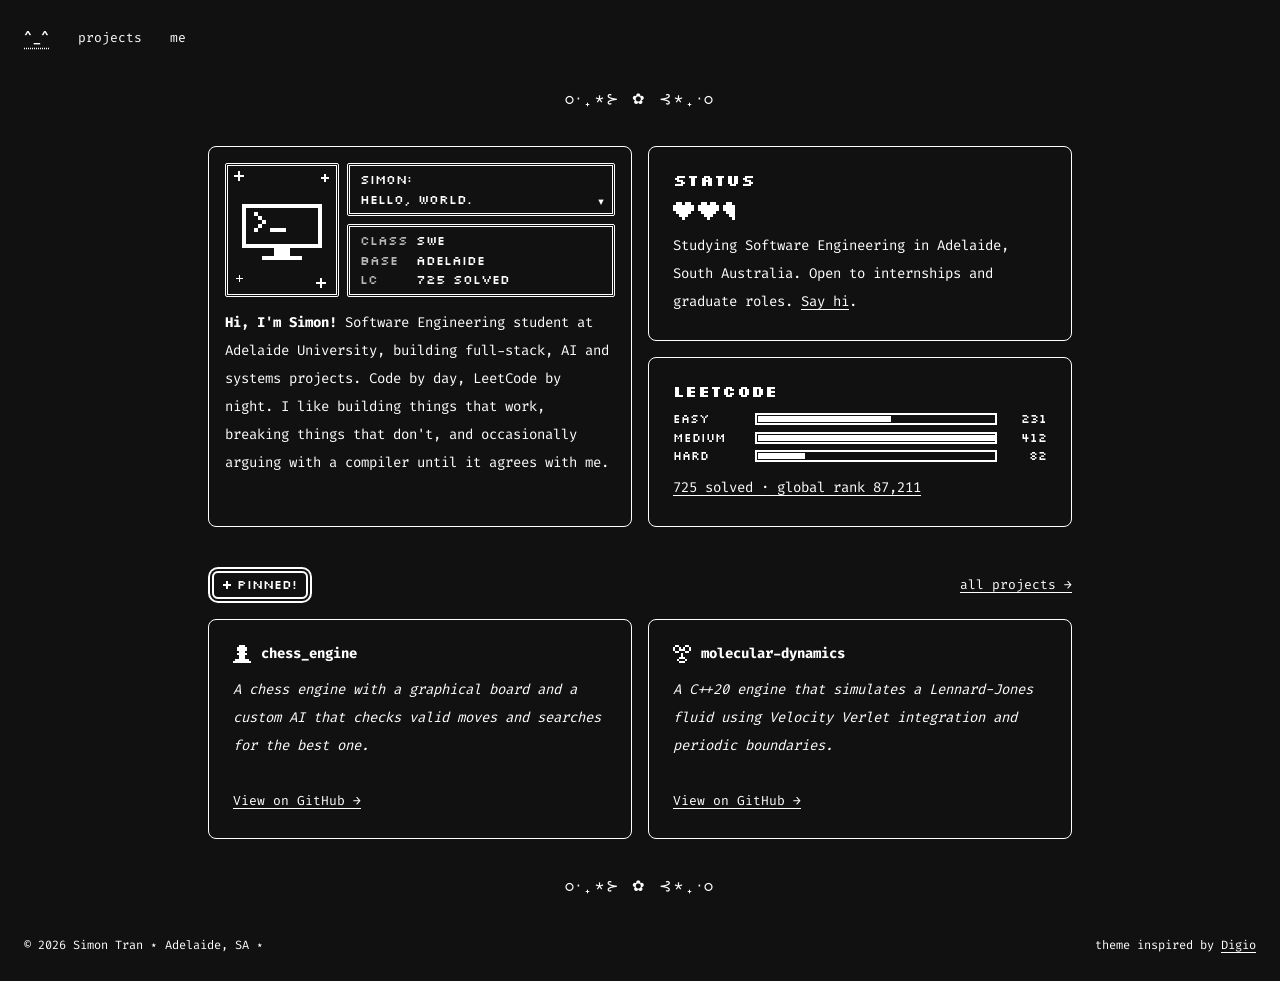
==== commit 08ef1676: "feat: add new "me" and "projects" pages with pixel-art graphics and updated JavaScript functionality" ====
--- a/index.html
+++ b/index.html
@@ -2,300 +2,137 @@
 <html lang="en">
 <head>
     <meta charset="utf-8">
-    <title>Simon Tran — Software Engineer</title>
     <meta name="viewport" content="width=device-width, initial-scale=1.0">
+    <title>Simon Tran ˚₊‧ software engineer</title>
     <meta name="description" content="Simon Tran — Software Engineering student at Adelaide University, building full-stack, AI, and systems projects.">
-    <meta name="color-scheme" content="light dark">
-
-    <!-- Open Graph (social preview) -->
+    <meta name="color-scheme" content="dark">
     <meta property="og:title" content="Simon Tran — Software Engineer">
     <meta property="og:description" content="Software Engineering student at Adelaide University. Portfolio and projects.">
     <meta property="og:url" content="https://simontrandev.netlify.app">
     <meta property="og:type" content="website">
-
     <link href="img/favicon.svg" rel="icon" type="image/svg+xml">
+    <link rel="preconnect" href="https://fonts.googleapis.com">
+    <link rel="preconnect" href="https://fonts.gstatic.com" crossorigin>
+    <link href="https://fonts.googleapis.com/css2?family=Fira+Code:wght@400;500;600;700&family=Silkscreen&display=swap" rel="stylesheet">
     <link href="css/style.css" rel="stylesheet">
 </head>
 <body>
     <a class="skip-link" href="#main">Skip to content</a>
-    <div class="cursor-spotlight" id="cursor-spotlight" aria-hidden="true"></div>
 
-    <!-- Icon sprite: no external icon library -->
-    <svg xmlns="http://www.w3.org/2000/svg" class="visually-hidden" aria-hidden="true">
-        <symbol id="icon-github" viewBox="0 0 24 24">
-            <path fill="currentColor" d="M12 .5C5.65.5.5 5.66.5 12.02c0 5.1 3.29 9.42 7.86 10.95.57.1.78-.25.78-.55v-2.1c-3.2.7-3.87-1.36-3.87-1.36-.53-1.34-1.29-1.7-1.29-1.7-1.05-.72.08-.71.08-.71 1.17.08 1.78 1.2 1.78 1.2 1.03 1.77 2.71 1.26 3.37.96.1-.75.4-1.26.73-1.55-2.55-.29-5.24-1.28-5.24-5.7 0-1.26.45-2.28 1.19-3.09-.12-.29-.52-1.47.11-3.06 0 0 .97-.31 3.18 1.18a10.9 10.9 0 0 1 5.79 0c2.2-1.49 3.17-1.18 3.17-1.18.63 1.59.23 2.77.11 3.06.74.81 1.19 1.83 1.19 3.09 0 4.43-2.7 5.4-5.27 5.69.41.36.78 1.08.78 2.17v3.22c0 .3.2.66.79.55A11.53 11.53 0 0 0 23.5 12.02C23.5 5.66 18.35.5 12 .5Z"/>
-        </symbol>
-        <symbol id="icon-linkedin" viewBox="0 0 24 24">
-            <path fill="currentColor" d="M20.45 20.45h-3.55v-5.57c0-1.33-.02-3.03-1.85-3.03-1.86 0-2.14 1.45-2.14 2.94v5.66H9.36V9h3.41v1.56h.05c.48-.9 1.64-1.85 3.38-1.85 3.6 0 4.27 2.37 4.27 5.46v6.28ZM5.34 7.43a2.06 2.06 0 1 1 0-4.12 2.06 2.06 0 0 1 0 4.12ZM7.12 20.45H3.56V9h3.56v11.45Z"/>
-        </symbol>
-        <symbol id="icon-mail" viewBox="0 0 24 24">
-            <path fill="none" stroke="currentColor" stroke-width="1.6" d="M3 5.5h18v13H3z"/>
-            <path fill="none" stroke="currentColor" stroke-width="1.6" d="m3.5 6 8.5 7 8.5-7"/>
-        </symbol>
-        <symbol id="icon-arrow" viewBox="0 0 24 24">
-            <path fill="none" stroke="currentColor" stroke-width="1.8" stroke-linecap="round" stroke-linejoin="round" d="M6 18 18 6M9 6h9v9"/>
-        </symbol>
-        <symbol id="icon-chevron-up" viewBox="0 0 24 24">
-            <path fill="none" stroke="currentColor" stroke-width="1.8" stroke-linecap="round" stroke-linejoin="round" d="m5 15 7-7 7 7"/>
-        </symbol>
-        <symbol id="icon-menu" viewBox="0 0 24 24">
-            <path fill="none" stroke="currentColor" stroke-width="1.8" stroke-linecap="round" d="M3 6h18M3 12h18M3 18h18"/>
-        </symbol>
-        <symbol id="icon-close" viewBox="0 0 24 24">
-            <path fill="none" stroke="currentColor" stroke-width="1.8" stroke-linecap="round" d="M5 5l14 14M19 5 5 19"/>
-        </symbol>
-        <symbol id="icon-copy" viewBox="0 0 24 24">
-            <path fill="none" stroke="currentColor" stroke-width="1.6" d="M8.5 8.5h11v11h-11z"/>
-            <path fill="none" stroke="currentColor" stroke-width="1.6" d="M4.5 15.5v-11h11"/>
-        </symbol>
-    </svg>
-
-    <!-- Nav -->
-    <header class="site-header" id="site-header">
-        <div class="container nav">
-            <a href="#home" class="nav__brand">
-                <span class="nav__mark">ST</span>
-                <span class="nav__name">Simon Tran</span>
-            </a>
-
-            <nav class="nav__links" id="nav-links" aria-label="Primary">
-                <a href="#home" class="nav__link" data-nav-link>Home</a>
-                <a href="#about" class="nav__link" data-nav-link>About</a>
-                <a href="#service" class="nav__link" data-nav-link>Skills</a>
-                <a href="#leetcode" class="nav__link" data-nav-link>LeetCode</a>
-                <a href="#portfolio" class="nav__link" data-nav-link>Projects</a>
-                <a href="#contact" class="nav__link" data-nav-link>Contact</a>
-                <span class="nav__divider" aria-hidden="true"></span>
-                <a href="https://github.com/nhantran1711" class="nav__icon-link" target="_blank" rel="noopener" aria-label="GitHub">
-                    <svg width="18" height="18"><use href="#icon-github"/></svg>
-                </a>
-                <a href="https://www.linkedin.com/in/simon-tran1711/" class="nav__icon-link" target="_blank" rel="noopener" aria-label="LinkedIn">
-                    <svg width="18" height="18"><use href="#icon-linkedin"/></svg>
-                </a>
-            </nav>
-
-            <button class="nav__toggle" id="nav-toggle" aria-label="Toggle menu" aria-expanded="false" aria-controls="nav-links">
-                <svg width="22" height="22"><use href="#icon-menu"/></svg>
-            </button>
-        </div>
+    <header class="site-header">
+        <nav aria-label="Primary">
+            <ul>
+                <li><a href="index.html" class="nav-home" aria-current="page" aria-label="Home">^_^</a></li>
+                <li><a href="projects.html">projects</a></li>
+                <li><a href="me.html">me</a></li>
+            </ul>
+        </nav>
     </header>
 
-    <main id="main">
-        <!-- Hero -->
-        <section class="hero" id="home">
-            <div class="container hero__inner">
-                <h1 class="hero__name" data-scramble>Simon Tran</h1>
-                <p class="hero__role" data-scroll-text>Software Engineering Student</p>
-            </div>
-            <a href="#about" class="hero__scroll-cue" aria-label="Scroll to content">
-                <svg width="22" height="22" class="icon-flip"><use href="#icon-chevron-up"/></svg>
-            </a>
-        </section>
+    <div class="divider" aria-hidden="true">○‧₊*⊱ ✿ ⊰*₊‧○</div>
 
-        <!-- About -->
-        <section class="section" id="about">
-            <div class="container about">
-                <div class="about__content" data-reveal>
-                    <p class="section-eyebrow mono">About</p>
-                    <h2 class="section-title">Code by day, LeetCode by night.</h2>
-                    <p data-scroll-text>
-                        I like building things that work, breaking things that don't, and
-                        occasionally arguing with a compiler until it agrees with me.
-                    </p>
-                </div>
-            </div>
-        </section>
-
-        <!-- Skills -->
-        <section class="section section--alt" id="service">
-            <div class="container">
-                <header class="section-head" data-reveal>
-                    <p class="section-eyebrow mono">Skills</p>
-                    <h2 class="section-title">Languages, frameworks &amp; tools</h2>
-                    <p class="section-note mono">// drag them around</p>
-                </header>
-
-                <div class="phys-arena" id="phys-arena" data-reveal>
-                    <span class="tag phys-tag">Python</span>
-                    <span class="tag phys-tag">JavaScript</span>
-                    <span class="tag phys-tag">TypeScript</span>
-                    <span class="tag phys-tag">Java</span>
-                    <span class="tag phys-tag">C++17</span>
-                    <span class="tag phys-tag">C#</span>
-                    <span class="tag phys-tag">SQL</span>
-                    <span class="tag phys-tag">HTML/CSS</span>
-                    <span class="tag phys-tag">React</span>
-                    <span class="tag phys-tag">React Native</span>
-                    <span class="tag phys-tag">Django</span>
-                    <span class="tag phys-tag">Node.js</span>
-                    <span class="tag phys-tag">PyTorch</span>
-                    <span class="tag phys-tag">Three.js</span>
-                    <span class="tag phys-tag">ASP.NET</span>
-                    <span class="tag phys-tag">PostgreSQL</span>
-                    <span class="tag phys-tag">MySQL</span>
-                    <span class="tag phys-tag">MongoDB</span>
-                    <span class="tag phys-tag">Git</span>
-                    <span class="tag phys-tag">Docker</span>
-                    <span class="tag phys-tag">Kubernetes</span>
-                    <span class="tag phys-tag">Terraform</span>
-                    <span class="tag phys-tag">AWS</span>
-                    <span class="tag phys-tag">REST APIs</span>
-                    <span class="tag phys-tag">Linux</span>
-                    <span class="tag phys-tag">CI/CD</span>
-                </div>
-                <ul class="visually-hidden">
-                    <li>Python</li><li>JavaScript</li><li>TypeScript</li><li>Java</li><li>C++17</li>
-                    <li>C#</li><li>SQL</li><li>HTML/CSS</li><li>React</li><li>React Native</li>
-                    <li>Django</li><li>Node.js</li><li>PyTorch</li><li>Three.js</li><li>ASP.NET</li>
-                    <li>PostgreSQL</li><li>MySQL</li><li>MongoDB</li><li>Git</li><li>Docker</li>
-                    <li>Kubernetes</li><li>Terraform</li><li>AWS</li><li>REST APIs</li><li>Linux</li><li>CI/CD</li>
-                </ul>
-            </div>
-        </section>
-
-        <!-- LeetCode -->
-        <section class="section" id="leetcode">
-            <div class="container">
-                <header class="section-head" data-reveal>
-                    <p class="section-eyebrow mono">Competitive programming</p>
-                    <h2 class="section-title">LeetCode</h2>
-                    <p>
-                        725 problems in, mostly for fun and to stay sharp on algorithms and data structures
-                        between projects.
-                    </p>
-                </header>
-
-                <div class="lc-stats" data-reveal>
-                    <div class="lc-stat">
-                        <span class="lc-stat__value mono" data-count>725</span>
-                        <span class="lc-stat__label mono">Solved</span>
+    <main id="main" class="wrap">
+        <div class="grid-2">
+            <!-- intro -->
+            <section class="card card--tight" aria-labelledby="intro-title">
+                <div class="portrait">
+                    <div class="portrait__art">
+                        <span class="px spark spark--a" data-px="sparkle" data-scale="2"></span>
+                        <span class="px spark spark--b" data-px="sparkle" data-scale="1.6"></span>
+                        <span class="px spark spark--c" data-px="sparkle" data-scale="2"></span>
+                        <span class="px spark spark--d" data-px="sparkle" data-scale="1.4"></span>
+                        <span class="px" data-px="monitor" data-scale="4"></span>
                     </div>
-                    <div class="lc-stat">
-                        <span class="lc-stat__value mono" data-count>231</span>
-                        <span class="lc-stat__label mono">Easy</span>
+                    <div class="box">
+                        simon:<br>hello, world.
+                        <span class="box__arrow" aria-hidden="true">▼</span>
                     </div>
-                    <div class="lc-stat">
-                        <span class="lc-stat__value mono" data-count>412</span>
-                        <span class="lc-stat__label mono">Medium</span>
-                    </div>
-                    <div class="lc-stat">
-                        <span class="lc-stat__value mono" data-count>82</span>
-                        <span class="lc-stat__label mono">Hard</span>
-                    </div>
-                    <div class="lc-stat">
-                        <span class="lc-stat__value mono" data-count>87,211</span>
-                        <span class="lc-stat__label mono">Global rank</span>
+                    <div class="box">
+                        <dl>
+                            <dt>class</dt><dd>swe</dd>
+                            <dt>base</dt><dd>adelaide</dd>
+                            <dt>lc</dt><dd>725 solved</dd>
+                        </dl>
                     </div>
                 </div>
+                <div>
+                    <strong id="intro-title">Hi, I'm Simon!</strong>
+                    Software Engineering student at Adelaide University, building full-stack, AI
+                    and systems projects. Code by day, LeetCode by night. I like building things that
+                    work, breaking things that don't, and occasionally arguing with a compiler until it
+                    agrees with me.
+                </div>
+            </section>
 
-                <div class="lc-bar mono" aria-hidden="true">
-                    <span class="lc-bar__seg lc-bar__seg--easy" style="width: 31.9%"></span>
-                    <span class="lc-bar__seg lc-bar__seg--medium" style="width: 56.8%"></span>
-                    <span class="lc-bar__seg lc-bar__seg--hard" style="width: 11.3%"></span>
-                </div>
+            <div class="stack">
+                <!-- status -->
+                <section class="card" aria-labelledby="status-title">
+                    <h2 class="pixel-title" id="status-title">status</h2>
+                    <div class="hearts" aria-hidden="true">
+                        <span class="px" data-px="heart" data-scale="3"></span>
+                        <span class="px" data-px="heart" data-scale="3"></span>
+                        <span class="px" data-px="heartHalf" data-scale="3"></span>
+                    </div>
+                    <p>
+                        Studying Software Engineering in Adelaide, South Australia. Open to internships and
+                        graduate roles. <a href="me.html">Say hi</a>.
+                    </p>
+                </section>
 
-                <a class="project-card__link" href="https://leetcode.com/u/simontran1711/" target="_blank" rel="noopener">
-                    View profile <svg width="14" height="14"><use href="#icon-arrow"/></svg>
-                </a>
+                <!-- leetcode -->
+                <section class="card" aria-labelledby="lc-title">
+                    <h2 class="pixel-title" id="lc-title">leetcode</h2>
+                    <div class="hp" role="list" aria-label="LeetCode problems solved by difficulty">
+                        <div class="hp__row" role="listitem">
+                            <span>easy</span>
+                            <span class="hp__track"><span class="hp__fill" style="--w: 56%"></span></span>
+                            <span class="hp__num">231</span>
+                        </div>
+                        <div class="hp__row" role="listitem">
+                            <span>medium</span>
+                            <span class="hp__track"><span class="hp__fill" style="--w: 100%"></span></span>
+                            <span class="hp__num">412</span>
+                        </div>
+                        <div class="hp__row" role="listitem">
+                            <span>hard</span>
+                            <span class="hp__track"><span class="hp__fill" style="--w: 20%"></span></span>
+                            <span class="hp__num">82</span>
+                        </div>
+                    </div>
+                    <p>
+                        <a href="https://leetcode.com/u/simontran1711/" target="_blank" rel="noopener">725 solved · global rank 87,211</a>
+                    </p>
+                </section>
             </div>
-        </section>
+        </div>
 
-        <!-- Projects -->
-        <section class="section" id="portfolio">
-            <div class="container">
-                <header class="section-head" data-reveal>
-                    <p class="section-eyebrow mono">Projects</p>
-                    <h2 class="section-title" data-scroll-text>Some of my projects</h2>
-                </header>
+        <!-- pinned -->
+        <div class="section-head">
+            <span class="badge"><span class="px" data-px="sparkle" data-scale="1.6"></span>pinned!</span>
+            <a class="see-all" href="projects.html">all projects →</a>
+        </div>
 
-                <div class="project-grid">
-                    <article class="project-card" data-reveal>
-                        <h3>GlobalGuard</h3>
-                        <p>A 3D globe that tracks live disaster events in real time, pulled straight from NASA's EONET API.</p>
-                        <p class="project-card__stack mono">React · Three.js · Node · MongoDB · Docker · Kubernetes</p>
-                        <a class="project-card__link" href="https://github.com/nhantran1711/3ddisasteralertvisualization" target="_blank" rel="noopener">
-                            View on GitHub <svg width="14" height="14"><use href="#icon-arrow"/></svg>
-                        </a>
-                    </article>
-
-                    <article class="project-card" data-reveal>
-                        <h3>StyleFusion</h3>
-                        <p>A neural style transfer app that turns any photo into art, powered by a pretrained VGG19 model.</p>
-                        <p class="project-card__stack mono">Python · PyTorch · Streamlit · Docker · AWS</p>
-                        <a class="project-card__link" href="https://github.com/nhantran1711/image_transfer_style" target="_blank" rel="noopener">
-                            View on GitHub <svg width="14" height="14"><use href="#icon-arrow"/></svg>
-                        </a>
-                    </article>
-                </div>
-            </div>
-        </section>
-
-        <!-- Contact -->
-        <section class="section section--alt" id="contact">
-            <div class="container contact">
-                <header class="section-head" data-reveal>
-                    <p class="section-eyebrow mono">Get in touch</p>
-                    <h2 class="section-title" data-scroll-text>Let's talk</h2>
-                    <p class="contact__lede">
-                        Based in Adelaide, South Australia. Open to internships and graduate opportunities.
-                        Email is the fastest way to reach me.
-                    </p>
-                </header>
-
-                <ul class="contact__list" data-reveal>
-                    <li>
-                        <a class="contact-link" href="mailto:simontran2k6@gmail.com">
-                            <svg width="20" height="20"><use href="#icon-mail"/></svg>
-                            <span class="mono">simontran2k6@gmail.com</span>
-                        </a>
-                        <button class="contact-link__copy" data-copy="simontran2k6@gmail.com" aria-label="Copy email address">
-                            <svg width="16" height="16"><use href="#icon-copy"/></svg>
-                        </button>
-                    </li>
-                    <li>
-                        <a class="contact-link" href="https://github.com/nhantran1711" target="_blank" rel="noopener">
-                            <svg width="20" height="20"><use href="#icon-github"/></svg>
-                            <span class="mono">github.com/nhantran1711</span>
-                        </a>
-                    </li>
-                    <li>
-                        <a class="contact-link" href="https://www.linkedin.com/in/simon-tran1711/" target="_blank" rel="noopener">
-                            <svg width="20" height="20"><use href="#icon-linkedin"/></svg>
-                            <span class="mono">linkedin.com/in/simon-tran1711</span>
-                        </a>
-                    </li>
-                </ul>
-            </div>
-        </section>
+        <div class="grid-2">
+            <a class="card" href="https://github.com/nhantran1711/chess_engine" target="_blank" rel="noopener">
+                <h3><span class="px" data-px="pawn" data-scale="2"></span>chess_engine</h3>
+                <p><em>A chess engine with a graphical board and a custom AI that checks valid moves and searches for the best one.</em></p>
+                <span class="read-more">View on GitHub →</span>
+            </a>
+            <a class="card" href="https://github.com/nhantran1711/molecular-dynamics" target="_blank" rel="noopener">
+                <h3><span class="px" data-px="molecule" data-scale="2"></span>molecular-dynamics</h3>
+                <p><em>A C++20 engine that simulates a Lennard-Jones fluid using Velocity Verlet integration and periodic boundaries.</em></p>
+                <span class="read-more">View on GitHub →</span>
+            </a>
+        </div>
     </main>
 
+    <div class="divider" aria-hidden="true">○‧₊*⊱ ✿ ⊰*₊‧○</div>
+
     <footer class="site-footer">
-        <div class="container footer__inner">
-            <div>
-                <p class="footer__name">Simon Tran</p>
-                <p class="footer__location mono">Adelaide, South Australia</p>
-            </div>
-            <div class="footer__social">
-                <a href="https://github.com/nhantran1711" target="_blank" rel="noopener" aria-label="GitHub">
-                    <svg width="18" height="18"><use href="#icon-github"/></svg>
-                </a>
-                <a href="https://www.linkedin.com/in/simon-tran1711/" target="_blank" rel="noopener" aria-label="LinkedIn">
-                    <svg width="18" height="18"><use href="#icon-linkedin"/></svg>
-                </a>
-                <a href="mailto:simontran2k6@gmail.com" aria-label="Email">
-                    <svg width="18" height="18"><use href="#icon-mail"/></svg>
-                </a>
-            </div>
-            <p class="footer__copy mono">&copy; <span id="year"></span> Simon Tran</p>
-        </div>
+        <span>© <span id="year">2026</span> Simon Tran ⋆ Adelaide, SA ⋆</span>
+        <span>theme inspired by <a href="https://github.com/danapixels/digio-theme" target="_blank" rel="noopener">Digio</a></span>
     </footer>
-
-    <button class="back-to-top" id="back-to-top" aria-label="Back to top">
-        <svg width="18" height="18"><use href="#icon-chevron-up"/></svg>
-    </button>
 
     <script src="js/main.js"></script>
 </body>
 </html>
-</content>
-</invoke>
--- a/css/style.css
+++ b/css/style.css
@@ -1,758 +1,223 @@
-/* ============================================================
-   Simon Tran — portfolio
-   Minimal black & white design system. No framework, no CDN.
-   ============================================================ */
+/* simontran.dev — retro pixel / ASCII theme, inspired by danapixels/digio-theme */
 
 :root {
-    --bg: #ffffff;
-    --bg-alt: #fafafa;
-    --surface: #ffffff;
-    --border: #e0e0e0;
-
-    --text: #0a0a0a;
-    --text-muted: #555555;
-    --text-faint: #999999;
-
-    --ink: #0a0a0a;
-    --ink-contrast: #ffffff;
-
-    --font-sans: -apple-system, BlinkMacSystemFont, "Segoe UI", Helvetica, Arial, sans-serif;
-    --font-mono: ui-monospace, SFMono-Regular, "SF Mono", Menlo, Consolas, "Liberation Mono", monospace;
-
-    --max-width: 1080px;
-
-    color-scheme: light dark;
-}
-
-@media (prefers-color-scheme: dark) {
-    :root {
-        --bg: #0a0a0a;
-        --bg-alt: #111111;
-        --surface: #0a0a0a;
-        --border: #2a2a2a;
-
-        --text: #f2f2f2;
-        --text-muted: #a3a3a3;
-        --text-faint: #6b6b6b;
-
-        --ink: #f2f2f2;
-        --ink-contrast: #0a0a0a;
-    }
-}
-
-*,
-*::before,
-*::after {
-    box-sizing: border-box;
-}
-
-html {
-    scroll-behavior: smooth;
-}
+    --bg: #111111;
+    --fg: #ffffff;
+    --muted: #b5b5b5;
+    --line: #ffffff;
+    --dim-line: #333333;
+    --accent: #f9a8d4;
+    --pixel: "Silkscreen", "Fira Code", monospace;
+    --sparkle: url("data:image/svg+xml,%3Csvg xmlns='http://www.w3.org/2000/svg' viewBox='0 0 5 5' shape-rendering='crispEdges'%3E%3Cpath fill='white' d='M2 0h1v5H2zM0 2h5v1H0z'/%3E%3C/svg%3E");
+    --sparkle-pink: url("data:image/svg+xml,%3Csvg xmlns='http://www.w3.org/2000/svg' viewBox='0 0 5 5' shape-rendering='crispEdges'%3E%3Cpath fill='%23f9a8d4' d='M2 0h1v5H2zM0 2h5v1H0z'/%3E%3C/svg%3E");
+    color-scheme: dark;
+}
+
+*, *::before, *::after { box-sizing: border-box; }
+
+html { background: var(--bg); }
 
 body {
     margin: 0;
     background: var(--bg);
-    color: var(--text);
-    font-family: var(--font-sans);
+    color: var(--fg);
+    font-family: "Fira Code", ui-monospace, monospace;
+    font-size: 14px;
+    line-height: 2;
+    -webkit-font-smoothing: antialiased;
+}
+
+::selection { background: var(--accent); color: #111; }
+
+a { color: var(--fg); text-decoration: none; transition: color .2s ease, border-color .15s ease; }
+a:hover { color: var(--accent); }
+p a, li a { text-decoration: underline; text-underline-offset: 3px; }
+a:focus-visible, button:focus-visible { outline: 2px solid var(--accent); outline-offset: 3px; border-radius: 4px; }
+
+p { margin: 0 0 1rem; }
+p:last-child { margin-bottom: 0; }
+strong { font-weight: 700; }
+h1, h2, h3 { margin: 0; line-height: 1.4; }
+
+.skip-link { position: absolute; left: -999px; top: 8px; background: var(--fg); color: #111; padding: 4px 10px; z-index: 10; }
+.skip-link:focus { left: 8px; }
+.visually-hidden { position: absolute !important; width: 1px; height: 1px; overflow: hidden; clip: rect(0 0 0 0); white-space: nowrap; }
+
+/* ---------- pixel helpers ---------- */
+.px { display: inline-block; line-height: 0; vertical-align: middle; }
+.px svg { display: block; shape-rendering: crispEdges; }
+.pixel-title {
+    font-family: var(--pixel);
     font-size: 16px;
-    line-height: 1.6;
-    -webkit-font-smoothing: antialiased;
-}
-
-@media (prefers-reduced-motion: reduce) {
-    html {
-        scroll-behavior: auto;
-    }
-    * {
-        animation-duration: 0.001ms !important;
-        transition-duration: 0.001ms !important;
-    }
-}
-
-h1, h2, h3, h4 {
-    margin: 0;
-    line-height: 1.15;
-    font-weight: 600;
-    letter-spacing: -0.02em;
-}
-
-p {
-    margin: 0 0 1em;
-    color: var(--text-muted);
-}
-
-a {
-    color: inherit;
-    text-decoration: none;
-}
-
-ul, ol {
-    margin: 0;
-    padding: 0;
-    list-style: none;
-}
-
-img {
-    max-width: 100%;
-    display: block;
-}
-
-button {
-    font: inherit;
-    color: inherit;
-    background: none;
-    border: none;
-    cursor: pointer;
-}
-
-.mono {
-    font-family: var(--font-mono);
-}
-
-.visually-hidden {
-    position: absolute;
-    width: 1px;
-    height: 1px;
-    padding: 0;
-    margin: -1px;
-    overflow: hidden;
-    clip: rect(0, 0, 0, 0);
+    line-height: 1.2;
+    letter-spacing: .02em;
+    text-transform: lowercase;
+}
+
+/* ---------- header ---------- */
+.site-header { padding: 1.5rem; }
+.site-header nav ul { display: flex; flex-wrap: wrap; align-items: center; gap: .25rem 1.75rem; list-style: none; margin: 0; padding: 0; }
+.site-header nav li { padding: 0; }
+.site-header nav li::before { display: none; }
+.site-header nav a { font-size: 13px; text-decoration: none; }
+.site-header nav a[aria-current="page"] { text-decoration: underline; text-underline-offset: 6px; text-decoration-style: dotted; }
+.nav-home { font-weight: 600; letter-spacing: .05em; }
+
+/* ---------- ascii divider ---------- */
+.divider {
+    text-align: center;
+    font-size: 15px;
+    letter-spacing: .15em;
+    user-select: none;
+    margin: .5rem 0;
     white-space: nowrap;
-    border: 0;
-}
-
-.skip-link {
-    position: absolute;
-    top: -100%;
-    left: 1rem;
-    z-index: 1000;
-    padding: 0.6em 1em;
-    background: var(--ink);
-    color: var(--ink-contrast);
-    transition: top 0.2s ease;
-}
-
-.skip-link:focus {
-    top: 1rem;
-}
-
-.cursor-spotlight {
-    position: fixed;
-    inset: 0;
-    z-index: -1;
-    pointer-events: none;
-    opacity: 0;
-    transition: opacity 0.4s ease;
-    background: radial-gradient(circle 260px at var(--sx, 50vw) var(--sy, 50vh), rgba(0, 0, 0, 0.05), transparent 70%);
-}
-
-.cursor-spotlight.is-active {
-    opacity: 1;
-}
-
-@media (prefers-color-scheme: dark) {
-    .cursor-spotlight {
-        background: radial-gradient(circle 260px at var(--sx, 50vw) var(--sy, 50vh), rgba(255, 255, 255, 0.06), transparent 70%);
-    }
-}
-
-.container {
-    width: 100%;
-    max-width: var(--max-width);
-    margin: 0 auto;
-    padding: 0 1.5rem;
-}
-
-.section {
-    padding: 6rem 0;
-}
-
-.section--alt {
-    background: var(--bg-alt);
-}
-
-.section-head {
-    max-width: 640px;
-    margin-bottom: 3rem;
-}
-
-.section-eyebrow {
-    color: var(--text-faint);
-    font-size: 0.8rem;
-    letter-spacing: 0.06em;
-    text-transform: uppercase;
-    margin: 0 0 0.75rem;
-}
-
-.section-title {
-    font-size: clamp(1.5rem, 1.1rem + 1.6vw, 2.1rem);
-}
-
-.section-note {
-    color: var(--text-faint);
-    font-size: 0.78rem;
-    margin: 0.75rem 0 0;
-}
-
-.section + .section {
-    border-top: 1px solid var(--border);
-}
-
-/* ============================================================
-   Header / Nav
-   ============================================================ */
-
-.site-header {
-    position: fixed;
-    top: 0;
-    left: 0;
-    right: 0;
-    z-index: 100;
-    background: color-mix(in srgb, var(--bg) 90%, transparent);
-    backdrop-filter: blur(10px);
-    -webkit-backdrop-filter: blur(10px);
-    border-bottom: 1px solid transparent;
-    transition: border-color 0.2s ease;
-}
-
-.site-header.is-scrolled {
-    border-bottom-color: var(--border);
-}
-
-.nav {
+}
+
+/* ---------- layout ---------- */
+.wrap { width: 100%; max-width: 56rem; margin: 0 auto; padding: 1.5rem 1rem; }
+.grid-2 { display: grid; gap: 1rem; grid-template-columns: minmax(0, 1fr); }
+.grid-3 { display: grid; gap: .75rem; grid-template-columns: minmax(0, 1fr); }
+.stack { display: grid; gap: 1rem; }
+@media (min-width: 1024px) {
+    .grid-2 { grid-template-columns: repeat(2, minmax(0, 1fr)); }
+    .grid-3 { grid-template-columns: repeat(3, minmax(0, 1fr)); }
+}
+
+/* ---------- cards ---------- */
+.card {
     display: flex;
-    align-items: center;
-    justify-content: space-between;
-    height: 64px;
-}
-
-.nav__brand {
-    display: flex;
-    align-items: center;
-    gap: 0.6rem;
-    font-weight: 600;
-}
-
-.nav__mark {
+    flex-direction: column;
+    gap: .75rem;
+    border: 1px solid var(--line);
+    border-radius: 8px;
+    padding: 1.5rem;
+    min-width: 0;
+}
+.card--tight { padding: 1rem; }
+a.card { text-decoration: none; cursor: pointer; }
+a.card:hover { border-color: var(--accent); color: var(--fg); }
+a.card:hover .read-more { color: var(--accent); }
+
+.card h3 { font-size: 14px; font-weight: 700; display: flex; align-items: center; gap: .6rem; }
+.card em { color: var(--fg); }
+.read-more { font-size: 13px; text-decoration: underline; text-underline-offset: 3px; align-self: flex-start; }
+
+/* ---------- intro / portrait panel ---------- */
+.portrait {
+    display: grid;
+    grid-template-columns: auto 1fr;
+    gap: .5rem;
+}
+.portrait__art {
+    position: relative;
+    border: 3px double var(--line);
+    border-radius: 2px;
+    padding: 18px 14px 14px;
+    display: grid;
+    place-items: center;
+    grid-row: span 2;
+}
+.portrait__art .spark { position: absolute; }
+.portrait__art .spark--a { top: 5px; left: 6px; }
+.portrait__art .spark--b { top: 8px; right: 7px; }
+.portrait__art .spark--c { bottom: 6px; right: 10px; }
+.portrait__art .spark--d { bottom: 12px; left: 8px; }
+.cursor-blink { animation: blink 1.1s steps(1) infinite; }
+
+.box {
+    border: 3px double var(--line);
+    border-radius: 2px;
+    padding: 4px 10px;
+    font-family: var(--pixel);
+    font-size: 13px;
+    line-height: 1.5;
+    position: relative;
+    min-width: 0;
+}
+.box__arrow { position: absolute; right: 8px; bottom: 4px; font-size: 10px; animation: blink 1.1s steps(1) infinite; }
+.box dl { margin: 0; display: grid; grid-template-columns: auto 1fr; column-gap: .5rem; }
+.box dt { opacity: .7; }
+.box dd { margin: 0; overflow-wrap: anywhere; }
+
+@keyframes blink { 50% { opacity: 0; } }
+
+/* ---------- status hearts ---------- */
+.hearts { display: flex; gap: 4px; }
+
+/* ---------- hp bars ---------- */
+.hp { display: grid; gap: .4rem; font-family: var(--pixel); font-size: 12px; line-height: 1; }
+.hp__row { display: grid; grid-template-columns: 4.5rem 1fr 2.5rem; align-items: center; gap: .6rem; }
+.hp__track { display: block; height: 12px; border: 2px solid var(--line); padding: 1px; }
+.hp__fill { display: block; height: 100%; background: var(--fg); width: var(--w); transform-origin: left; animation: fill 1.2s steps(12) both; }
+.hp__num { text-align: right; }
+@keyframes fill { from { transform: scaleX(0); } }
+
+/* ---------- badge ("new!" style) ---------- */
+.badge {
     display: inline-flex;
     align-items: center;
-    justify-content: center;
-    width: 30px;
-    height: 30px;
-    border: 1px solid var(--ink);
-    background: var(--ink);
-    color: var(--ink-contrast);
-    font-family: var(--font-mono);
-    font-size: 0.75rem;
-    font-weight: 600;
-}
-
-.nav__name {
-    font-size: 0.95rem;
-}
-
-.nav__links {
-    display: flex;
-    align-items: center;
-    gap: 1.75rem;
-}
-
-.nav__link {
-    font-size: 0.9rem;
-    color: var(--text-muted);
-    position: relative;
-    padding: 0.25rem 0;
-    transition: color 0.15s ease;
-}
-
-.nav__link:hover,
-.nav__link.is-active {
-    color: var(--text);
-}
-
-.nav__link.is-active::after {
+    gap: .35rem;
+    font-family: var(--pixel);
+    font-size: 13px;
+    line-height: 1;
+    padding: 5px 9px 6px;
+    border: 2px solid var(--line);
+    border-radius: 6px;
+    box-shadow: 0 0 0 2px var(--bg), 0 0 0 4px var(--line);
+    margin: 4px;
+}
+
+/* ---------- section head ---------- */
+.section-head { display: flex; align-items: center; justify-content: space-between; gap: 1rem; margin: 2.5rem 0 1rem; }
+.section-head .see-all { font-size: 13px; text-decoration: underline; text-underline-offset: 3px; }
+
+/* ---------- project list (section page) ---------- */
+.page-title { font-size: 28px; font-weight: 700; margin-bottom: .25rem; }
+.page-sub { color: var(--muted); margin-bottom: 1.5rem; }
+.list { display: grid; gap: .5rem; }
+.list a.card { border-color: transparent; }
+.list a.card:hover { border-color: var(--accent); }
+.list h2 { font-size: 18px; display: flex; align-items: center; gap: .75rem; }
+.meta { font-size: 12.5px; color: var(--muted); }
+
+/* ---------- lists with sparkle bullets ---------- */
+ul { list-style: none; margin: 0; padding-left: 1rem; }
+ul li { position: relative; padding-left: 1.25rem; }
+ul li::before {
     content: "";
     position: absolute;
     left: 0;
-    right: 0;
-    bottom: -2px;
-    height: 1px;
-    background: var(--ink);
-}
-
-.nav__divider {
-    width: 1px;
-    height: 18px;
-    background: var(--border);
-}
-
-.nav__icon-link {
-    display: inline-flex;
-    color: var(--text-muted);
-    transition: color 0.15s ease, transform 0.15s ease;
-}
-
-.nav__icon-link:hover {
-    color: var(--text);
-}
-
-.nav__toggle {
-    display: none;
-    color: var(--text);
-}
-
-@media (max-width: 860px) {
-    .nav__toggle {
-        display: inline-flex;
-    }
-
-    .nav__links {
-        position: fixed;
-        top: 64px;
-        left: 0;
-        right: 0;
-        flex-direction: column;
-        align-items: flex-start;
-        gap: 0;
-        background: var(--bg);
-        border-bottom: 1px solid var(--border);
-        padding: 0.5rem 1.5rem 1rem;
-        transform: translateY(-8px);
-        opacity: 0;
-        visibility: hidden;
-        pointer-events: none;
-        transition: opacity 0.18s ease, transform 0.18s ease, visibility 0.18s;
-    }
-
-    .nav__links.is-open {
-        transform: translateY(0);
-        opacity: 1;
-        visibility: visible;
-        pointer-events: auto;
-    }
-
-    .nav__link {
-        width: 100%;
-        padding: 0.75rem 0;
-    }
-
-    .nav__divider {
-        display: none;
-    }
-
-    .nav__icon-link {
-        padding: 0.5rem 0;
-    }
-}
-
-/* ============================================================
-   Hero
-   ============================================================ */
-
-.hero {
-    position: relative;
-    display: flex;
-    align-items: center;
-    min-height: 100vh;
-    min-height: 100dvh;
-    padding: 6rem 0;
-    text-align: center;
-}
-
-.hero__inner {
-    margin: 0 auto;
-}
-
-.sr-word {
-    display: inline-block;
-    will-change: opacity, transform;
-}
-
-.hero__name {
-    font-size: clamp(2.75rem, 2rem + 3.2vw, 4.25rem);
-    margin-bottom: 0.5rem;
-}
-
-.hero__role {
-    font-size: clamp(1.1rem, 1rem + 0.6vw, 1.35rem);
-    color: var(--text-muted);
-    margin: 0;
-}
-
-.hero__scroll-cue {
-    position: absolute;
-    left: 50%;
-    bottom: 2.5rem;
-    transform: translateX(-50%);
-    display: inline-flex;
-    color: var(--text-faint);
-    animation: hero-scroll-bounce 2s ease-in-out infinite;
-    transition: color 0.15s ease;
-}
-
-.hero__scroll-cue:hover {
-    color: var(--text);
-}
-
-.icon-flip {
-    transform: rotate(180deg);
-}
-
-@keyframes hero-scroll-bounce {
-    0%, 100% {
-        transform: translate(-50%, 0);
-    }
-    50% {
-        transform: translate(-50%, 6px);
-    }
-}
-
-@media (max-height: 480px) {
-    .hero__scroll-cue {
-        display: none;
-    }
-}
-
-/* ============================================================
-   About
-   ============================================================ */
-
-.about__content {
-    max-width: 680px;
-}
-
-.about__content .section-title {
-    margin-bottom: 1.25rem;
-}
-
-/* ============================================================
-   Skills
-   ============================================================ */
-
-.tag {
-    font-family: var(--font-mono);
-    font-size: 0.8rem;
-    padding: 0.4em 0.75em;
-    border: 1px solid var(--border);
-    color: var(--text-muted);
-}
-
-.phys-arena {
-    position: relative;
-    display: flex;
-    flex-wrap: wrap;
-    align-content: flex-start;
-    gap: 0.5rem;
-    height: 22rem;
-    border: 1px solid var(--border);
-    padding: 1rem;
-    overflow: hidden;
-    cursor: grab;
-}
-
-.phys-tag {
-    background: var(--bg);
-    user-select: none;
-    touch-action: none;
-    will-change: transform;
-    cursor: grab;
-    transition: border-color 0.15s ease;
-}
-
-.phys-tag:hover {
-    border-color: var(--ink);
-}
-
-.phys-arena.is-ready .phys-tag {
-    position: absolute;
-    left: 0;
-    top: 0;
-}
-
-.phys-tag.is-dragging {
-    border-color: var(--ink);
-    color: var(--text);
-    cursor: grabbing;
-    z-index: 10;
-}
-
-/* ============================================================
-   LeetCode
-   ============================================================ */
-
-.lc-stats {
-    display: grid;
-    grid-template-columns: repeat(auto-fit, minmax(120px, 1fr));
-    border-top: 1px solid var(--border);
-    border-left: 1px solid var(--border);
-    margin: 2.5rem 0 1.25rem;
-}
-
-.lc-stat {
-    display: flex;
-    flex-direction: column;
-    gap: 0.4rem;
-    padding: 1.25rem 1.25rem;
-    border-right: 1px solid var(--border);
-    border-bottom: 1px solid var(--border);
-}
-
-.lc-stat__value {
-    font-size: 1.6rem;
-    font-weight: 600;
-}
-
-.lc-stat__label {
-    font-size: 0.75rem;
-    color: var(--text-faint);
-    letter-spacing: 0.03em;
-    text-transform: uppercase;
-}
-
-.lc-bar {
-    display: flex;
-    height: 10px;
-    border: 1px solid var(--ink);
-    overflow: hidden;
-    margin-bottom: 2rem;
-}
-
-.lc-bar__seg {
-    height: 100%;
-}
-
-.lc-bar__seg--easy {
-    background: var(--text-faint);
-}
-
-.lc-bar__seg--medium {
-    background: var(--text-muted);
-}
-
-.lc-bar__seg--hard {
-    background: var(--ink);
-}
-
-/* ============================================================
-   Projects
-   ============================================================ */
-
-.project-grid {
-    display: grid;
-    grid-template-columns: repeat(auto-fit, minmax(280px, 1fr));
-    gap: 1.5rem;
-}
-
-.project-card {
-    background: var(--surface);
-    border: 1px solid var(--border);
-    padding: 1.5rem 1.6rem 1.75rem;
-    transition: border-color 0.2s ease;
-}
-
-.project-card:hover {
-    border-color: var(--ink);
-}
-
-.project-card h3 {
-    font-size: 1.05rem;
-    margin-bottom: 0.5rem;
-}
-
-.project-card__stack {
-    font-size: 0.78rem;
-    color: var(--text-faint);
-    margin-bottom: 1rem;
-}
-
-.project-card__link {
-    display: inline-flex;
-    align-items: center;
-    gap: 0.4em;
-    font-size: 0.85rem;
-    font-weight: 600;
-    color: var(--text);
-    border-bottom: 1px solid var(--text);
-    padding-bottom: 0.1em;
-}
-
-.project-card__link:hover {
-    color: var(--text-muted);
-    border-color: var(--text-muted);
-}
-
-/* ============================================================
-   Contact
-   ============================================================ */
-
-.contact__lede {
-    margin-top: 1rem;
-}
-
-.contact__list {
-    display: flex;
-    flex-direction: column;
-    gap: 0.75rem;
-    max-width: 480px;
-}
-
-.contact__list li {
-    display: flex;
-    align-items: center;
-    gap: 0.5rem;
-}
-
-.contact-link {
-    display: flex;
-    align-items: center;
-    gap: 0.75rem;
-    flex: 1;
-    padding: 0.9rem 1.1rem;
-    border: 1px solid var(--border);
-    color: var(--text);
-    transition: border-color 0.15s ease, background 0.15s ease, color 0.15s ease;
-}
-
-.contact-link:hover {
-    border-color: var(--ink);
-    background: var(--ink);
-    color: var(--ink-contrast);
-}
-
-.contact-link__copy {
-    display: inline-flex;
-    align-items: center;
-    justify-content: center;
-    width: 42px;
-    height: 42px;
-    border: 1px solid var(--border);
-    color: var(--text-muted);
-    transition: border-color 0.15s ease, color 0.15s ease;
-}
-
-.contact-link__copy:hover {
-    border-color: var(--ink);
-    color: var(--text);
-}
-
-.contact-link__copy.is-copied {
-    color: var(--text);
-    border-color: var(--ink);
-}
-
-/* ============================================================
-   Footer
-   ============================================================ */
-
-.site-footer {
-    border-top: 1px solid var(--border);
-    padding: 2.5rem 0;
-}
-
-.footer__inner {
-    display: flex;
-    flex-wrap: wrap;
-    align-items: center;
-    justify-content: space-between;
-    gap: 1.5rem;
-}
-
-.footer__name {
-    font-weight: 600;
-    margin: 0;
-}
-
-.footer__location {
-    font-size: 0.8rem;
-    color: var(--text-faint);
-    margin: 0.2rem 0 0;
-}
-
-.footer__social {
-    display: flex;
-    gap: 1.25rem;
-    color: var(--text-muted);
-}
-
-.footer__social a {
-    display: inline-flex;
-    transition: color 0.15s ease, transform 0.15s ease;
-}
-
-.footer__social a:hover {
-    color: var(--text);
-}
-
-.footer__copy {
-    font-size: 0.8rem;
-    color: var(--text-faint);
-    margin: 0;
-}
-
-/* ============================================================
-   Back to top
-   ============================================================ */
-
-.back-to-top {
-    position: fixed;
-    right: 1.5rem;
-    bottom: 1.5rem;
-    width: 44px;
-    height: 44px;
-    display: inline-flex;
-    align-items: center;
-    justify-content: center;
-    background: var(--ink);
-    color: var(--ink-contrast);
-    border: 1px solid var(--ink);
-    opacity: 0;
-    visibility: hidden;
-    transform: translateY(8px);
-    transition: opacity 0.2s ease, transform 0.2s ease, visibility 0.2s;
-    z-index: 90;
-}
-
-.back-to-top.is-visible {
-    opacity: 1;
-    visibility: visible;
-    transform: translateY(0);
-}
-
-/* ============================================================
-   Scroll reveal
-   ============================================================ */
-
-[data-reveal] {
-    opacity: 0;
-    transform: translateY(14px);
-    transition: opacity 0.5s ease, transform 0.5s ease;
-}
-
-[data-reveal].is-visible {
-    opacity: 1;
-    transform: translateY(0);
-}
-
-/* ============================================================
-   Section anchor offset (fixed header)
-   ============================================================ */
-
-section[id] {
-    scroll-margin-top: 72px;
-}
-
-@media (max-width: 600px) {
-    .section {
-        padding: 4rem 0;
-    }
-
-    .hero {
-        padding: 4rem 0;
-    }
-
-    .phys-arena {
-        height: 15rem;
-    }
-}
-</content>
+    top: .78em;
+    width: 7px;
+    height: 7px;
+    background: var(--sparkle) no-repeat center / contain;
+    image-rendering: pixelated;
+}
+ul li:hover::before { background-image: var(--sparkle-pink); }
+.list ul { padding-left: 2.25rem; }
+
+/* ---------- me page ---------- */
+.me-hero { display: flex; justify-content: center; margin-bottom: 1.5rem; }
+.copy-btn {
+    font: inherit; font-size: 12px; color: var(--fg); background: none;
+    border: 1px solid var(--line); border-radius: 4px; padding: 0 .5rem; margin-left: .5rem;
+    cursor: pointer; line-height: 1.6;
+}
+.copy-btn:hover { border-color: var(--accent); color: var(--accent); }
+
+/* ---------- footer ---------- */
+.site-footer { padding: 1.5rem; font-size: 12px; display: flex; flex-wrap: wrap; justify-content: space-between; gap: .5rem 1.5rem; }
+.site-footer a { text-decoration: underline; text-underline-offset: 3px; }
+
+/* ---------- small screens ---------- */
+@media (max-width: 520px) {
+    .portrait { grid-template-columns: 1fr; }
+    .portrait__art { grid-row: auto; }
+    .site-header { padding: 1rem; }
+    .site-header nav ul { gap: .25rem 1.1rem; }
+    .divider { font-size: 13px; letter-spacing: .08em; }
+}
+
+@media (prefers-reduced-motion: reduce) {
+    *, *::before, *::after { animation: none !important; transition: none !important; }
+}
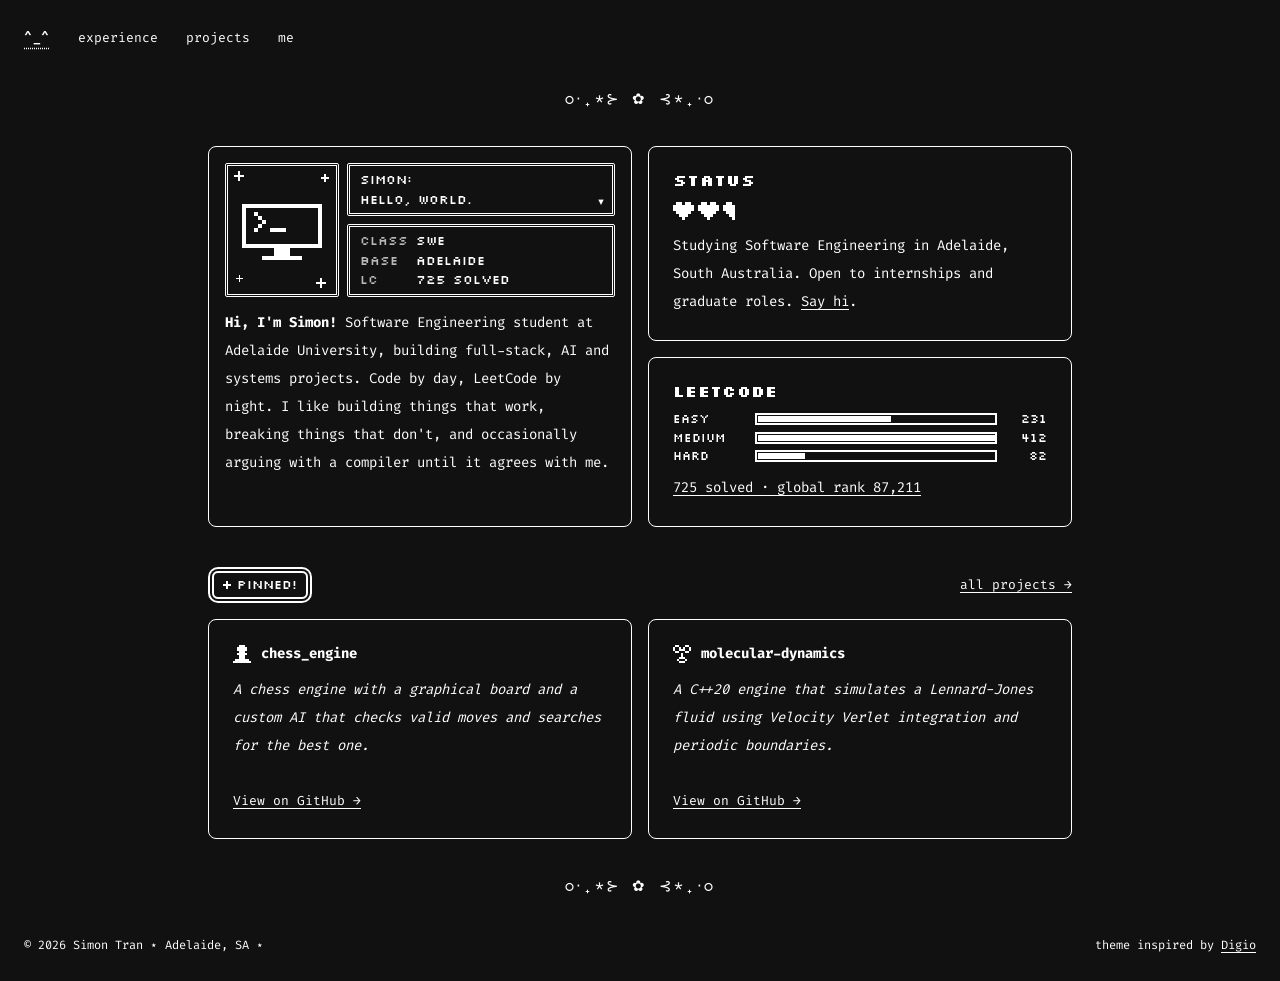
==== commit 80e5850c: "feat: add experience page with work history and extracurriculars; update navigation links in index, " ====
--- a/index.html
+++ b/index.html
@@ -23,6 +23,7 @@
         <nav aria-label="Primary">
             <ul>
                 <li><a href="index.html" class="nav-home" aria-current="page" aria-label="Home">^_^</a></li>
+                <li><a href="experience.html">experience</a></li>
                 <li><a href="projects.html">projects</a></li>
                 <li><a href="me.html">me</a></li>
             </ul>
--- a/css/style.css
+++ b/css/style.css
@@ -180,6 +180,16 @@
 .list h2 { font-size: 18px; display: flex; align-items: center; gap: .75rem; }
 .meta { font-size: 12.5px; color: var(--muted); }
 
+/* ---------- experience ---------- */
+.section-head--first { margin-top: 1rem; }
+.timeline { display: grid; gap: 1rem; }
+.role__head { display: flex; flex-wrap: wrap; align-items: baseline; justify-content: space-between; gap: .25rem 1rem; }
+.role__head h2 { font-size: 16px; display: flex; align-items: center; gap: .75rem; }
+.role__date { font-family: var(--pixel); font-size: 12px; line-height: 1.4; white-space: nowrap; }
+.role__org { font-style: italic; color: var(--muted); margin: -.5rem 0 0; }
+.role:hover { border-color: var(--accent); }
+.role:hover .role__date { color: var(--accent); }
+
 /* ---------- lists with sparkle bullets ---------- */
 ul { list-style: none; margin: 0; padding-left: 1rem; }
 ul li { position: relative; padding-left: 1.25rem; }
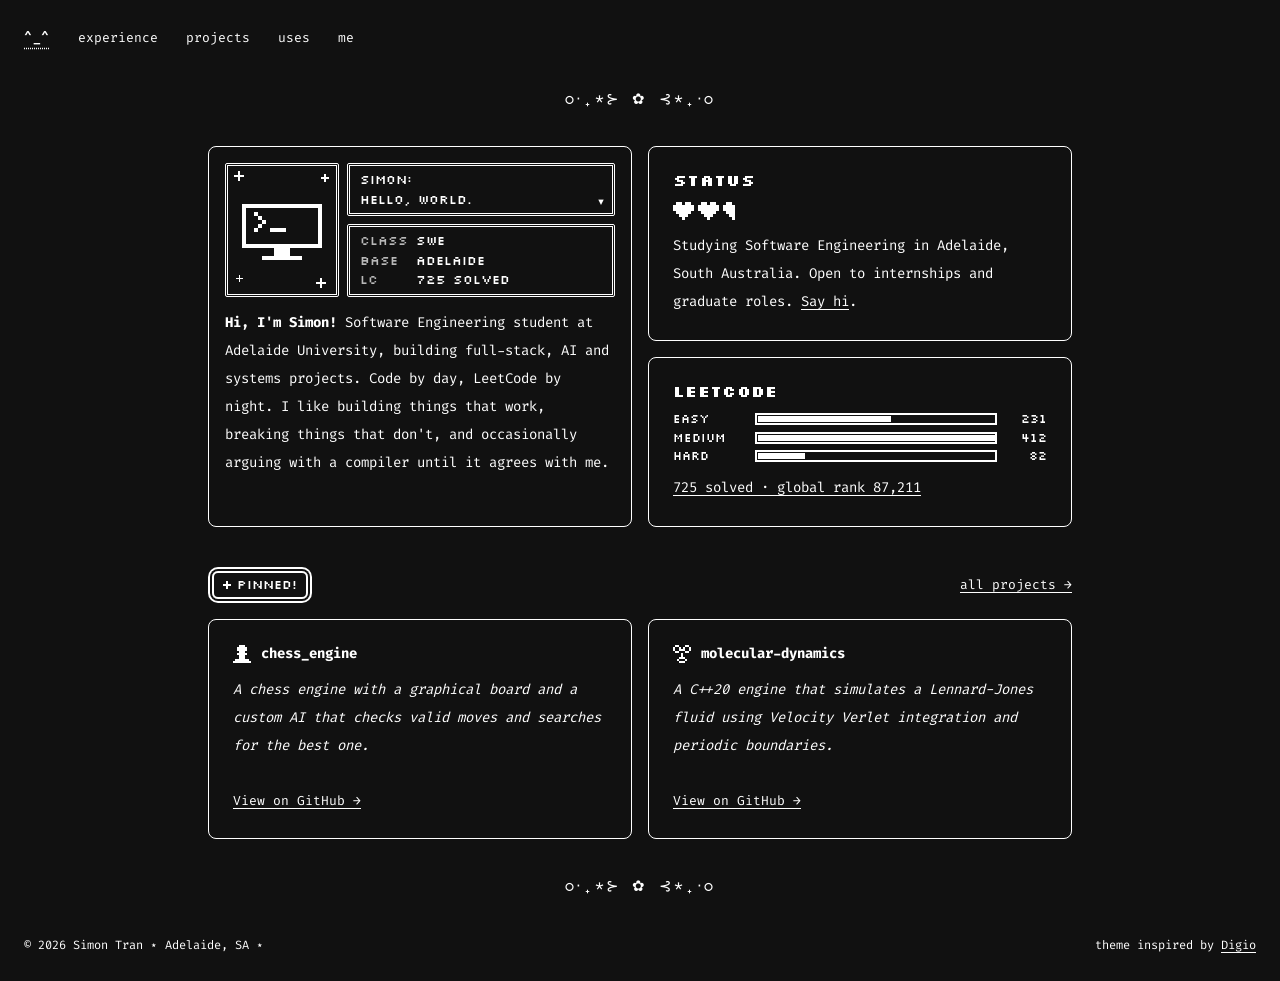
==== commit 449a3c29: "feat: add "uses" page detailing setup and tools; update navigation links across multiple pages" ====
--- a/index.html
+++ b/index.html
@@ -25,6 +25,7 @@
                 <li><a href="index.html" class="nav-home" aria-current="page" aria-label="Home">^_^</a></li>
                 <li><a href="experience.html">experience</a></li>
                 <li><a href="projects.html">projects</a></li>
+                <li><a href="uses.html">uses</a></li>
                 <li><a href="me.html">me</a></li>
             </ul>
         </nav>
--- a/css/style.css
+++ b/css/style.css
@@ -231,3 +231,8 @@
 @media (prefers-reduced-motion: reduce) {
     *, *::before, *::after { animation: none !important; transition: none !important; }
 }
+
+/* ---------- uses ---------- */
+.uses-head { display: flex; align-items: center; gap: .6rem; }
+.uses-head .meta { margin-right: .4rem; }
+.card li .meta { display: inline-block; min-width: 2.5rem; font-family: var(--pixel); font-size: 11px; }
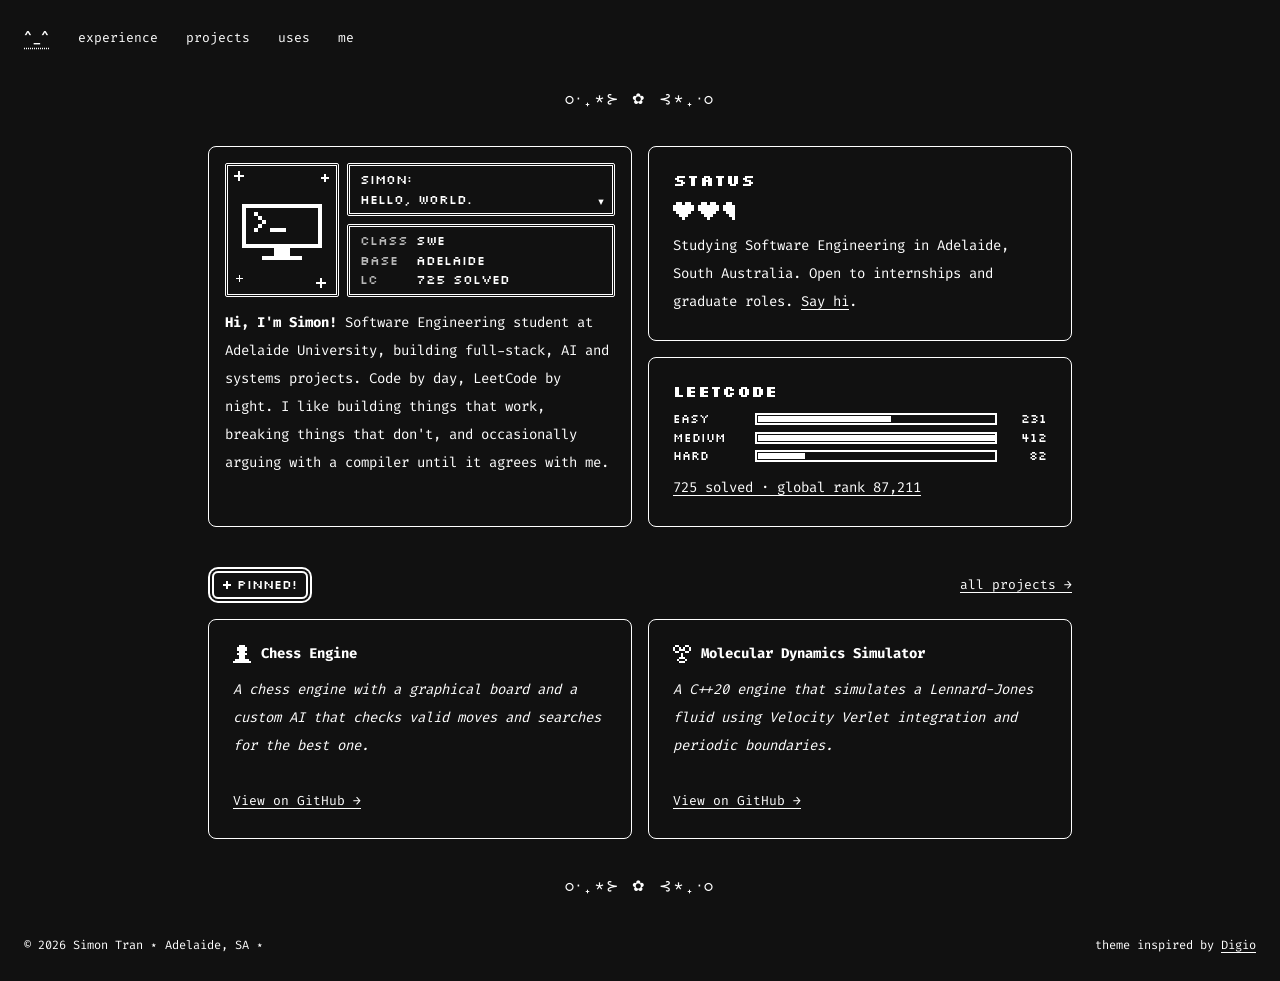
==== commit 16fd08f5: "feat: update project titles for consistency and improved readability" ====
--- a/index.html
+++ b/index.html
@@ -116,12 +116,12 @@
 
         <div class="grid-2">
             <a class="card" href="https://github.com/nhantran1711/chess_engine" target="_blank" rel="noopener">
-                <h3><span class="px" data-px="pawn" data-scale="2"></span>chess_engine</h3>
+                <h3><span class="px" data-px="pawn" data-scale="2"></span>Chess Engine</h3>
                 <p><em>A chess engine with a graphical board and a custom AI that checks valid moves and searches for the best one.</em></p>
                 <span class="read-more">View on GitHub →</span>
             </a>
             <a class="card" href="https://github.com/nhantran1711/molecular-dynamics" target="_blank" rel="noopener">
-                <h3><span class="px" data-px="molecule" data-scale="2"></span>molecular-dynamics</h3>
+                <h3><span class="px" data-px="molecule" data-scale="2"></span>Molecular Dynamics Simulator</h3>
                 <p><em>A C++20 engine that simulates a Lennard-Jones fluid using Velocity Verlet integration and periodic boundaries.</em></p>
                 <span class="read-more">View on GitHub →</span>
             </a>
--- a/css/style.css
+++ b/css/style.css
@@ -236,3 +236,11 @@
 .uses-head { display: flex; align-items: center; gap: .6rem; }
 .uses-head .meta { margin-right: .4rem; }
 .card li .meta { display: inline-block; min-width: 2.5rem; font-family: var(--pixel); font-size: 11px; }
+
+/* ---------- fun stuff ---------- */
+.fun h2 { font-size: 16px; display: flex; align-items: center; gap: .75rem; }
+.fun:hover { border-color: var(--accent); }
+
+/* ---------- sticky footer: pin to the bottom of short pages ---------- */
+body { display: flex; flex-direction: column; min-height: 100vh; min-height: 100dvh; }
+body > main { flex: 1 0 auto; }
